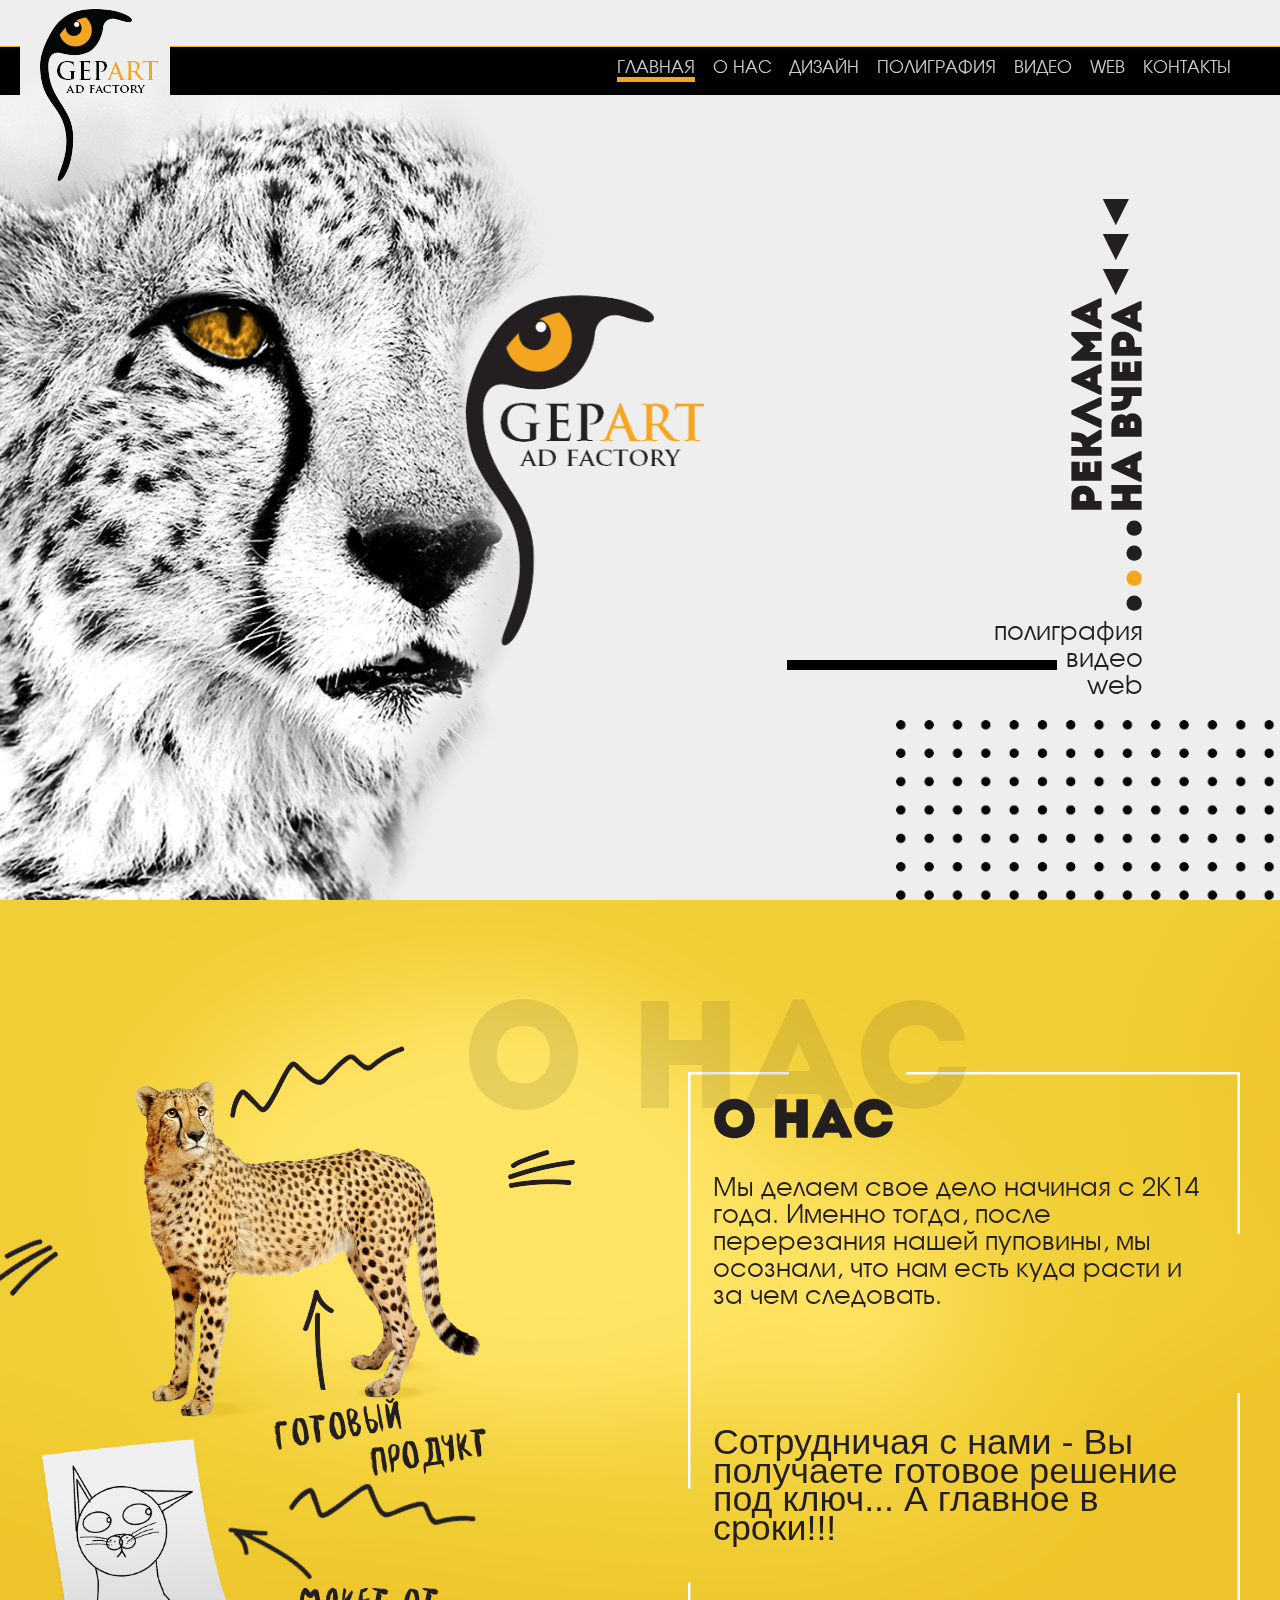
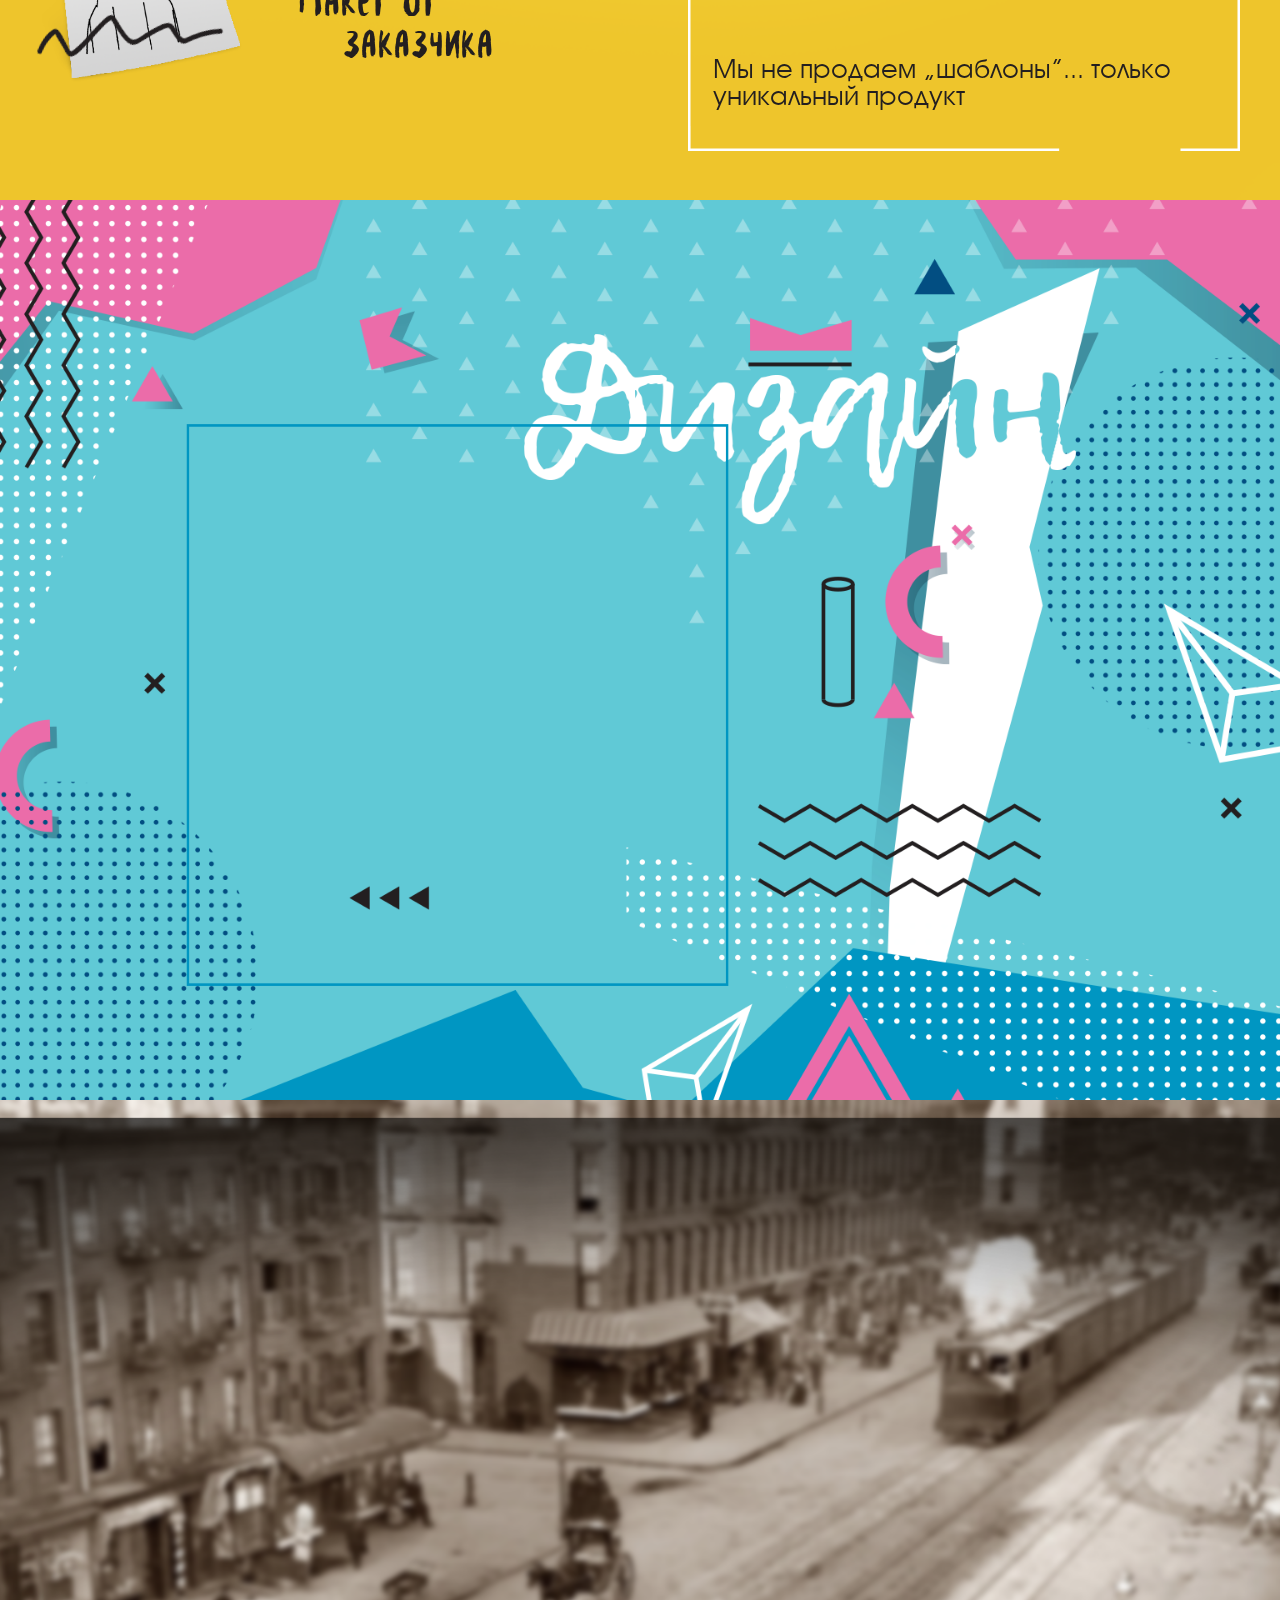
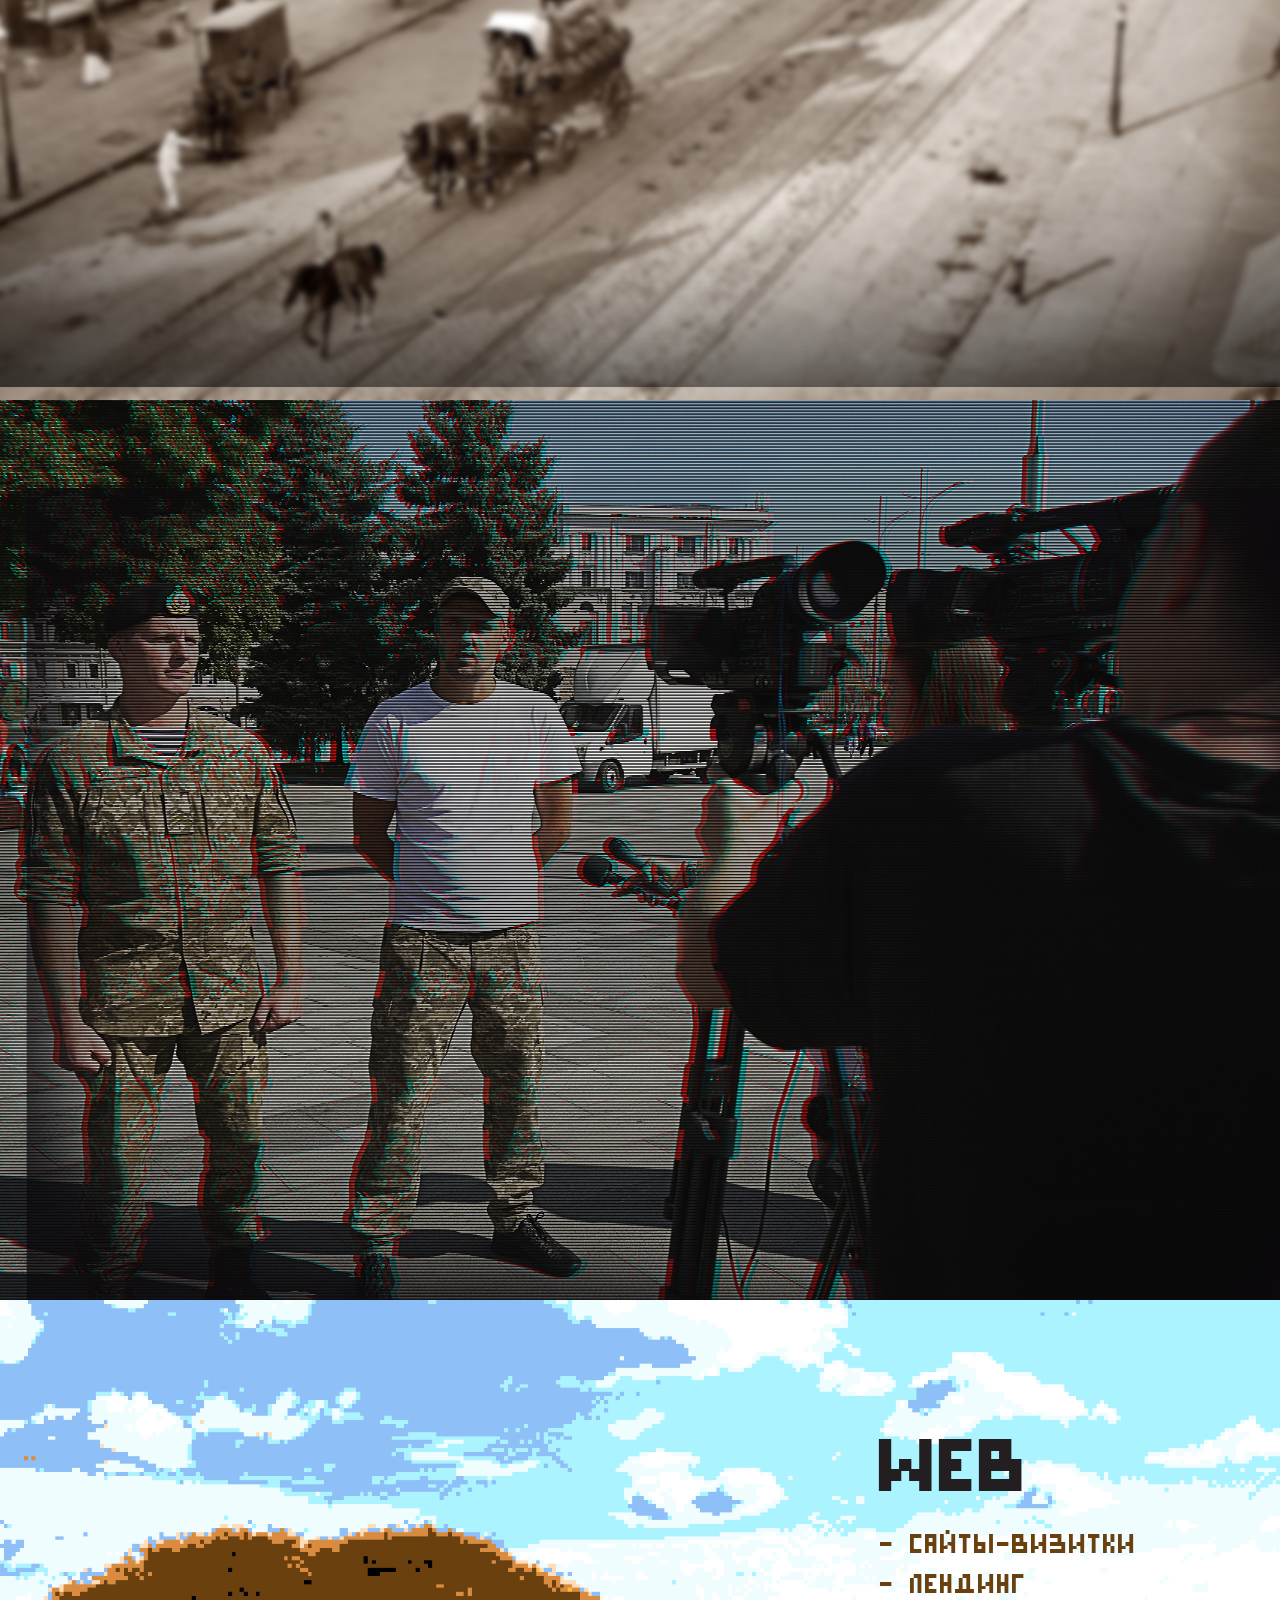
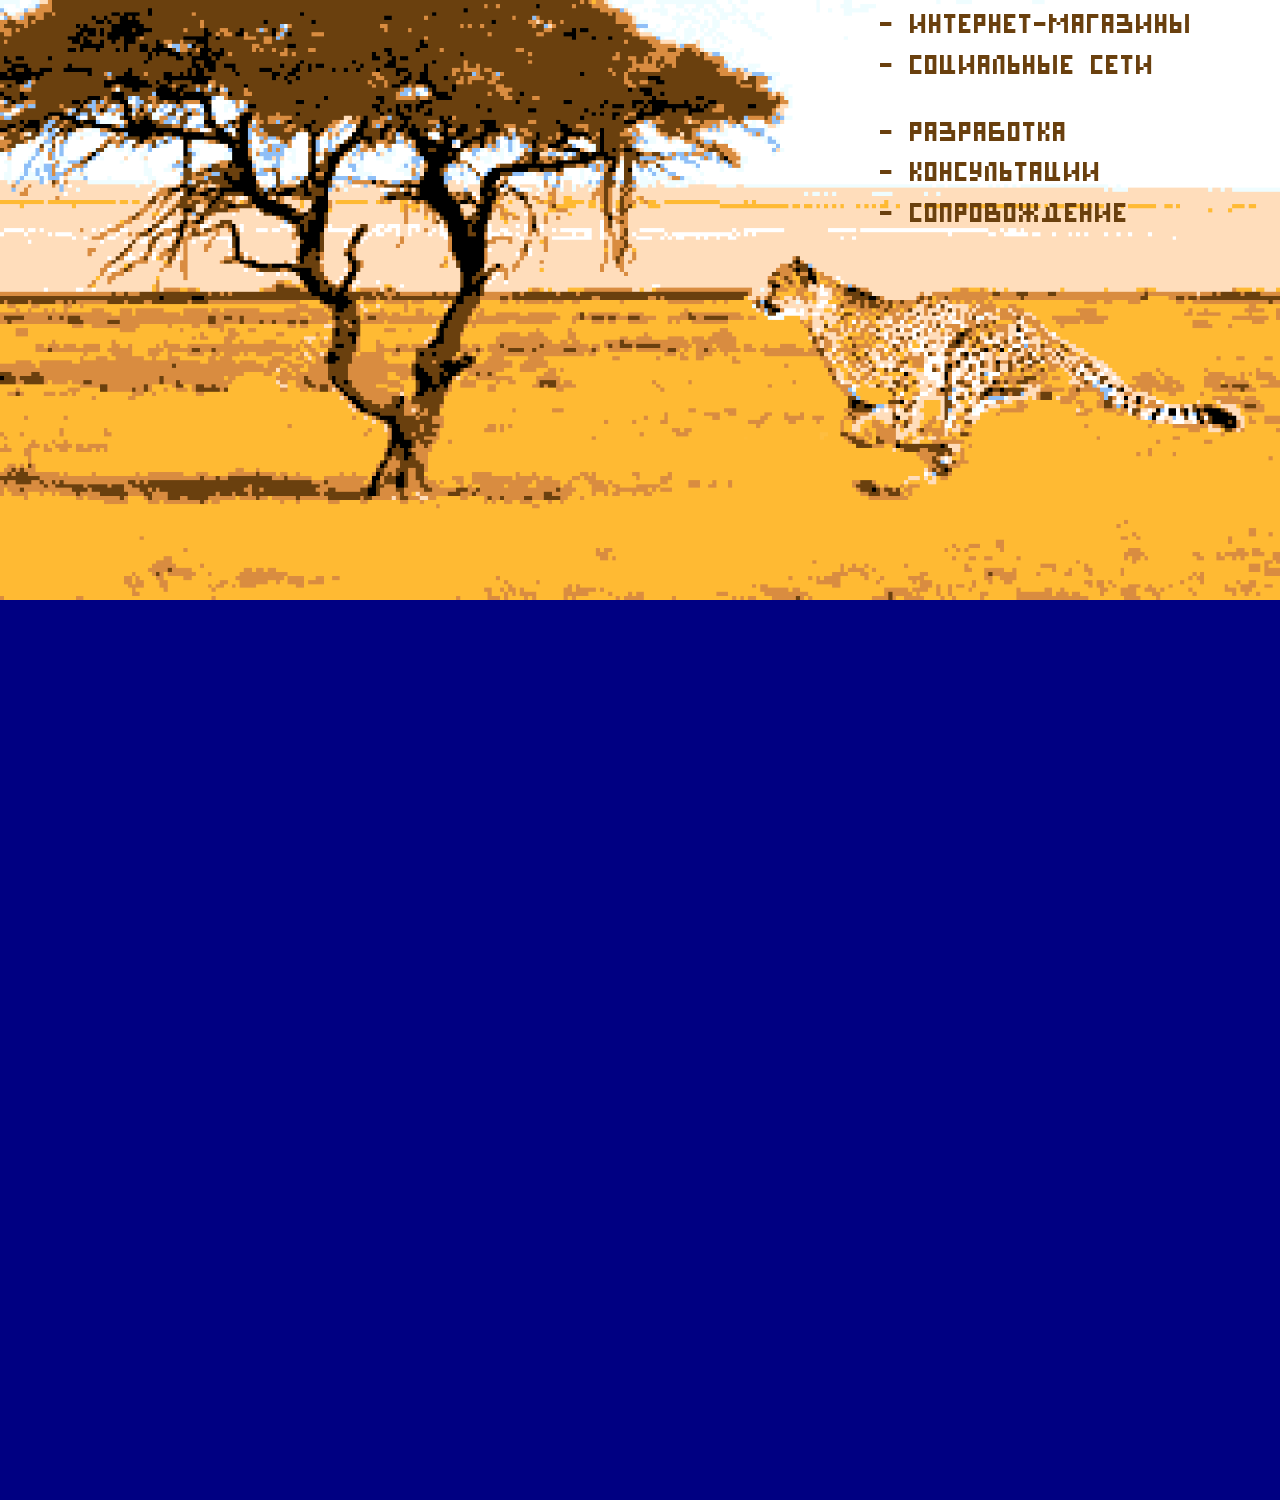
==== index.html @ f4d393a8 "Add animations and finish web section" ====
<!DOCTYPE html>
<html lang="en">
<head>
    <meta charset="UTF-8">
    <meta name="viewport" content="width=device-width, initial-scale=1.0">
    <meta http-equiv="X-UA-Compatible" content="ie=edge">
    <title>Gepart</title>
    <link rel="stylesheet" href="/css/fonts.css">
    <link rel="stylesheet" href="/css/style.css">
</head>
<body>
    <header class="main-header">
        <nav class="navigation">
            <div class="navigation-wrap">
                <a href="/" class="main-logo">
                <img src="/img/logo.png" alt=""></a>
                <ul class="navigation-list">
                    <li class="navigation-item"><a href="#main" class="navigation-link active">Главная</a></li>
                    <li class="navigation-item"><a href="#about" class="navigation-link">О нас</a></li>
                    <li class="navigation-item"><a href="#design" class="navigation-link">Дизайн</a></li>
                    <li class="navigation-item"><a href="#polygraphy" class="navigation-link">Полиграфия</a></li>
                    <li class="navigation-item"><a href="#video" class="navigation-link">Видео</a></li>
                    <li class="navigation-item"><a href="#web" class="navigation-link">Web</a></li>
                    <li class="navigation-item"><a href="#contacts" class="navigation-link">Контакты</a></li>
                </ul>
            </div>
        </nav>
    </header>
    <main class="main">
        <section class="home" id="main">
            <div class="home-main-wrap">

                <h2 class='home-main-title'>Реклама<br> на вчера 
                    <span class="home-main-dots">&#x25CF;<span class="home-main-dots--orange">&#x25CF;</span>&#x25CF;&#x25CF;</span>
                </h2>
                <p class='home-main-text'>
                    <span class="home-main-items">Полиграфия</span><br>
                    <span class="home-main-items">Видео</span><br>
                    <span class="home-main-items">Web</span><br>
                </p>
            </div>

        </section>
        <section class="about" id="about">
            <div class="about-wrap">
                <div class="about-img-wrap">
                    <div class="about-img--gepard">
                        <img src="/img/gepard.png" alt="">

                    </div>
                    <div class="about-img--cat">
                        <img src="/img/cat.png" alt="">

                    </div>
                    <div class="about-img-text">
                        <p class="about-img--ready">Готовый<br> <span> продукт</span></p>
                        <p class="about-img--mockup">Макет от<br> <span> заказчика</span> </p>
                    </div>
                </div>
                <div class="about-text-wrap">

                    <h2 class='about-title'>О нас</h2>
                    <div class="about-typography">

                        <p class='about-text'>
                            Мы делаем свое дело начиная с
                            2К14 года. Именно тогда, после
                            перерезания нашей пуповины,
                            мы осознали, что нам есть куда
                            расти и за чем следовать.
                        </p>
                        <p class='about-text--marked'>
                                Сотрудничая с нами -
                                Вы получаете готовое
                                решение под ключ...
                                А главное в сроки!!!
                                
                        </p>
                        <p class='about-text'>
                                Мы не продаем “шаблоны”...
                                только уникальный продукт
                        </p>
                    </div>
                </div>

            </div>

        </section>
        <section class="design" id="design">
            <!-- <h2 class='home-main-title'>Реклама<br> на вчера 
                <span class="home-main-dots">&#x25CF;<span class="home-main-dots--orange">&#x25CF;</span>&#x25CF;&#x25CF;</span>
            </h2>
            <p class='home-main-text'>
                <span class="home-main-items">Полиграфия</span><br>
                <span class="home-main-items">Видео</span><br>
                <span class="home-main-items">Web</span><br>
            </p> -->

        </section>
        <section class="polygraphy" id="polygraphy">
            <!-- <h2 class='home-main-title'>Реклама<br> на вчера 
                <span class="home-main-dots">&#x25CF;<span class="home-main-dots--orange">&#x25CF;</span>&#x25CF;&#x25CF;</span>
            </h2>
            <p class='home-main-text'>
                <span class="home-main-items">Полиграфия</span><br>
                <span class="home-main-items">Видео</span><br>
                <span class="home-main-items">Web</span><br>
            </p> -->

        </section>
        <section class="video" id="video">
            <!-- <h2 class='home-main-title'>Реклама<br> на вчера 
                <span class="home-main-dots">&#x25CF;<span class="home-main-dots--orange">&#x25CF;</span>&#x25CF;&#x25CF;</span>
            </h2>
            <p class='home-main-text'>
                <span class="home-main-items">Полиграфия</span><br>
                <span class="home-main-items">Видео</span><br>
                <span class="home-main-items">Web</span><br>
            </p> -->

        </section>
        <section class="web" id="web">
            <div class="web-wrap">
                <div class="web-right">

                    <h2 class='web-title'>Web
                    </h2>
                    <ul class="web-list">
                        <li class="web-item">- сайты-визитки</li>
                        <li class="web-item">- лендинг</li>
                        <li class="web-item">- интернет-магазины</li>
                        <li class="web-item">- социальные сети</li>
                    </ul>
                    <ul class="web-list">
                        <li class="web-item">- разработка</li>
                        <li class="web-item">- консультации</li>
                        <li class="web-item">- сопровождение</li>
                    </ul>
                </div>

            </div>

        </section>
        <section class="contacts" id="contacts">
            <!-- <h2 class='home-main-title'>Реклама<br> на вчера 
                <span class="home-main-dots">&#x25CF;<span class="home-main-dots--orange">&#x25CF;</span>&#x25CF;&#x25CF;</span>
            </h2>
            <p class='home-main-text'>
                <span class="home-main-items">Полиграфия</span><br>
                <span class="home-main-items">Видео</span><br>
                <span class="home-main-items">Web</span><br>
            </p> -->

        </section>
    </main>
    <script src="/js/script.js"></script>
</body>
</html>
---- css/fonts.css ----
@font-face {
	font-family: 'B52';
	src: url('../fonts/B52.eot');
	src: url('../fonts/B52.eot?#iefix') format('embedded-opentype'), url('../fonts/B52.woff2') format('woff2'),
		url('../fonts/B52.woff') format('woff'), url('../fonts/B52.ttf') format('truetype'),
		url('../fonts/B52.svg#B52') format('svg');
	font-weight: normal;
	font-style: normal;
}

@font-face {
	font-family: 'Perfect DOS VGA 437 Win';
	src: url('../fonts/PerfectDOSVGA437Win.eot');
	src: url('../fonts/PerfectDOSVGA437Win.eot?#iefix') format('embedded-opentype'),
		url('../fonts/PerfectDOSVGA437Win.woff2') format('woff2'),
		url('../fonts/PerfectDOSVGA437Win.woff') format('woff'),
		url('../fonts/PerfectDOSVGA437Win.ttf') format('truetype'),
		url('../fonts/PerfectDOSVGA437Win.svg#PerfectDOSVGA437Win') format('svg');
	font-weight: normal;
	font-style: normal;
}

@font-face {
	font-family: 'Besom 2';
	src: url('../fonts/Besom.eot');
	src: url('../fonts/Besom.eot?#iefix') format('embedded-opentype'), url('../fonts/Besom.woff2') format('woff2'),
		url('../fonts/Besom.woff') format('woff'), url('../fonts/Besom.ttf') format('truetype'),
		url('../fonts/Besom.svg#Besom') format('svg');
	font-weight: normal;
	font-style: normal;
}

@font-face {
	font-family: 'Avanti';
	src: url('../fonts/Avanti.eot');
	src: url('../fonts/Avanti.eot?#iefix') format('embedded-opentype'), url('../fonts/Avanti.woff2') format('woff2'),
		url('../fonts/Avanti.woff') format('woff'), url('../fonts/Avanti.ttf') format('truetype'),
		url('../fonts/Avanti.svg#Avanti') format('svg');
	font-weight: normal;
	font-style: normal;
}

@font-face {
	font-family: 'Pixel Cyr';
	src: url('../fonts/PixelCyr-Normal.eot');
	src: url('../fonts/PixelCyr-Normal.eot?#iefix') format('embedded-opentype'),
		url('../fonts/PixelCyr-Normal.woff2') format('woff2'), url('../fonts/PixelCyr-Normal.woff') format('woff'),
		url('../fonts/PixelCyr-Normal.ttf') format('truetype'),
		url('../fonts/PixelCyr-Normal.svg#PixelCyr-Normal') format('svg');
	font-weight: normal;
	font-style: normal;
}

@font-face {
	font-family: 'Intro';
	src: url('../fonts/Intro.eot');
	src: url('../fonts/Intro.eot?#iefix') format('embedded-opentype'), url('../fonts/Intro.woff2') format('woff2'),
		url('../fonts/Intro.woff') format('woff'), url('../fonts/Intro.ttf') format('truetype'),
		url('../fonts/Intro.svg#Intro') format('svg');
	font-weight: normal;
	font-style: normal;
}
---- css/style.css ----
@charset "UTF-8";
@keyframes moveInLeft {
  0% {
    transform: translateX(-100%); }
  80% {
    transform: translateX(10px); }
  100% {
    transform: translateX(0); } }

@keyframes moveInRight {
  0% {
    transform: translateX(100%); }
  80% {
    transform: translateX(-10px); }
  100% {
    transform: translateX(0); } }

@keyframes moveInBottom {
  0% {
    opacity: 0;
    transform: translateY(50px); }
  100% {
    opacity: 1;
    transform: translateY(0); } }

*,
*::before,
*::after {
  margin: 0;
  padding: 0;
  box-sizing: inherit; }

html {
  font-size: 56%; }
  @media (max-width: 56.25em) {
    html {
      font-size: 56%; } }
  @media (min-width: 112.5em) {
    html {
      font-size: 62.5%; } }

body {
  position: relative;
  box-sizing: border-box;
  height: 100vh;
  transform: translate3d(0px, 0px, 0px);
  transition: all 700ms ease;
  overflow-y: hidden;
  scroll-behavior: smooth; }

body {
  font-family: "Lato", sans-serif;
  font-weight: 400;
  line-height: 1.7;
  color: #231f20; }

.main-slogan {
  color: #fff;
  text-transform: uppercase;
  backface-visibility: hidden; }
  .main-slogan__primary {
    display: block;
    font-size: 6rem;
    letter-spacing: 3.5rem;
    font-weight: 400;
    animation-name: moveInLeft;
    animation-duration: 1s;
    animation-timing-function: ease-out; }
    @media (max-width: 37.5em) {
      .main-slogan__primary {
        letter-spacing: 1rem;
        font-size: 5rem; } }
  .main-slogan__sub {
    display: block;
    font-size: 2rem;
    letter-spacing: 1.74rem;
    margin-bottom: 6rem;
    animation: moveInRight 1s ease-out; }
    @media (max-width: 37.5em) {
      .main-slogan__sub {
        letter-spacing: .5rem; } }

.heading-secondary {
  display: inline-block;
  font-size: 3.5rem;
  font-weight: 700;
  text-transform: uppercase;
  letter-spacing: 3px;
  background-image: linear-gradient(to right, #7ed56f, #28b485);
  -webkit-background-clip: text;
  color: transparent;
  transition: .2s; }
  @media (max-width: 56.25em) {
    .heading-secondary {
      font-size: 3rem; } }
  @media (max-width: 37.5em) {
    .heading-secondary {
      font-size: 2.5rem; } }
  .heading-secondary:hover {
    transform: skewX(10deg) skewY(0.2deg) scale(1.02);
    text-shadow: 0.5rem 1rem 1rem rgba(0, 0, 0, 0.3); }

.heading-tertiary {
  font-size: 1.6rem;
  font-weight: 700;
  text-transform: uppercase; }

.paragraph {
  font-size: 1.6rem; }
  .paragraph:not(:last-child) {
    margin-bottom: 3rem; }

.u-center-text {
  text-align: center; }

.u-margin-bottom-big {
  margin-bottom: 8rem; }
  @media (max-width: 56.25em) {
    .u-margin-bottom-big {
      margin-bottom: 5rem; } }

.u-margin-bottom-medium {
  margin-bottom: 4rem !important; }
  @media (max-width: 56.25em) {
    .u-margin-bottom-medium {
      margin-bottom: 3rem !important; } }

.u-margin-bottom-small {
  margin-bottom: 1.5rem; }

.u-margin-top-big {
  margin-top: 8rem; }

.u-margin-top-huge {
  margin-top: 10rem; }

.footer {
  color: #f7f7f7;
  background-color: #333;
  padding: 10rem 0;
  font-size: 1.4rem; }
  @media (max-width: 56.25em) {
    .footer {
      padding: 8rem 0; } }
  .footer__logo-box {
    text-align: center;
    margin-bottom: 8rem; }
    @media (max-width: 56.25em) {
      .footer__logo-box {
        margin-bottom: 4rem; } }
  .footer__logo {
    width: 15rem;
    height: auto; }
  .footer__navigation {
    display: inline-block;
    border-top: 1px solid #231f20;
    padding-top: 2rem; }
    @media (max-width: 56.25em) {
      .footer__navigation {
        width: 100%;
        text-align: center; } }
  .footer__list {
    list-style: none; }
  .footer__item {
    display: inline-block; }
    .footer__item:not(:last-child) {
      margin-right: 1.5rem; }
  .footer__link:link, .footer__link:visited {
    display: inline-block;
    background-color: #333;
    color: #f7f7f7;
    text-transform: uppercase;
    text-decoration: none;
    transition: .3s; }
  .footer__link:hover, .footer__link:active {
    color: #55c57a;
    box-shadow: 0 1rem 4rem rgba(0, 0, 0, 0.4);
    transform: rotate(5deg) scale(1.3); }
  .footer__copyright {
    border-top: 1px solid #231f20;
    padding-top: 2rem;
    width: 80%;
    float: right; }
    @media (max-width: 56.25em) {
      .footer__copyright {
        float: none;
        width: 100%;
        text-align: center; } }

.main-header {
  position: absolute;
  top: 0;
  width: 100%;
  z-index: 2;
  overflow: auto;
  transition: all 700ms ease; }

.navigation {
  position: relative;
  padding-top: 1rem; }
  .navigation::before, .navigation::after {
    content: '';
    position: absolute;
    top: calc(55px - 1rem);
    height: 5.5rem;
    width: calc((100% - 1200px) / 2 - 20px);
    border-top: 1px solid #f5a621;
    background-color: #000;
    z-index: 1; }
  .navigation::after {
    right: 0;
    width: calc((100% - 1200px) / 2 + 1200px - 130px); }
  .navigation-wrap {
    min-width: 1024px;
    max-width: 1200px;
    margin: 0 auto;
    display: flex;
    justify-content: space-between; }
  .navigation-list {
    display: flex;
    height: max-content;
    padding-top: 45px;
    list-style: none;
    z-index: 2; }
  .navigation-item {
    margin: 0 1rem; }
  .navigation-link {
    position: relative;
    font-family: 'Avanti';
    font-size: 2rem;
    text-decoration: none;
    text-transform: uppercase;
    color: rgba(255, 255, 255, 0.8);
    transition: .3s; }
    .navigation-link:hover {
      color: white; }
    .navigation-link.active::after {
      content: '';
      position: absolute;
      left: 0;
      bottom: -5px;
      width: 100%;
      height: 5px;
      background-color: #f5a621; }

.main {
  transform: translate3d(0px, 0px, 0px);
  transition: all 700ms ease;
  overflow-y: hidden;
  scroll-behavior: smooth; }

.home {
  display: flex;
  flex-direction: column;
  height: 100vh;
  background: #eee;
  position: relative; }
  .home::before, .home::after {
    content: '';
    position: absolute; }
  .home::before {
    width: 55%;
    height: 100%;
    background-image: url("../img/main--gepart.png");
    background-position: 99%;
    background-size: cover; }
  .home::after {
    bottom: 0;
    right: 0;
    width: 30%;
    height: 20%;
    background-image: url("../img/main--dots.png");
    background-size: cover; }
  .home-main-wrap {
    min-width: 1024px;
    max-width: 1200px;
    margin: 0 auto;
    display: flex;
    flex-direction: column;
    justify-content: flex-end;
    align-items: flex-end;
    height: 65vh;
    margin-top: 13vh;
    animation-name: moveInRight;
    animation-duration: 1s;
    animation-timing-function: ease-out;
    backface-visibility: hidden; }
    @media (min-width: 112.5em) {
      .home-main-wrap {
        margin-top: 10vh; } }
  .home-main-title {
    position: relative;
    padding: 12rem 0;
    font-family: 'Intro';
    font-size: 4.5rem;
    line-height: 1;
    text-transform: uppercase;
    color: #231f20;
    writing-mode: vertical-rl;
    transform: rotate(180deg); }
    @media (min-width: 112.5em) {
      .home-main-title {
        padding: 13rem 0;
        font-size: 5.5rem; } }
    .home-main-title::before {
      content: '\25B2\25B2\25B2';
      position: absolute;
      bottom: 1.5rem;
      right: 3rem;
      font-size: 5rem;
      letter-spacing: -15px; }
      @media (min-width: 112.5em) {
        .home-main-title::before {
          bottom: -1.5rem; } }
  .home-main-dots {
    position: absolute;
    left: -0.5rem;
    top: -0.5rem;
    letter-spacing: -15px;
    font-size: 4rem; }
    .home-main-dots--orange {
      color: #f5a621; }
  .home-main-text {
    position: relative;
    text-align: right;
    text-transform: lowercase;
    padding-right: 1rem;
    font-family: 'Avanti';
    font-size: 3rem;
    line-height: 1; }
    .home-main-text::before {
      content: '';
      position: absolute;
      top: 4.3rem;
      left: calc(7rem - 270px);
      width: 270px;
      height: 10px;
      background-color: #000; }

.about {
  background-image: url("../img/about--bg.png");
  background-position: 0 0;
  background-size: cover;
  width: 100vw;
  height: 100vh; }
  .about-wrap {
    min-width: 1024px;
    max-width: 1200px;
    margin: 0 auto;
    display: flex;
    justify-content: space-between;
    height: 100%;
    padding-top: calc(100px + 5rem); }
    .about-wrap.animate {
      animation-name: moveInLeft;
      animation-duration: 1s;
      animation-timing-function: ease-out;
      backface-visibility: hidden; }
  .about-img-wrap {
    position: relative;
    width: 54%;
    height: 95%;
    padding-top: 4rem; }
    .about-img-wrap::before {
      content: '';
      position: absolute;
      top: 0;
      right: 40%;
      width: 200px;
      height: 100px;
      background: url("../img/waves--1.png") no-repeat;
      z-index: 2; }
  .about-img--gepard {
    position: relative;
    display: block;
    width: 80%;
    text-align: center; }
    .about-img--gepard img {
      width: 70%;
      text-align: center; }
      @media (min-width: 112.5em) {
        .about-img--gepard img {
          width: 100%; } }
    .about-img--gepard::before, .about-img--gepard::after {
      content: '';
      position: absolute;
      width: 100px;
      height: 50px;
      background: url("../img/strokes.png") no-repeat; }
    .about-img--gepard::before {
      right: -50px;
      top: 20%; }
    .about-img--gepard::after {
      left: -75px;
      top: 50%;
      transform: matrix(-1, 0, 0, 1, 0, 0) rotate(45deg); }
  .about-img--cat {
    position: absolute;
    top: 55%; }
    @media (min-width: 112.5em) {
      .about-img--cat {
        top: 50%; } }
    .about-img--cat img {
      width: 70%; }
      @media (min-width: 112.5em) {
        .about-img--cat img {
          width: 100%; } }
  .about-img-text {
    position: relative;
    display: flex;
    flex-direction: column;
    align-items: flex-end;
    font-family: 'Besom 2';
    font-size: 4.7rem;
    line-height: 1; }
    .about-img-text::after {
      content: '';
      position: absolute;
      width: 200px;
      height: 85px;
      bottom: -95px;
      left: 0;
      background: url(../img/waves--1.png) no-repeat;
      transform: rotate(15deg); }
      @media (min-width: 112.5em) {
        .about-img-text::after {
          bottom: -15rem;
          left: 6rem; } }
  .about-img--ready {
    position: relative;
    padding-right: 30%;
    transform: rotate(-10deg) translate(0, -5rem); }
    @media (min-width: 112.5em) {
      .about-img--ready {
        padding-right: 23%;
        transform: rotate(-10deg) translate(0, -4rem); } }
    .about-img--ready span {
      padding-left: 10rem; }
    .about-img--ready::before, .about-img--ready::after {
      content: '';
      position: absolute; }
    .about-img--ready::before {
      top: -120px;
      left: 5rem;
      width: 35px;
      height: 100px;
      background: url("../img/arrow--1.png") no-repeat;
      transform: rotate(10deg); }
    .about-img--ready::after {
      width: 200px;
      height: 85px;
      left: 0;
      bottom: -9rem;
      background: url(../img/waves--1.png) no-repeat;
      transform: rotate(35deg); }
  .about-img--mockup {
    position: relative;
    padding-right: 30%;
    transform: translate(0, 8rem); }
    @media (min-width: 112.5em) {
      .about-img--mockup {
        padding-right: 10%;
        transform: translate(0, 13rem); } }
    .about-img--mockup span {
      padding-left: 5rem; }
    .about-img--mockup::before, .about-img--mockup::after {
      content: '';
      position: absolute; }
    .about-img--mockup::before {
      top: -40px;
      left: -80px;
      width: 250px;
      height: 100px;
      background: url("../img/arrow--2.png") no-repeat;
      transform: rotate(10deg); }
  .about-text-wrap {
    position: relative;
    width: 46%;
    height: 90%;
    margin-top: 3rem;
    border: 25px solid #fff;
    border-image: url("../img/about-border.png") 30 round round; }
    .about-text-wrap::before {
      content: 'О нас';
      position: absolute;
      left: -50%;
      top: -3rem;
      width: 150%;
      font-family: 'Intro';
      font-size: 17rem;
      text-transform: uppercase;
      line-height: 0;
      opacity: 0.1; }
  .about-title {
    font-family: 'Intro';
    font-size: 6rem;
    margin-top: 0;
    margin-bottom: 3rem;
    line-height: 1; }
  .about-text {
    font-family: 'Avanti';
    font-size: 3rem;
    line-height: 1; }
    .about-text--marked {
      font-size: 4rem;
      line-height: .8; }
  .about-typography {
    display: flex;
    flex-direction: column;
    justify-content: space-between;
    height: 85%; }

.design {
  background-image: url("../img/design--bg.png");
  background-position: 50%;
  background-size: cover;
  width: 100vw;
  height: 100vh; }

.polygraphy {
  background-image: url("../img/polygraphy--bg.png");
  background-position: 50%;
  background-size: cover;
  width: 100vw;
  height: 100vh; }

.video {
  background-image: url("../img/video--bg.png");
  background-position: 50%;
  background-size: cover;
  width: 100vw;
  height: 100vh; }

.web {
  background-image: url("../img/web--bg.png");
  background-position: 50%;
  background-size: cover;
  width: 100vw;
  height: 100vh; }
  .web-wrap {
    min-width: 1024px;
    max-width: 1200px;
    margin: 0 auto;
    padding-top: 100px; }
    .web-wrap.animate {
      animation-name: moveInRight;
      animation-duration: 1s;
      animation-timing-function: ease-out;
      backface-visibility: hidden; }
  .web-right {
    display: flex;
    flex-direction: column;
    width: 30%;
    margin-left: auto; }
  .web-title {
    font-family: 'Pixel Cyr';
    font-size: 8rem; }
  .web-list {
    list-style: none;
    color: #6a400e;
    margin-bottom: 3rem; }
  .web-item {
    font-family: 'Pixel Cyr';
    font-size: 3rem;
    line-height: 1.5; }

.contacts {
  background: #000082;
  width: 100vw;
  height: 100vh; }

.about {
  background-image: url("../img/about--bg.png");
  background-position: 0 0;
  background-size: cover;
  width: 100vw;
  height: 100vh; }
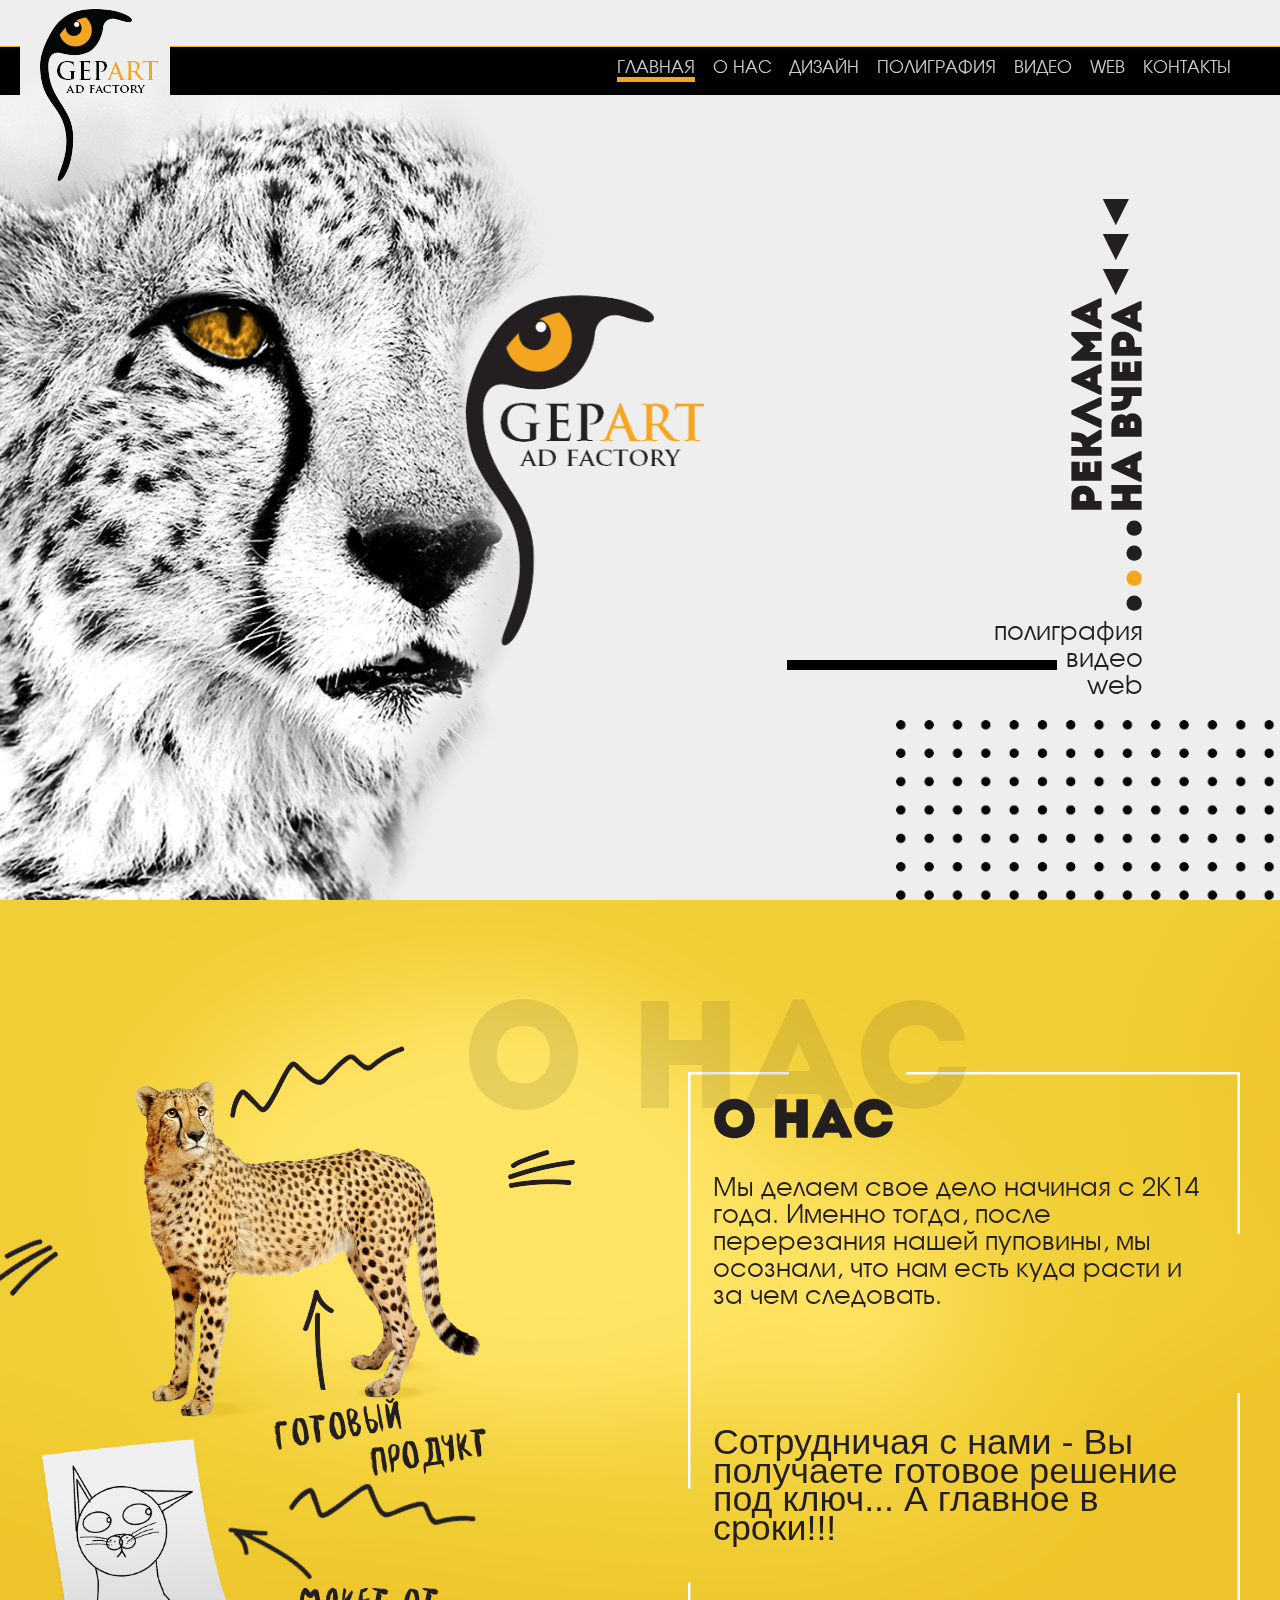
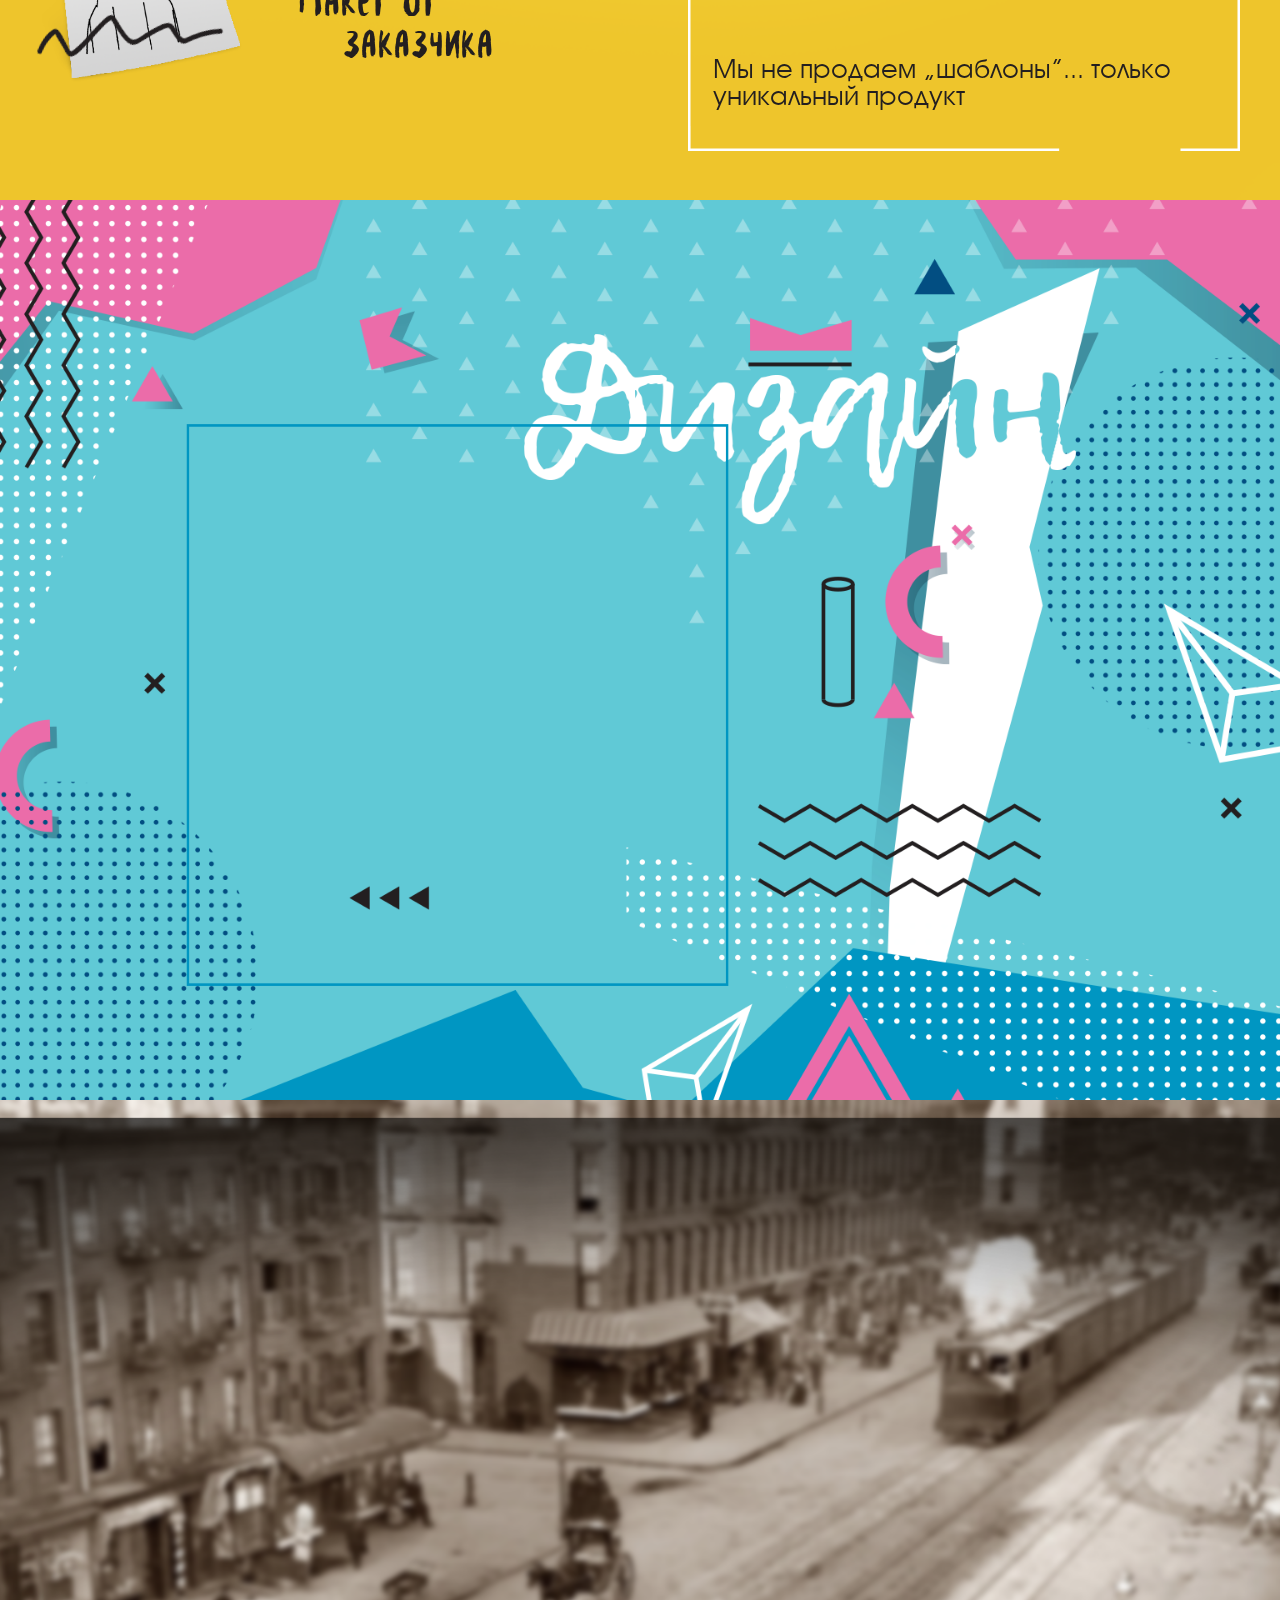
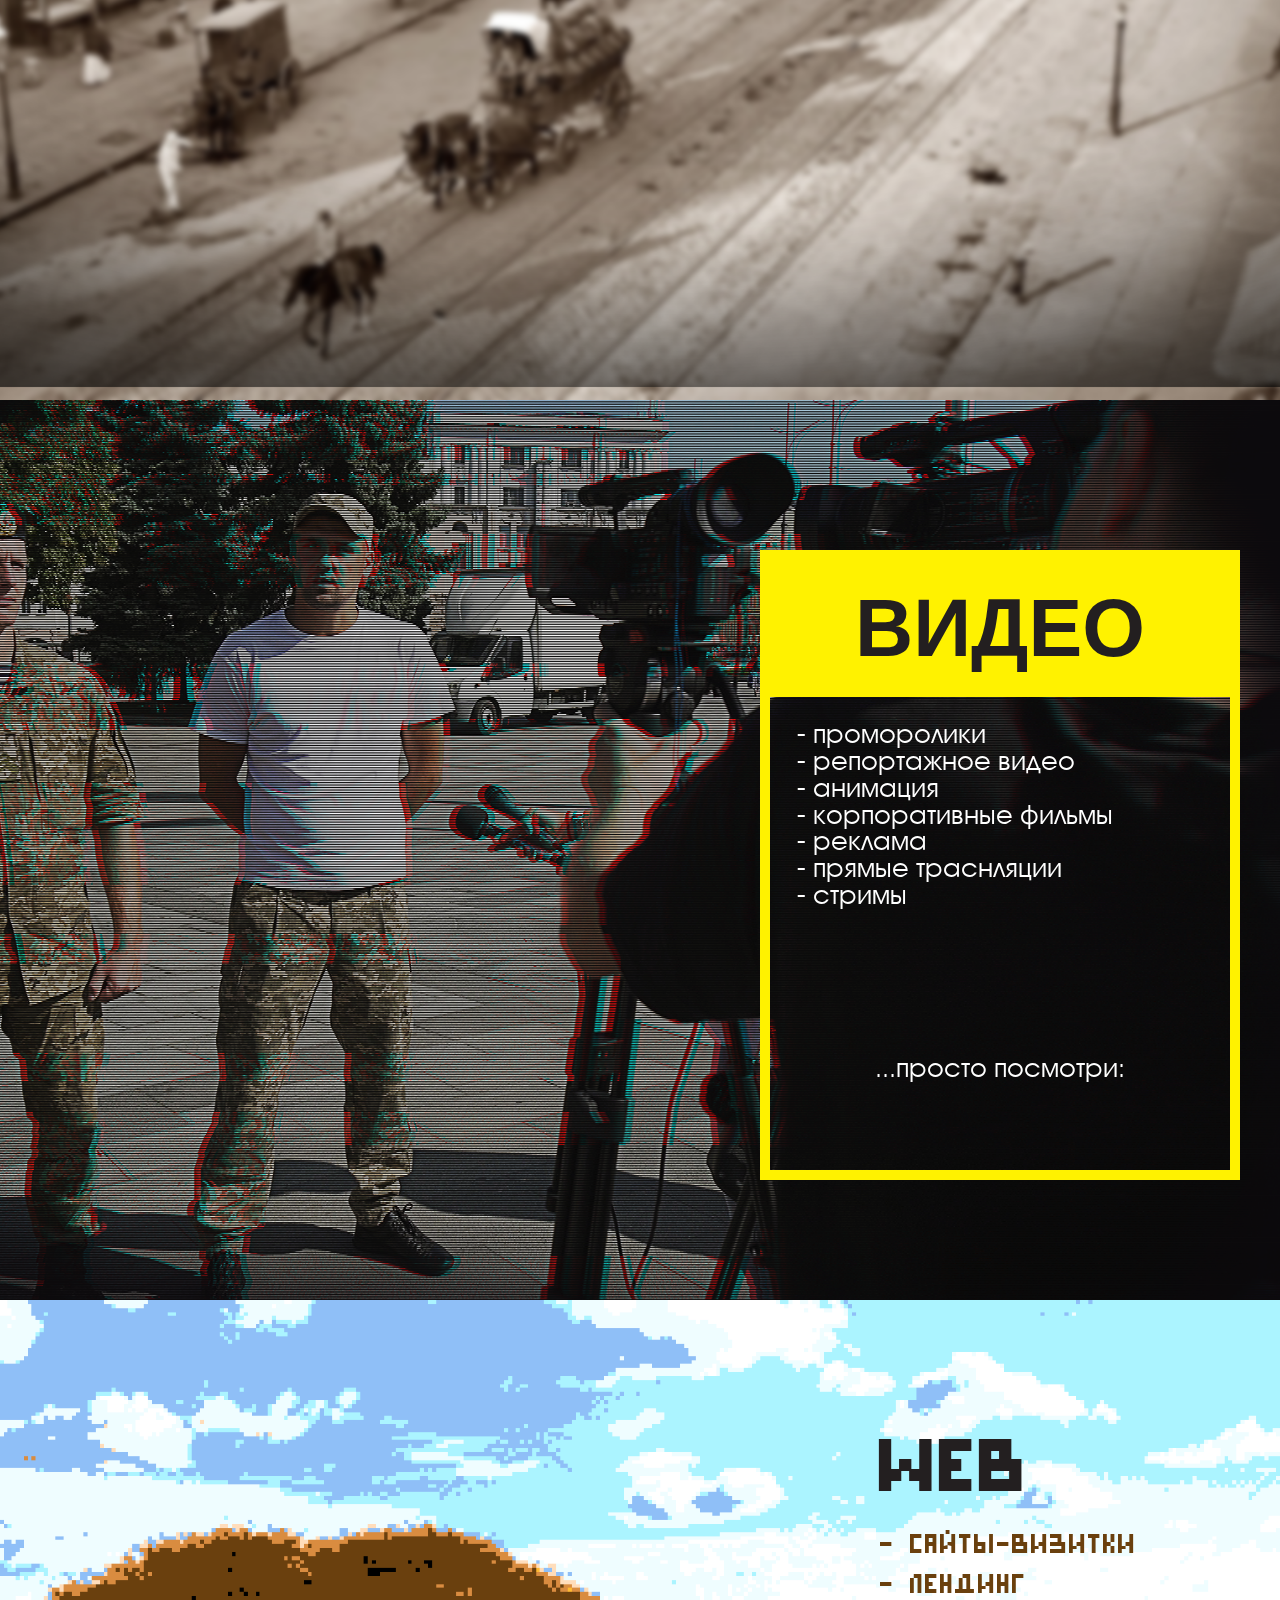
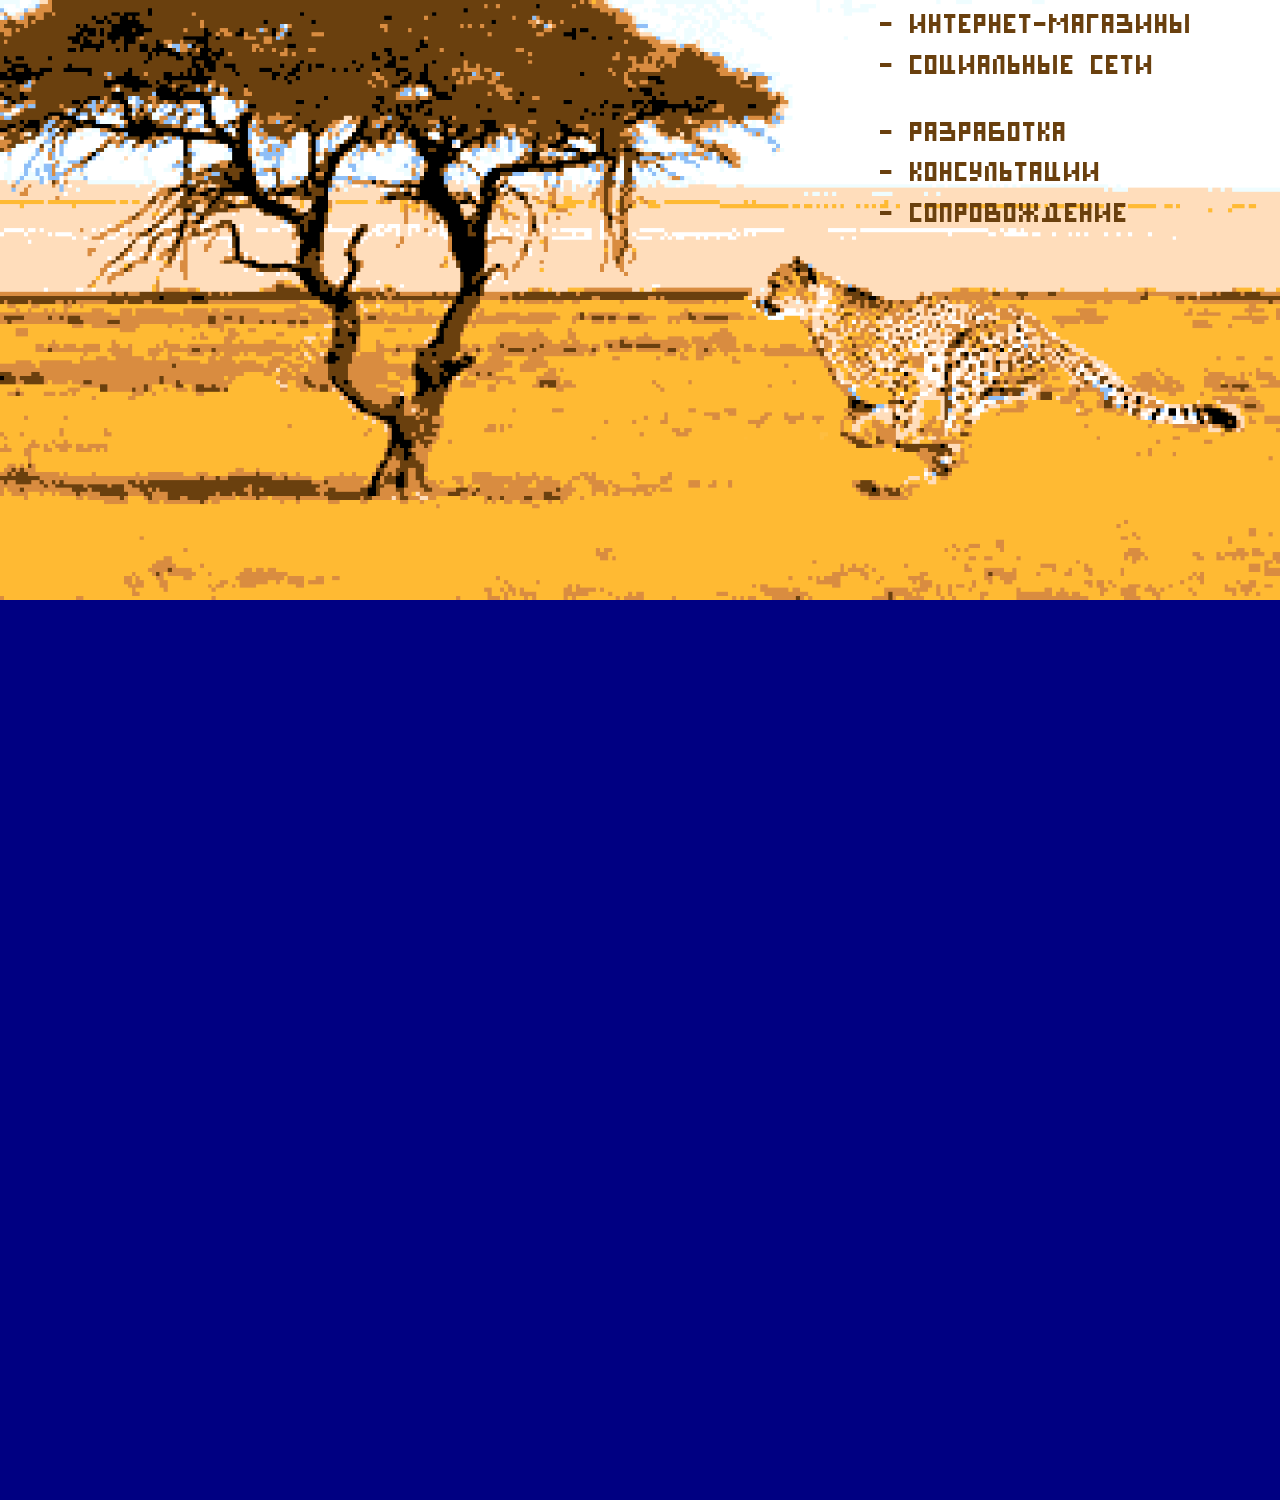
==== commit 32c4ebfb: "Finish video block" ====
--- a/index.html
+++ b/index.html
@@ -109,14 +109,26 @@
 
         </section>
         <section class="video" id="video">
-            <!-- <h2 class='home-main-title'>Реклама<br> на вчера 
-                <span class="home-main-dots">&#x25CF;<span class="home-main-dots--orange">&#x25CF;</span>&#x25CF;&#x25CF;</span>
-            </h2>
-            <p class='home-main-text'>
-                <span class="home-main-items">Полиграфия</span><br>
-                <span class="home-main-items">Видео</span><br>
-                <span class="home-main-items">Web</span><br>
-            </p> -->
+           <div class="video-wrap">
+               <div class="video-right">
+                    <h2 class='video-title'><span>Видео</span></h2>
+                    <div class="video-content">
+                        <ul class="video-list">
+                                <li class="video-item">- проморолики</li>
+                                <li class="video-item">- репортажное видео</li>
+                                <li class="video-item">- анимация</li>
+                                <li class="video-item">- корпоративные фильмы</li>
+                                <li class="video-item">- реклама</li>
+                                <li class="video-item">- прямые траснляции</li>
+                                <li class="video-item">- стримы</li>
+                            </ul>
+                            <div class="video-link-wrap">
+                                <a href="" class="video-link"><img src="/img/yuotube.png" alt=""></a>
+                                <p>...просто посмотри:</p>
+                            </div>
+                    </div>
+               </div>
+           </div>
 
         </section>
         <section class="web" id="web">
--- a/css/style.css
+++ b/css/style.css
@@ -530,6 +530,48 @@
   background-size: cover;
   width: 100vw;
   height: 100vh; }
+  .video-wrap {
+    min-width: 1024px;
+    max-width: 1200px;
+    margin: 0 auto;
+    padding-top: 150px; }
+    .video-wrap.animate.animate {
+      animation-name: moveInRight;
+      animation-duration: 1s;
+      animation-timing-function: ease-out;
+      backface-visibility: hidden; }
+  .video-right {
+    width: 40%;
+    height: 70vh;
+    margin-left: auto;
+    border: 10px solid #fff200; }
+  .video-title {
+    background-color: #fff200;
+    color: transparent;
+    text-align: center;
+    text-transform: uppercase; }
+    .video-title span {
+      font-font-family: 'Intro';
+      font-size: 9rem;
+      color: #231f20; }
+  .video-content {
+    display: flex;
+    flex-direction: column;
+    justify-content: space-between;
+    height: 65%; }
+  .video-list {
+    padding: 3rem;
+    list-style: none;
+    color: #fff; }
+  .video-item {
+    font-family: 'Avanti';
+    font-size: 3rem;
+    line-height: 1; }
+  .video-link-wrap {
+    text-align: center;
+    font-family: 'Avanti';
+    font-size: 3rem;
+    color: #fff; }
 
 .web {
   background-image: url("../img/web--bg.png");
@@ -543,7 +585,7 @@
     margin: 0 auto;
     padding-top: 100px; }
     .web-wrap.animate {
-      animation-name: moveInRight;
+      animation-name: moveInLeft;
       animation-duration: 1s;
       animation-timing-function: ease-out;
       backface-visibility: hidden; }
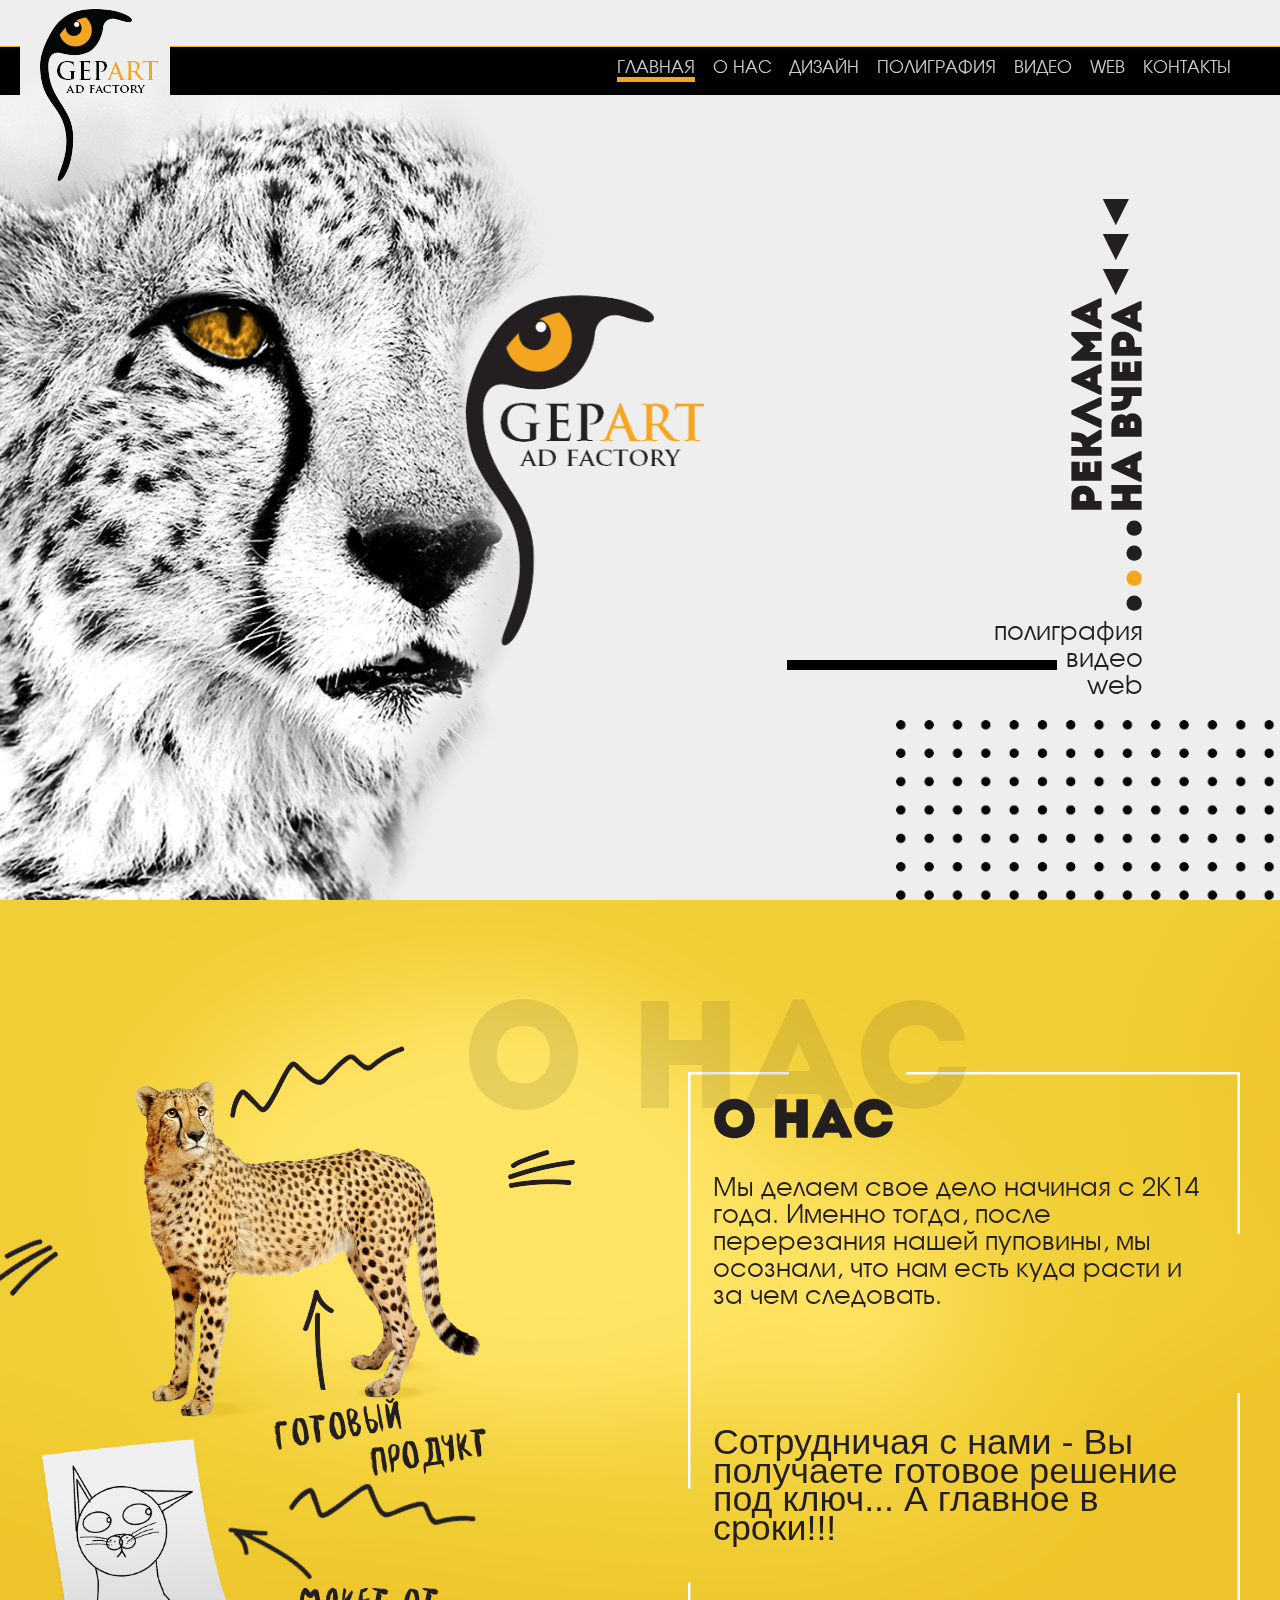
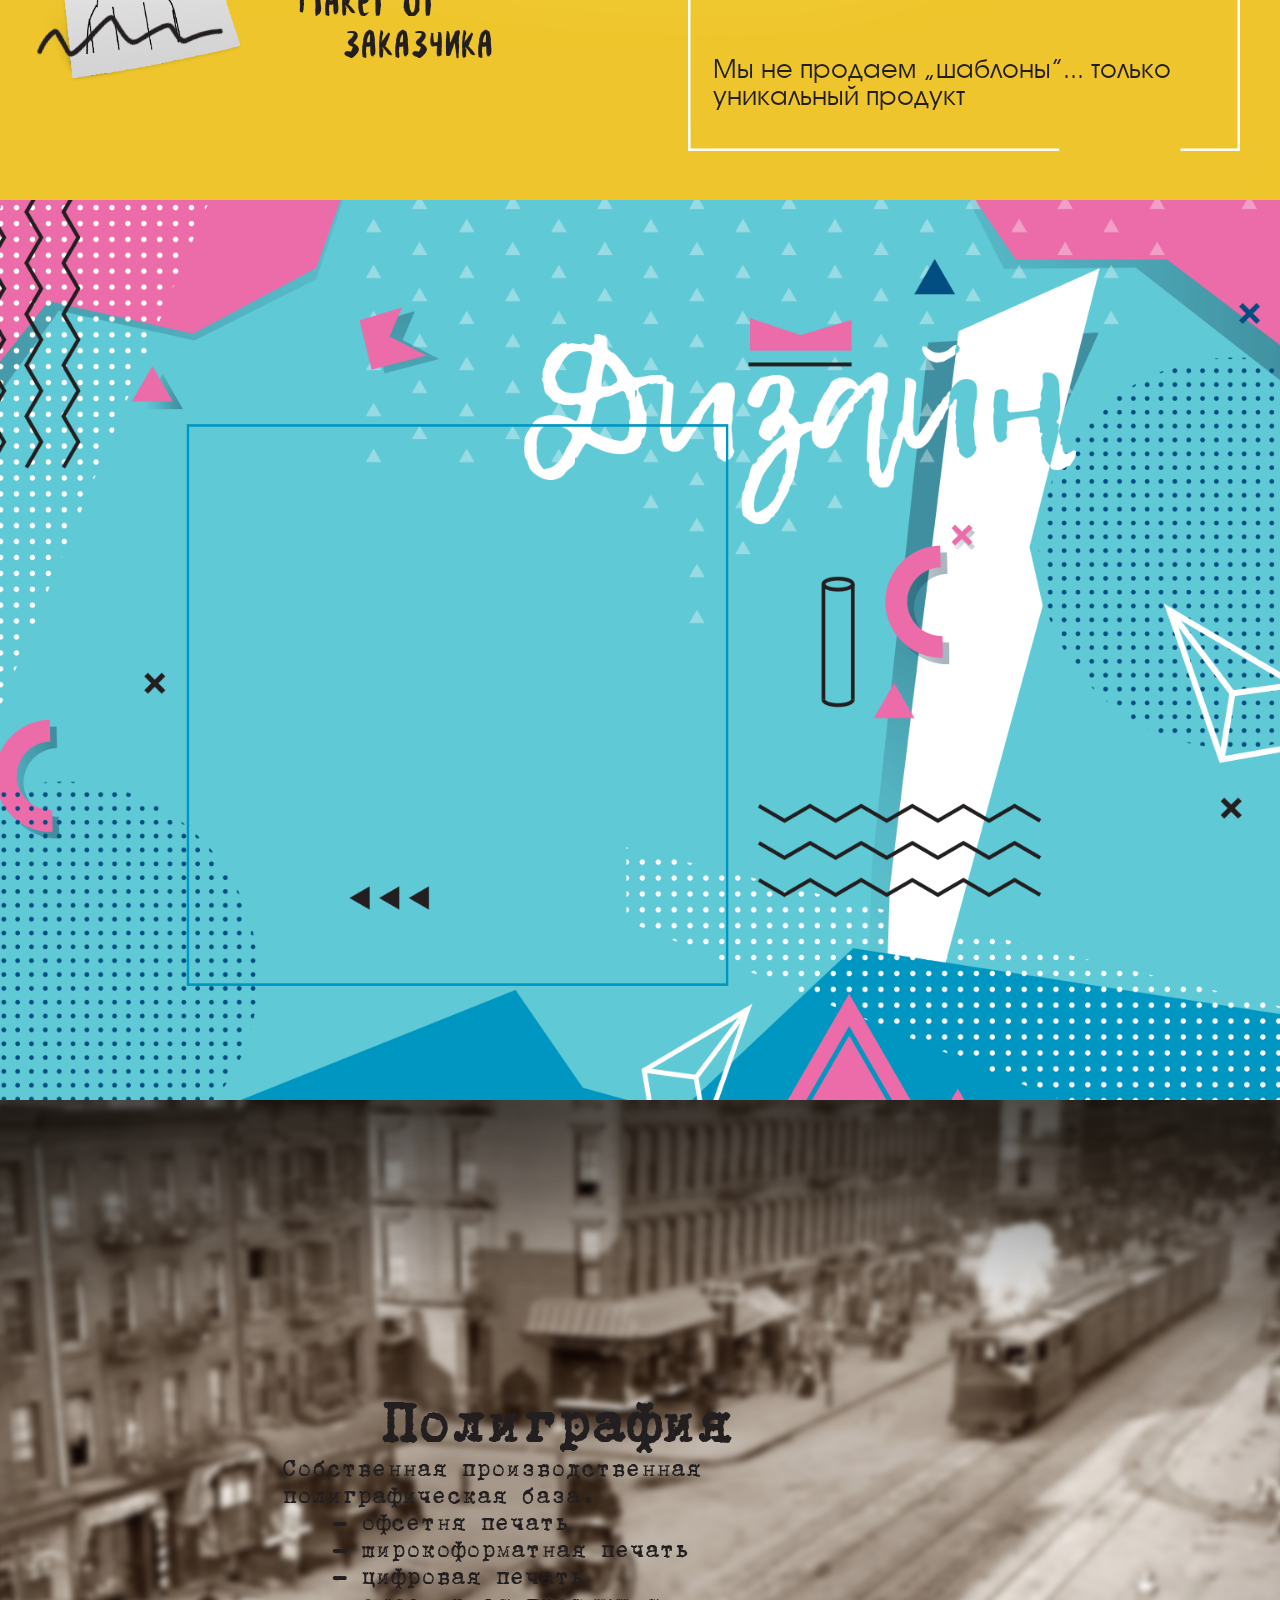
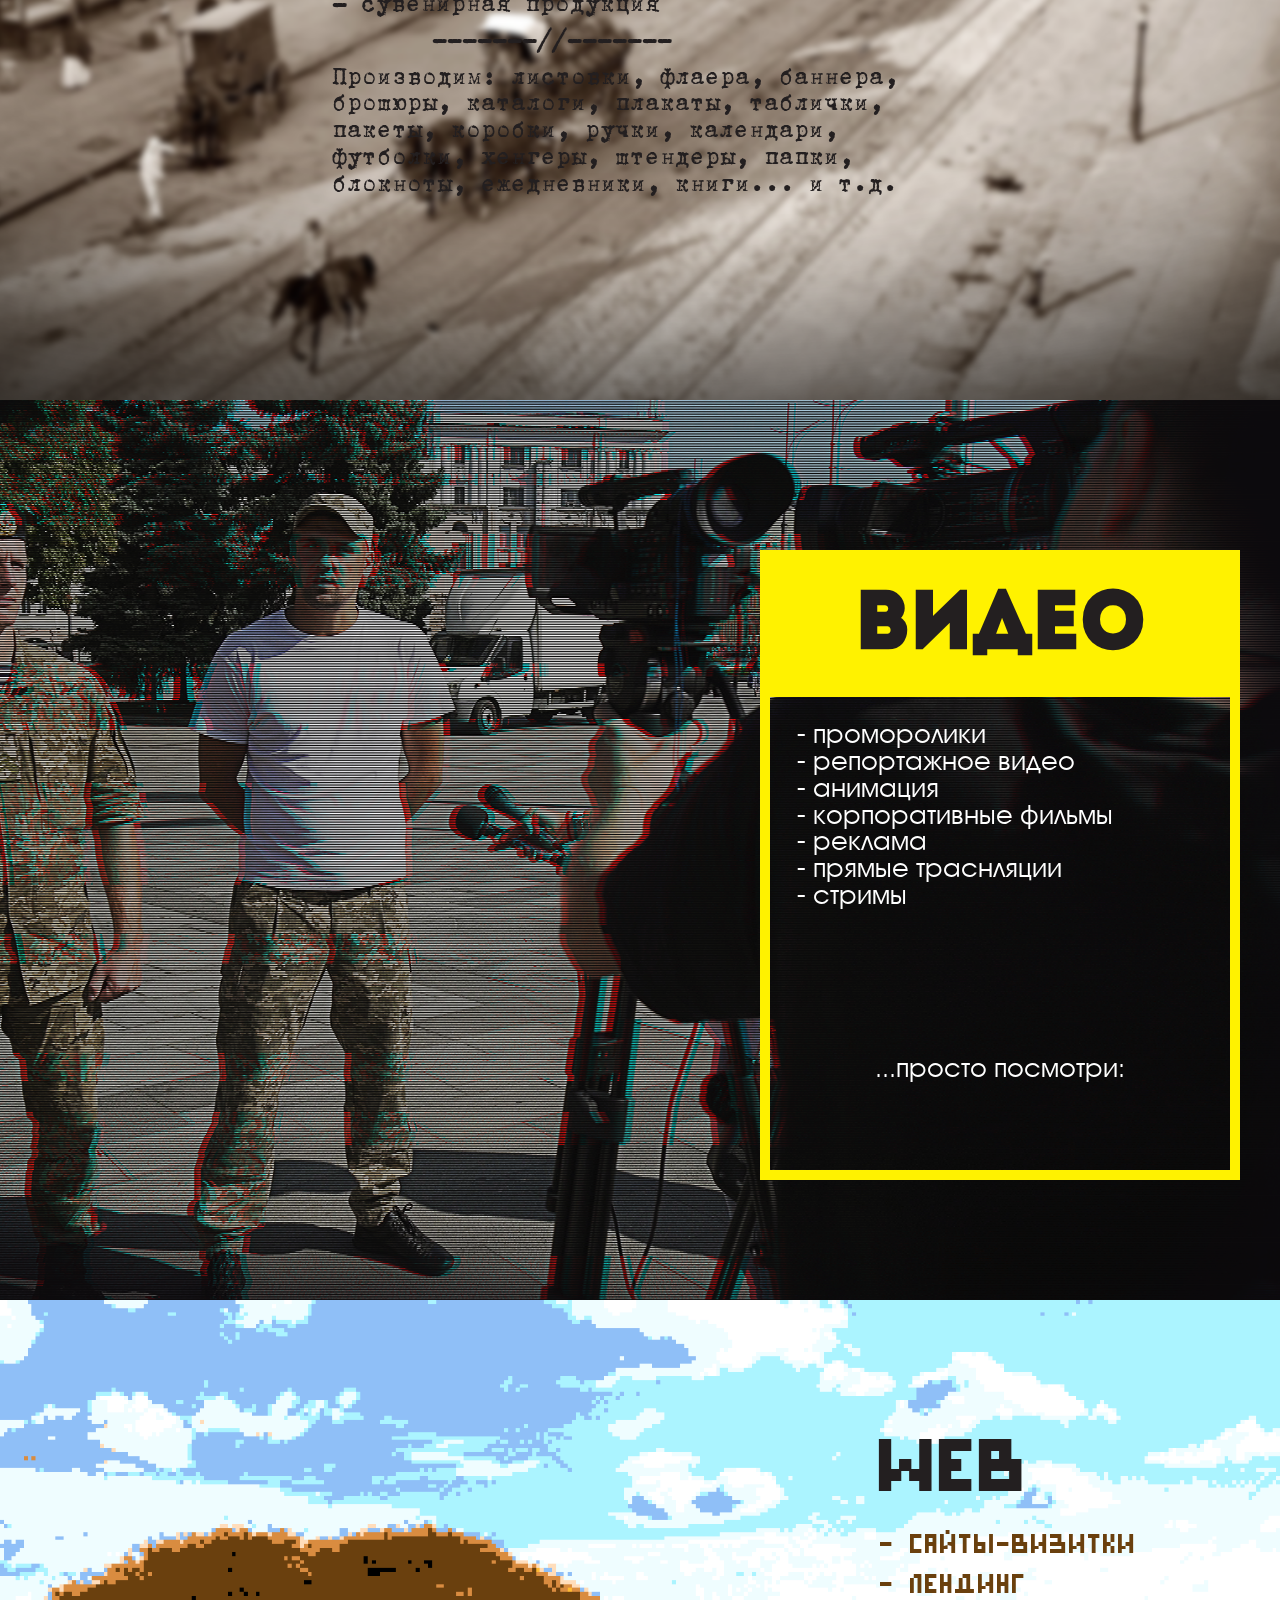
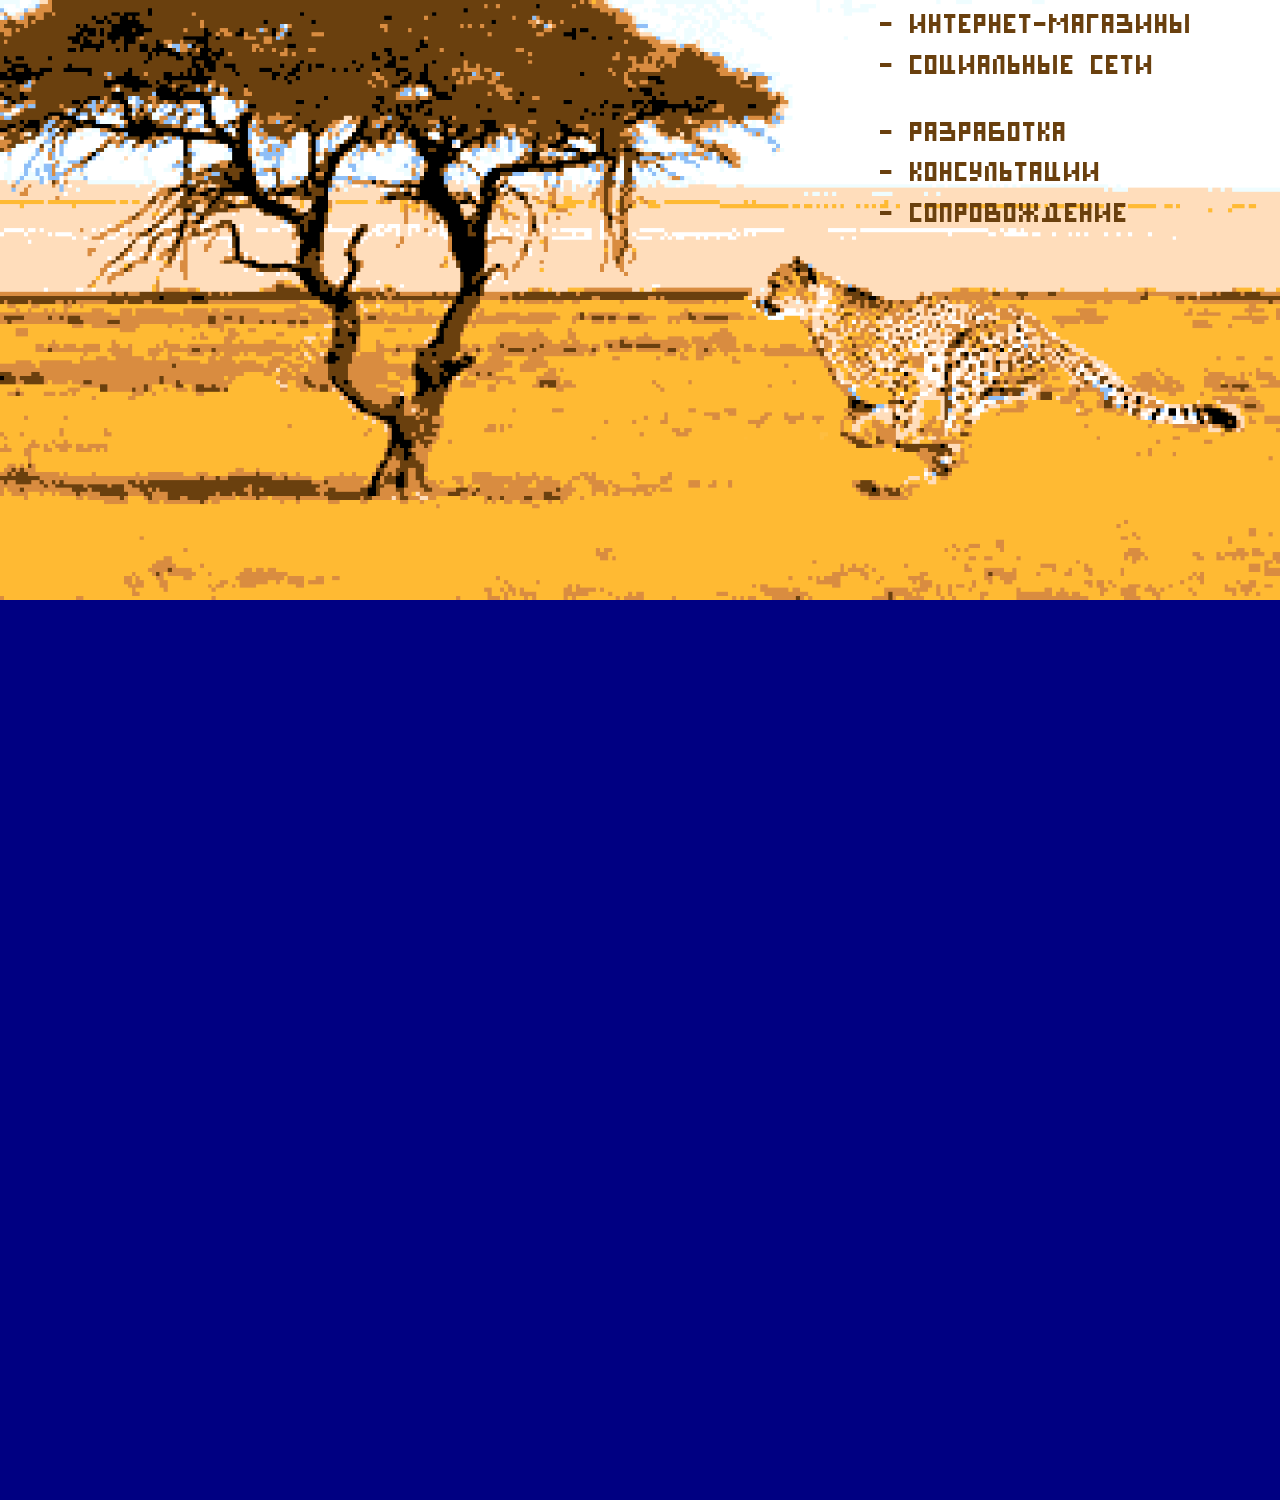
==== commit db2d1dd9: "Finish polygraphy section" ====
--- a/index.html
+++ b/index.html
@@ -98,14 +98,28 @@
 
         </section>
         <section class="polygraphy" id="polygraphy">
-            <!-- <h2 class='home-main-title'>Реклама<br> на вчера 
-                <span class="home-main-dots">&#x25CF;<span class="home-main-dots--orange">&#x25CF;</span>&#x25CF;&#x25CF;</span>
-            </h2>
-            <p class='home-main-text'>
-                <span class="home-main-items">Полиграфия</span><br>
-                <span class="home-main-items">Видео</span><br>
-                <span class="home-main-items">Web</span><br>
-            </p> -->
+            <div class="polygraphy-wrap">
+                <div class="polygraphy-content">
+                    <h2 class="polygraphy-title">Полиграфия</h2>
+                    <p>Собственная производственная<br>
+                            полиграфическая база.</p>
+                            <div class="polygraphy-column">
+
+                                <ul class="polygraphy-list">
+                                        <li class="polygraphy-item">- офсетня печать</li>
+                                        <li class="polygraphy-item">- широкоформатная печать</li>
+                                        <li class="polygraphy-item">- цифровая печать</li>
+                                        <li class="polygraphy-item">- сувенирная продукция</li>
+                                    </ul>
+                                    <p class="polygraphy-separator">-------//-------</p>
+                                    <p>Производим: листовки, флаера, баннера,<br>
+                                            брошюры, каталоги, плакаты, таблички,<br>
+                                            пакеты, коробки, ручки, календари,<br>
+                                            футболки, хенгеры, штендеры, папки,<br>
+                                            блокноты, ежедневники, книги... и т.д.</p>
+                            </div>
+                </div>
+            </div>
 
         </section>
         <section class="video" id="video">
--- a/css/style.css
+++ b/css/style.css
@@ -523,6 +523,57 @@
   background-size: cover;
   width: 100vw;
   height: 100vh; }
+  .polygraphy-wrap {
+    display: flex;
+    padding-top: 75px;
+    background-image: url("../img/paper--bg.png");
+    background-position: 50% 100%;
+    background-size: 70%;
+    background-repeat: no-repeat;
+    height: 100vh; }
+    @media (max-width: 75em) {
+      .polygraphy-wrap {
+        background-size: 95%; } }
+    @media (min-width: 112.5em) {
+      .polygraphy-wrap {
+        padding-top: 150px; } }
+    @media (width: 1280px) {
+      .polygraphy-wrap {
+        background-size: 100%; } }
+    .polygraphy-wrap.animate {
+      animation-name: moveInLeft;
+      animation-duration: 1s;
+      animation-timing-function: ease-out;
+      backface-visibility: hidden; }
+  .polygraphy-content {
+    min-width: 1024px;
+    max-width: 1200px;
+    margin: 0 auto;
+    align-self: center;
+    padding: 0 12%;
+    height: 30vw;
+    font-family: 'B52';
+    font-size: 3rem;
+    line-height: 1; }
+    @media (max-width: 75em) {
+      .polygraphy-content {
+        padding: 0 16%; } }
+    @media (min-width: 112.5em) {
+      .polygraphy-content {
+        padding: 0 5%; } }
+  .polygraphy-title {
+    padding-left: 100px;
+    font-size: 7rem; }
+  .polygraphy-column {
+    padding-left: 50px;
+    display: flex;
+    flex-direction: column;
+    justify-content: space-between;
+    height: 75%; }
+  .polygraphy-list {
+    list-style: none; }
+  .polygraphy-separator {
+    padding-left: 100px; }
 
 .video {
   background-image: url("../img/video--bg.png");
@@ -535,7 +586,7 @@
     max-width: 1200px;
     margin: 0 auto;
     padding-top: 150px; }
-    .video-wrap.animate.animate {
+    .video-wrap.animate {
       animation-name: moveInRight;
       animation-duration: 1s;
       animation-timing-function: ease-out;
@@ -551,7 +602,7 @@
     text-align: center;
     text-transform: uppercase; }
     .video-title span {
-      font-font-family: 'Intro';
+      font-family: 'Intro';
       font-size: 9rem;
       color: #231f20; }
   .video-content {
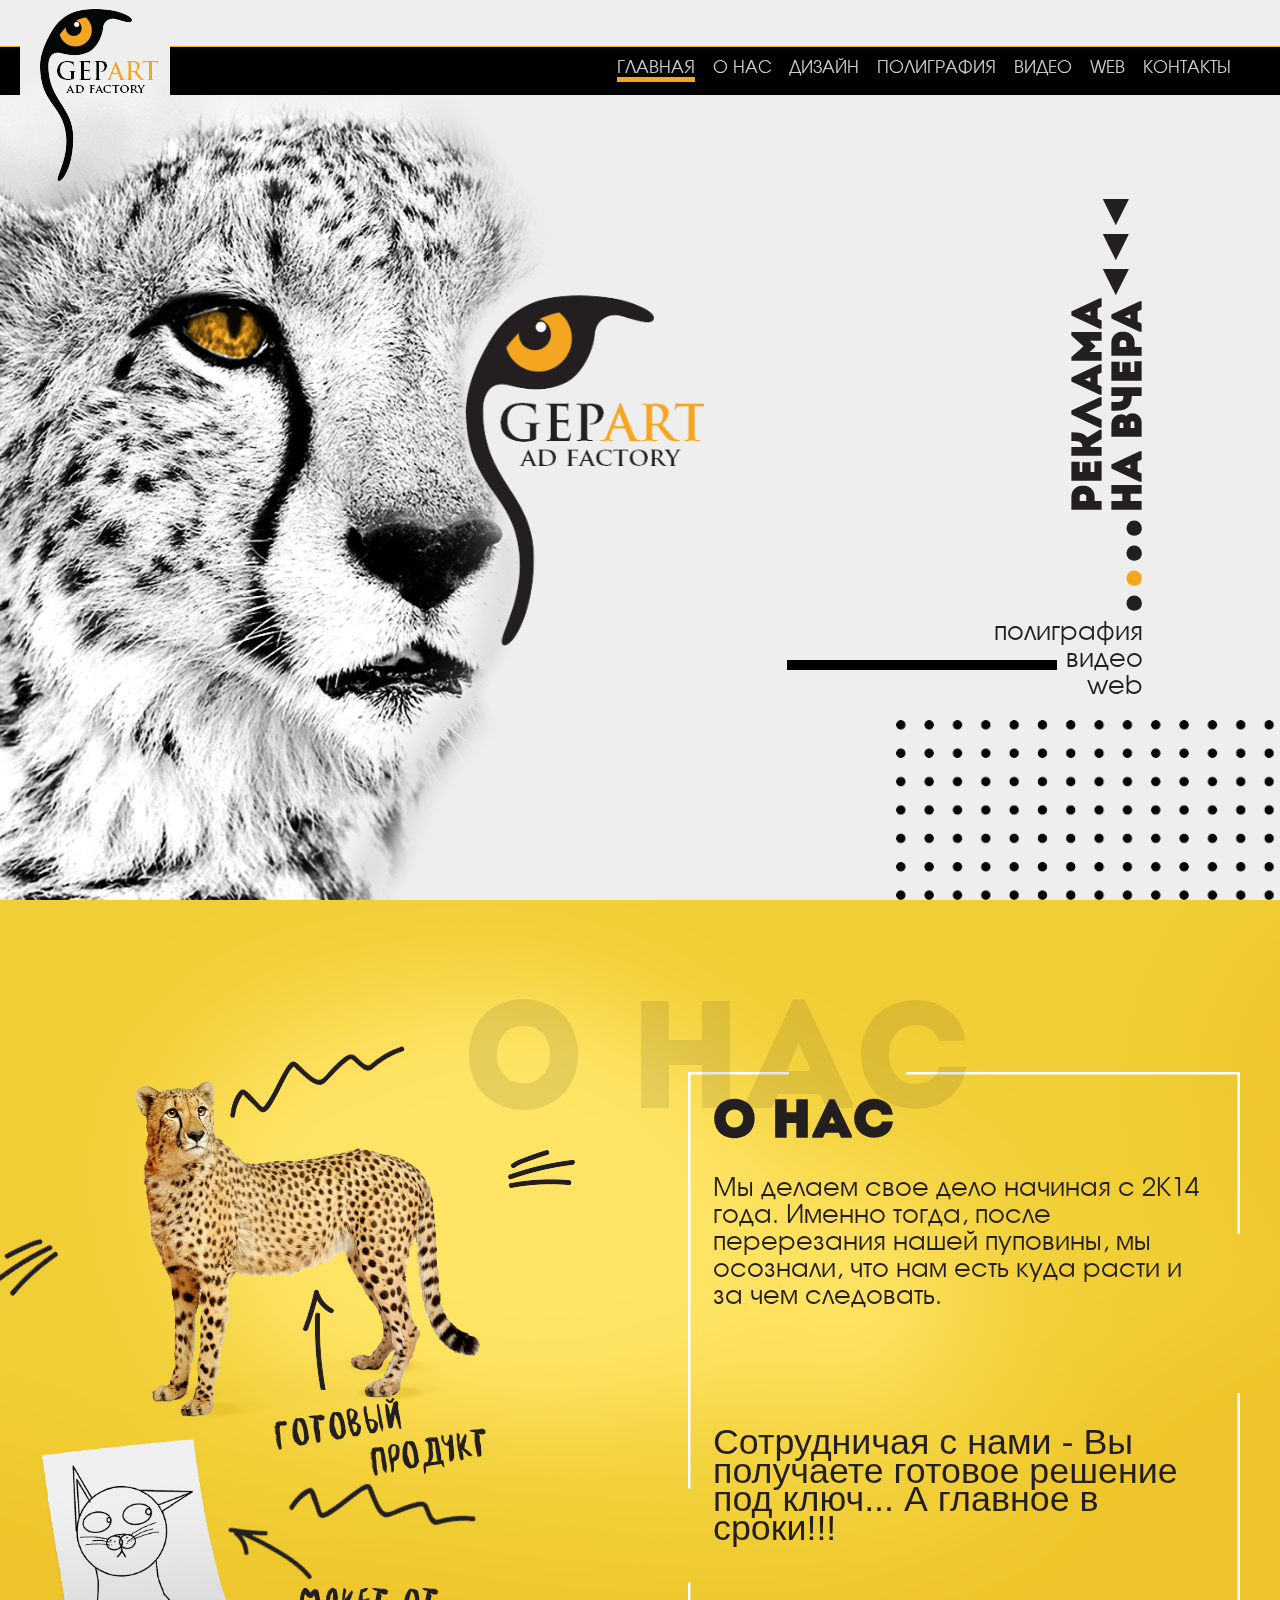
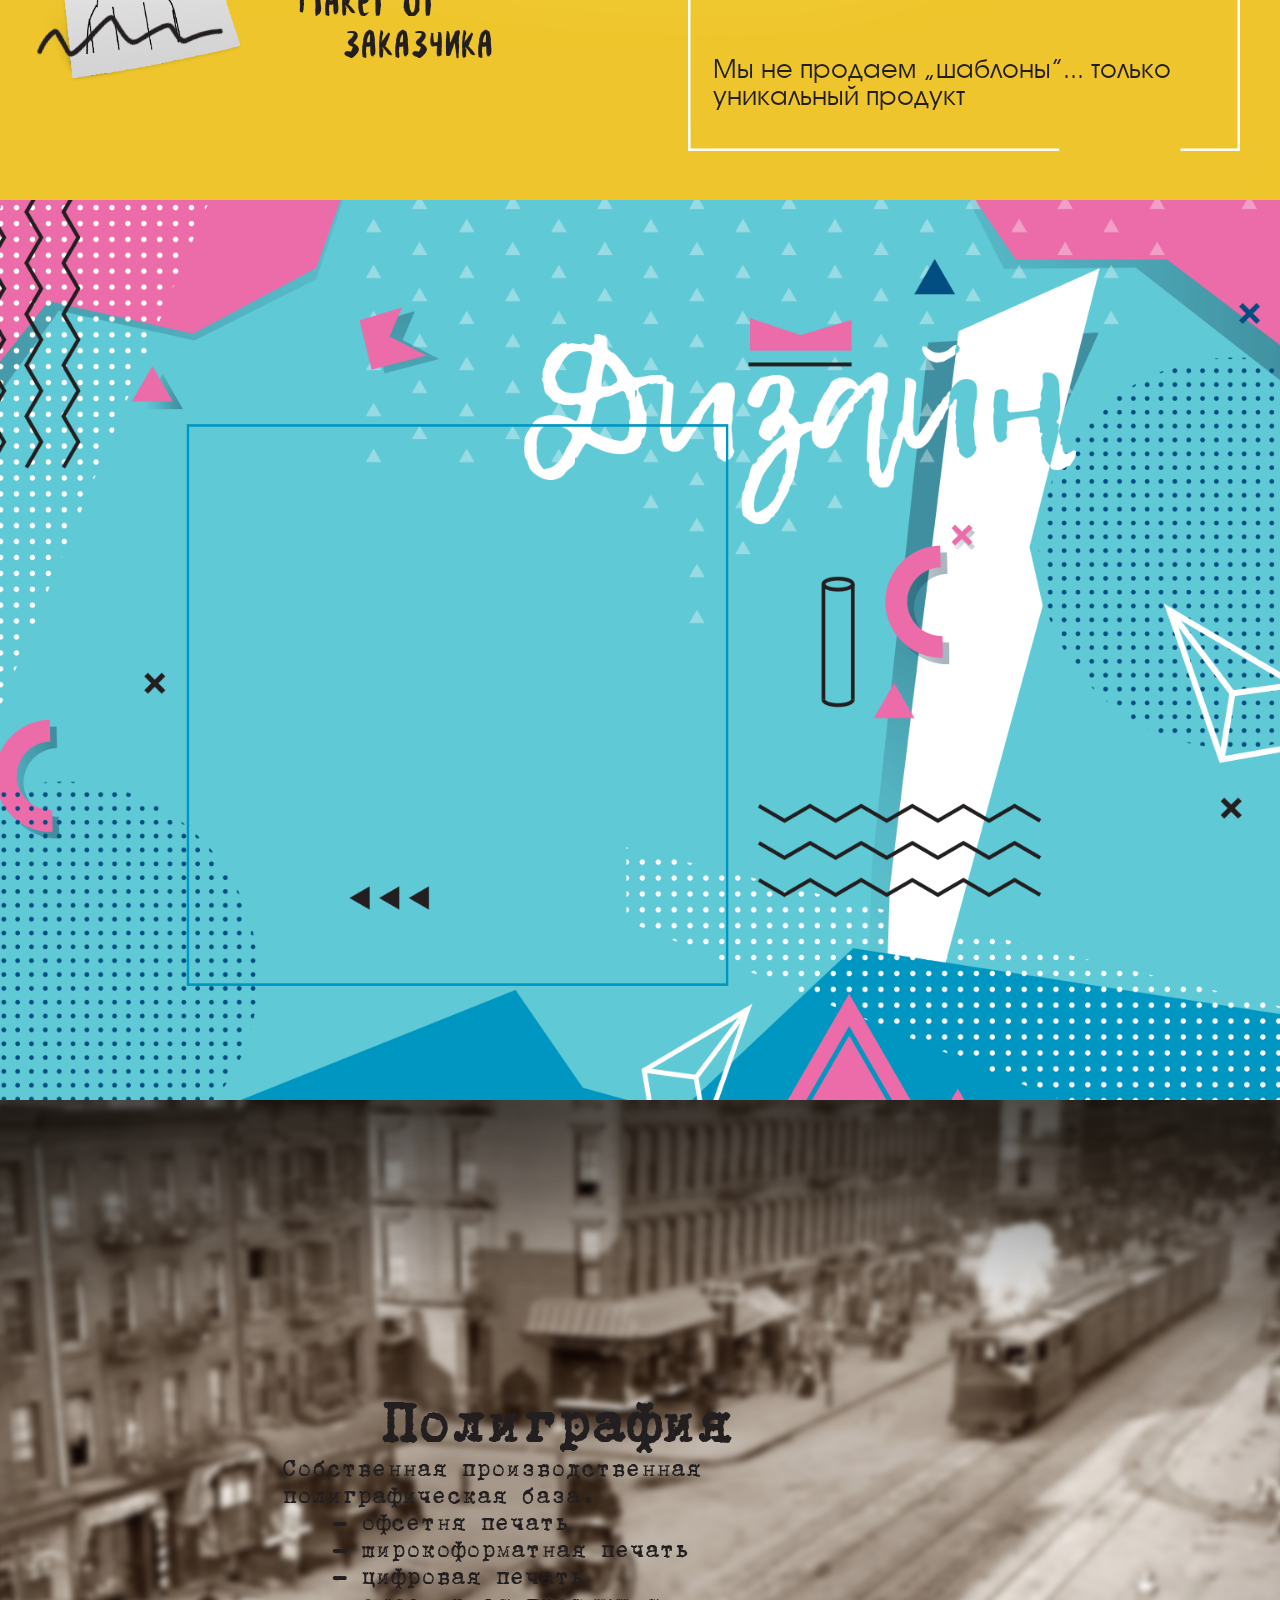
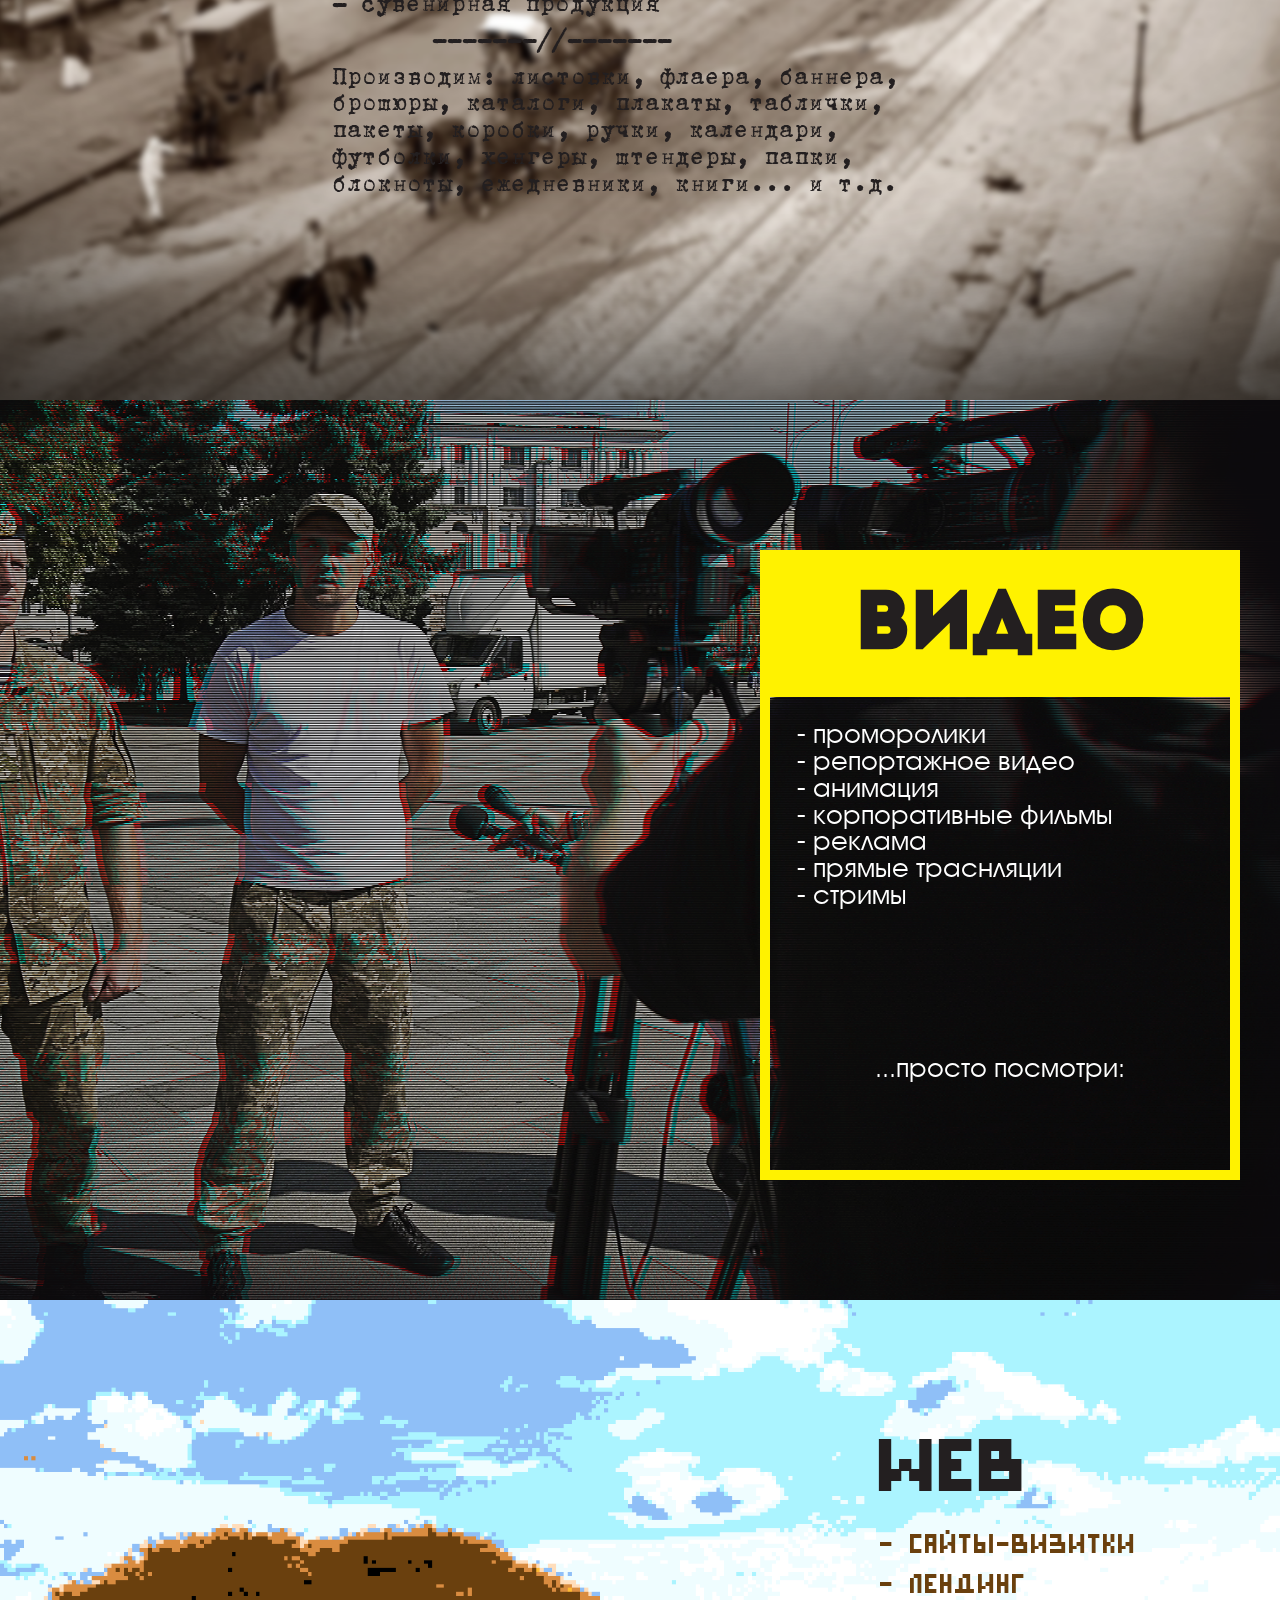
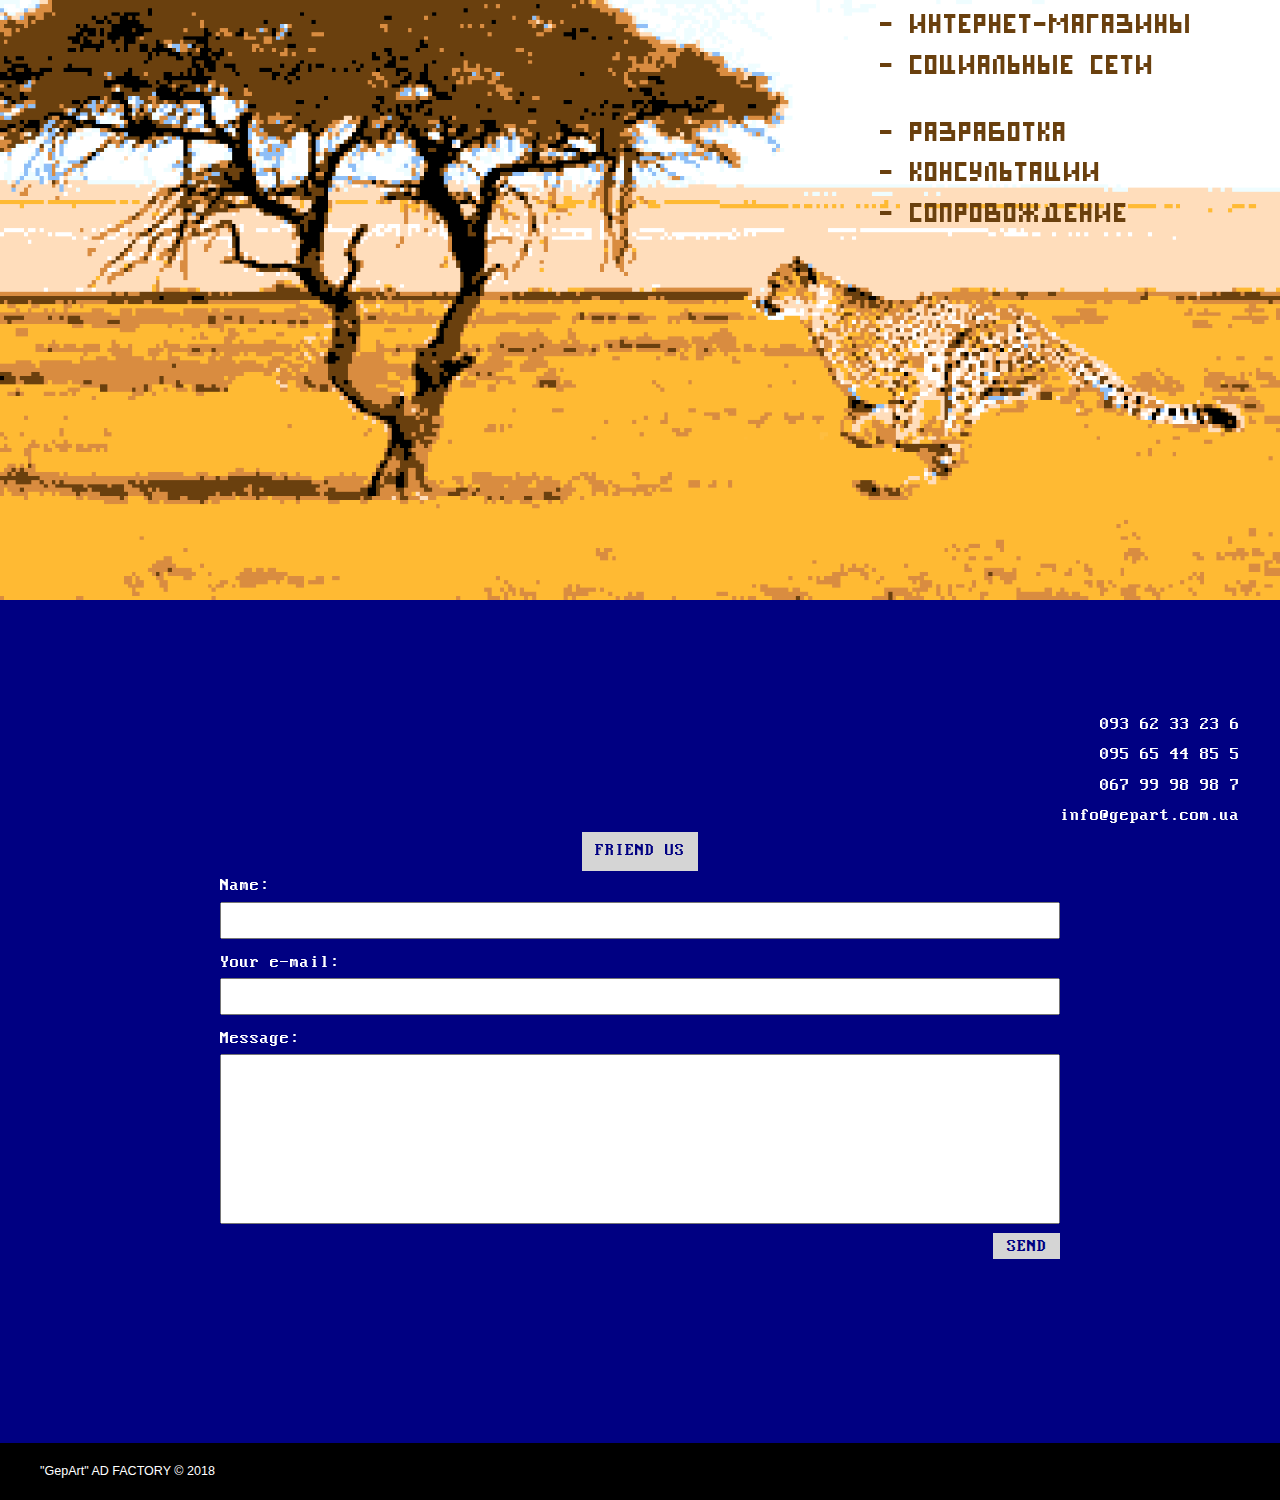
==== commit 80c4b24a: "Finish contact section" ====
--- a/index.html
+++ b/index.html
@@ -168,15 +168,40 @@
 
         </section>
         <section class="contacts" id="contacts">
-            <!-- <h2 class='home-main-title'>Реклама<br> на вчера 
-                <span class="home-main-dots">&#x25CF;<span class="home-main-dots--orange">&#x25CF;</span>&#x25CF;&#x25CF;</span>
-            </h2>
-            <p class='home-main-text'>
-                <span class="home-main-items">Полиграфия</span><br>
-                <span class="home-main-items">Видео</span><br>
-                <span class="home-main-items">Web</span><br>
-            </p> -->
-
+            <div class="contacts-wrap">
+                <div class="contacts-content">
+                    <ul class="contacts-list">
+                        <li class="contacts-item">
+                            <a href="tel:+380936233236">093 62 33 23 6</a>
+                        </li>
+                        <li class="contacts-item">
+                            <a href="tel:+380956544855">095 65 44 85 5</a>
+                        </li>
+                        <li class="contacts-item">
+                            <a href="tel:+380679998987">067 99 98 98 7</a>
+                        </li>
+                        <li class="contacts-item">
+                           <a href="mailto:info@gepart.com.ua">info@gepart.com.ua</a>
+                        </li>
+                    </ul>
+                    <a href="#" class="btn">Friend us</a>
+                    <form class="contacts-form">
+                        <label for="name">Name:</label>
+                        <input type="text" name="name" id="name">
+                        <label for="email">Your e-mail:</label>
+                        <input type="email" name="email" id="email">
+                        <label for="message">Message:</label>
+                        <textarea name="message" id="message" rows="10"></textarea>
+                        <button type="submit" class='btn'>Send</button>
+                    </form>
+                </div>
+
+            </div>
+                    <footer class="main-footer">
+                        <div class="main-footer-wrap">
+                            <p>"GepArt" AD FACTORY © 2018</p>
+                        </div>
+                    </footer>
         </section>
     </main>
     <script src="/js/script.js"></script>
--- a/css/style.css
+++ b/css/style.css
@@ -134,64 +134,50 @@
 .u-margin-top-huge {
   margin-top: 10rem; }
 
-.footer {
-  color: #f7f7f7;
-  background-color: #333;
-  padding: 10rem 0;
-  font-size: 1.4rem; }
-  @media (max-width: 56.25em) {
-    .footer {
-      padding: 8rem 0; } }
-  .footer__logo-box {
-    text-align: center;
-    margin-bottom: 8rem; }
-    @media (max-width: 56.25em) {
-      .footer__logo-box {
-        margin-bottom: 4rem; } }
-  .footer__logo {
-    width: 15rem;
-    height: auto; }
-  .footer__navigation {
-    display: inline-block;
-    border-top: 1px solid #231f20;
-    padding-top: 2rem; }
-    @media (max-width: 56.25em) {
-      .footer__navigation {
-        width: 100%;
-        text-align: center; } }
-  .footer__list {
-    list-style: none; }
-  .footer__item {
-    display: inline-block; }
-    .footer__item:not(:last-child) {
-      margin-right: 1.5rem; }
-  .footer__link:link, .footer__link:visited {
-    display: inline-block;
-    background-color: #333;
-    color: #f7f7f7;
-    text-transform: uppercase;
-    text-decoration: none;
-    transition: .3s; }
-  .footer__link:hover, .footer__link:active {
-    color: #55c57a;
-    box-shadow: 0 1rem 4rem rgba(0, 0, 0, 0.4);
-    transform: rotate(5deg) scale(1.3); }
-  .footer__copyright {
-    border-top: 1px solid #231f20;
-    padding-top: 2rem;
-    width: 80%;
-    float: right; }
-    @media (max-width: 56.25em) {
-      .footer__copyright {
-        float: none;
-        width: 100%;
-        text-align: center; } }
+.btn, .btn:link, .btn:visited {
+  display: inline-block;
+  padding: .5rem 1.5rem;
+  text-transform: uppercase;
+  text-decoration: none;
+  text-align: center;
+  transition: .2s;
+  background-color: #d5d5d5;
+  max-width: 150px;
+  font-family: 'Perfect DOS VGA 437 Win';
+  font-size: 2rem;
+  border: none;
+  cursor: pointer;
+  color: #000082; }
+
+.btn:hover {
+  transform: translateY(-3px);
+  box-shadow: 0 1rem 2rem rgba(0, 0, 0, 0.2); }
+  .btn:hover::after {
+    transform: scaleX(1.2) scaleY(1.4);
+    opacity: 0; }
+
+.btn:active, .btn:focus {
+  transform: translateY(-1px);
+  box-shadow: 0 0.5rem 1rem rgba(0, 0, 0, 0.2);
+  outline: none; }
+
+.main-footer {
+  color: #fff;
+  background-color: #000;
+  padding: 2rem 0;
+  font-size: 1.4rem;
+  position: absolute;
+  bottom: 0;
+  width: 100%; }
+  .main-footer-wrap {
+    min-width: 1024px;
+    max-width: 1200px;
+    margin: 0 auto; }
 
 .main-header {
   position: absolute;
   top: 0;
   width: 100%;
-  z-index: 2;
   overflow: auto;
   transition: all 700ms ease; }
 
@@ -216,6 +202,8 @@
     margin: 0 auto;
     display: flex;
     justify-content: space-between; }
+  .navigation .main-logo {
+    z-index: 2; }
   .navigation-list {
     display: flex;
     height: max-content;
@@ -661,6 +649,46 @@
   background: #000082;
   width: 100vw;
   height: 100vh; }
+  .contacts-wrap.animate {
+    animation-name: moveInRight;
+    animation-duration: 1s;
+    animation-timing-function: ease-out;
+    backface-visibility: hidden; }
+  .contacts-content {
+    min-width: 1024px;
+    max-width: 1200px;
+    margin: 0 auto;
+    display: flex;
+    flex-direction: column;
+    padding-top: 110px; }
+    .contacts-content .btn {
+      align-self: center; }
+  .contacts-list {
+    text-align: right;
+    align-self: flex-end;
+    list-style: none;
+    z-index: 3; }
+  .contacts-item a {
+    color: #fff;
+    font-family: 'Perfect DOS VGA 437 Win';
+    font-size: 2rem;
+    text-decoration: none; }
+  .contacts-form {
+    display: flex;
+    flex-direction: column;
+    width: 70%;
+    align-self: center; }
+    .contacts-form label {
+      color: #fff;
+      font-family: 'Perfect DOS VGA 437 Win';
+      font-size: 2rem; }
+    .contacts-form input,
+    .contacts-form textarea {
+      margin-bottom: 1rem;
+      padding: 1rem;
+      resize: none; }
+    .contacts-form .btn {
+      align-self: flex-end; }
 
 .about {
   background-image: url("../img/about--bg.png");
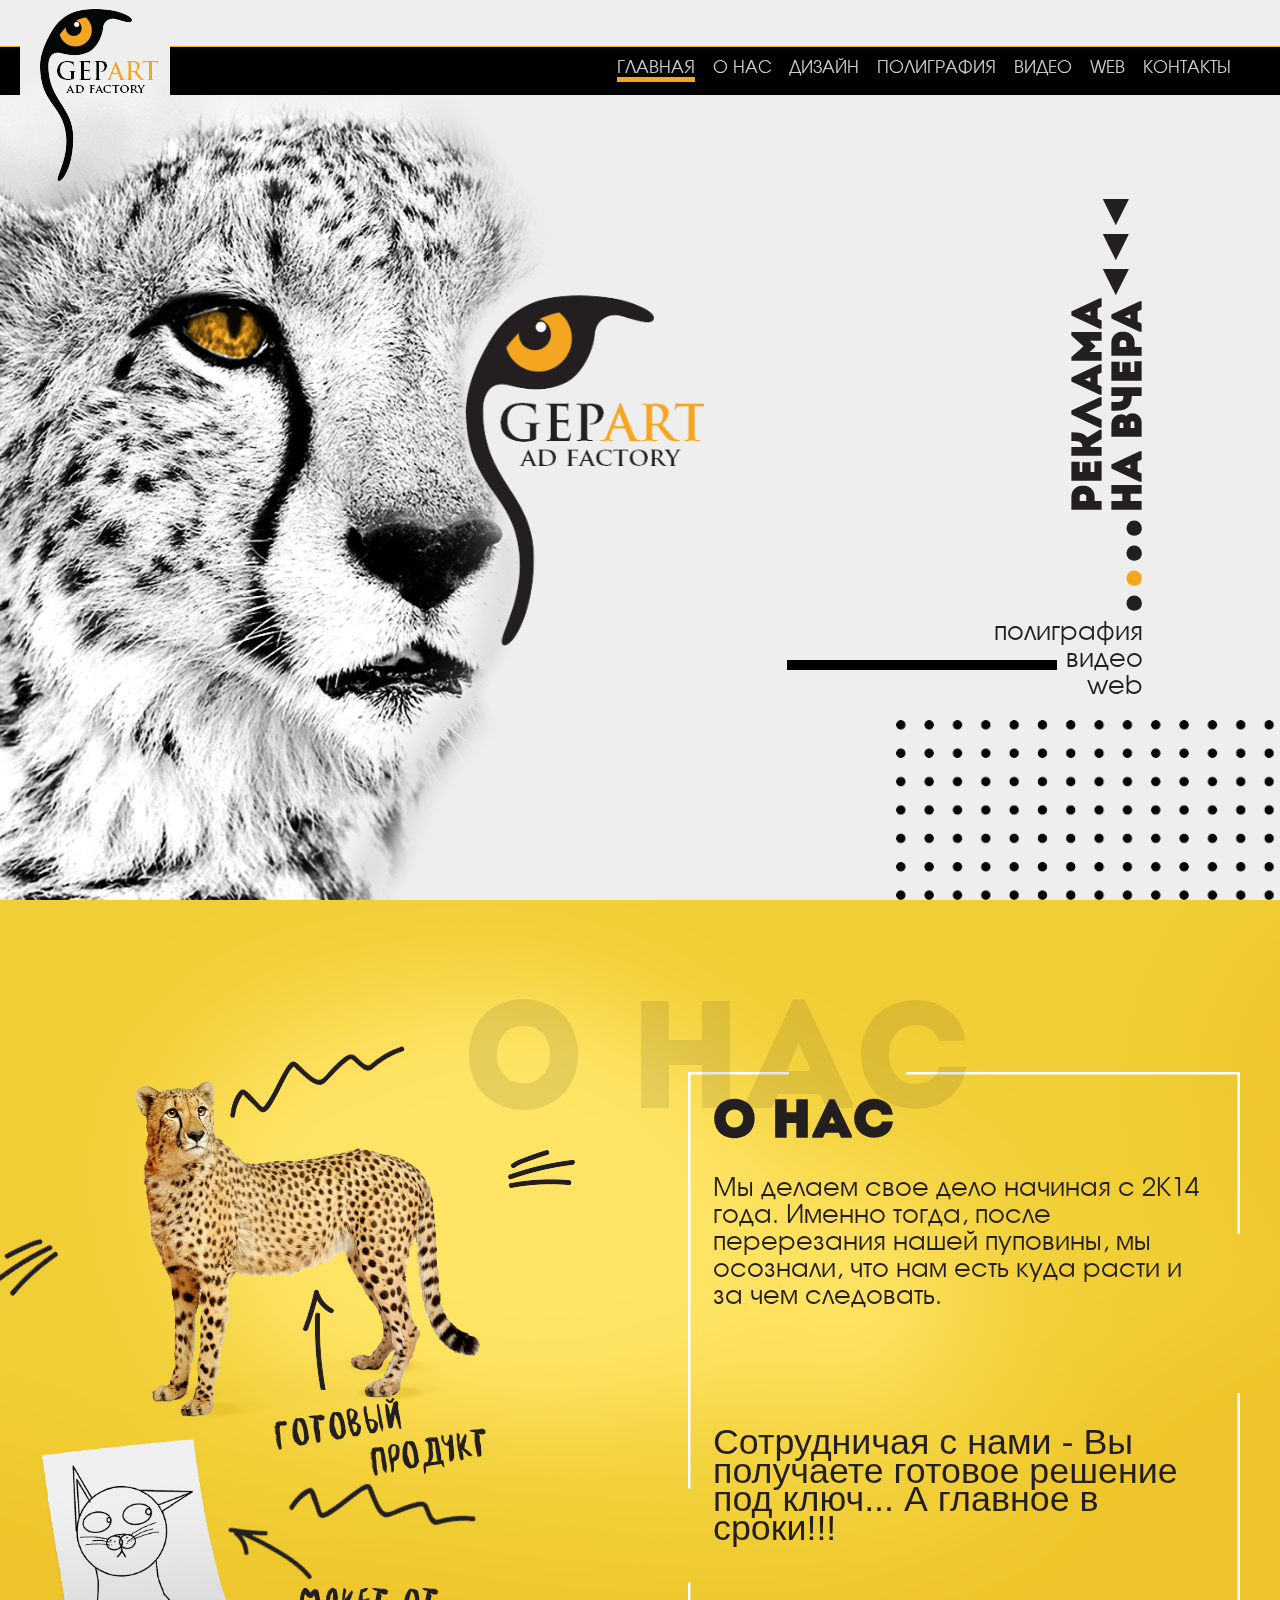
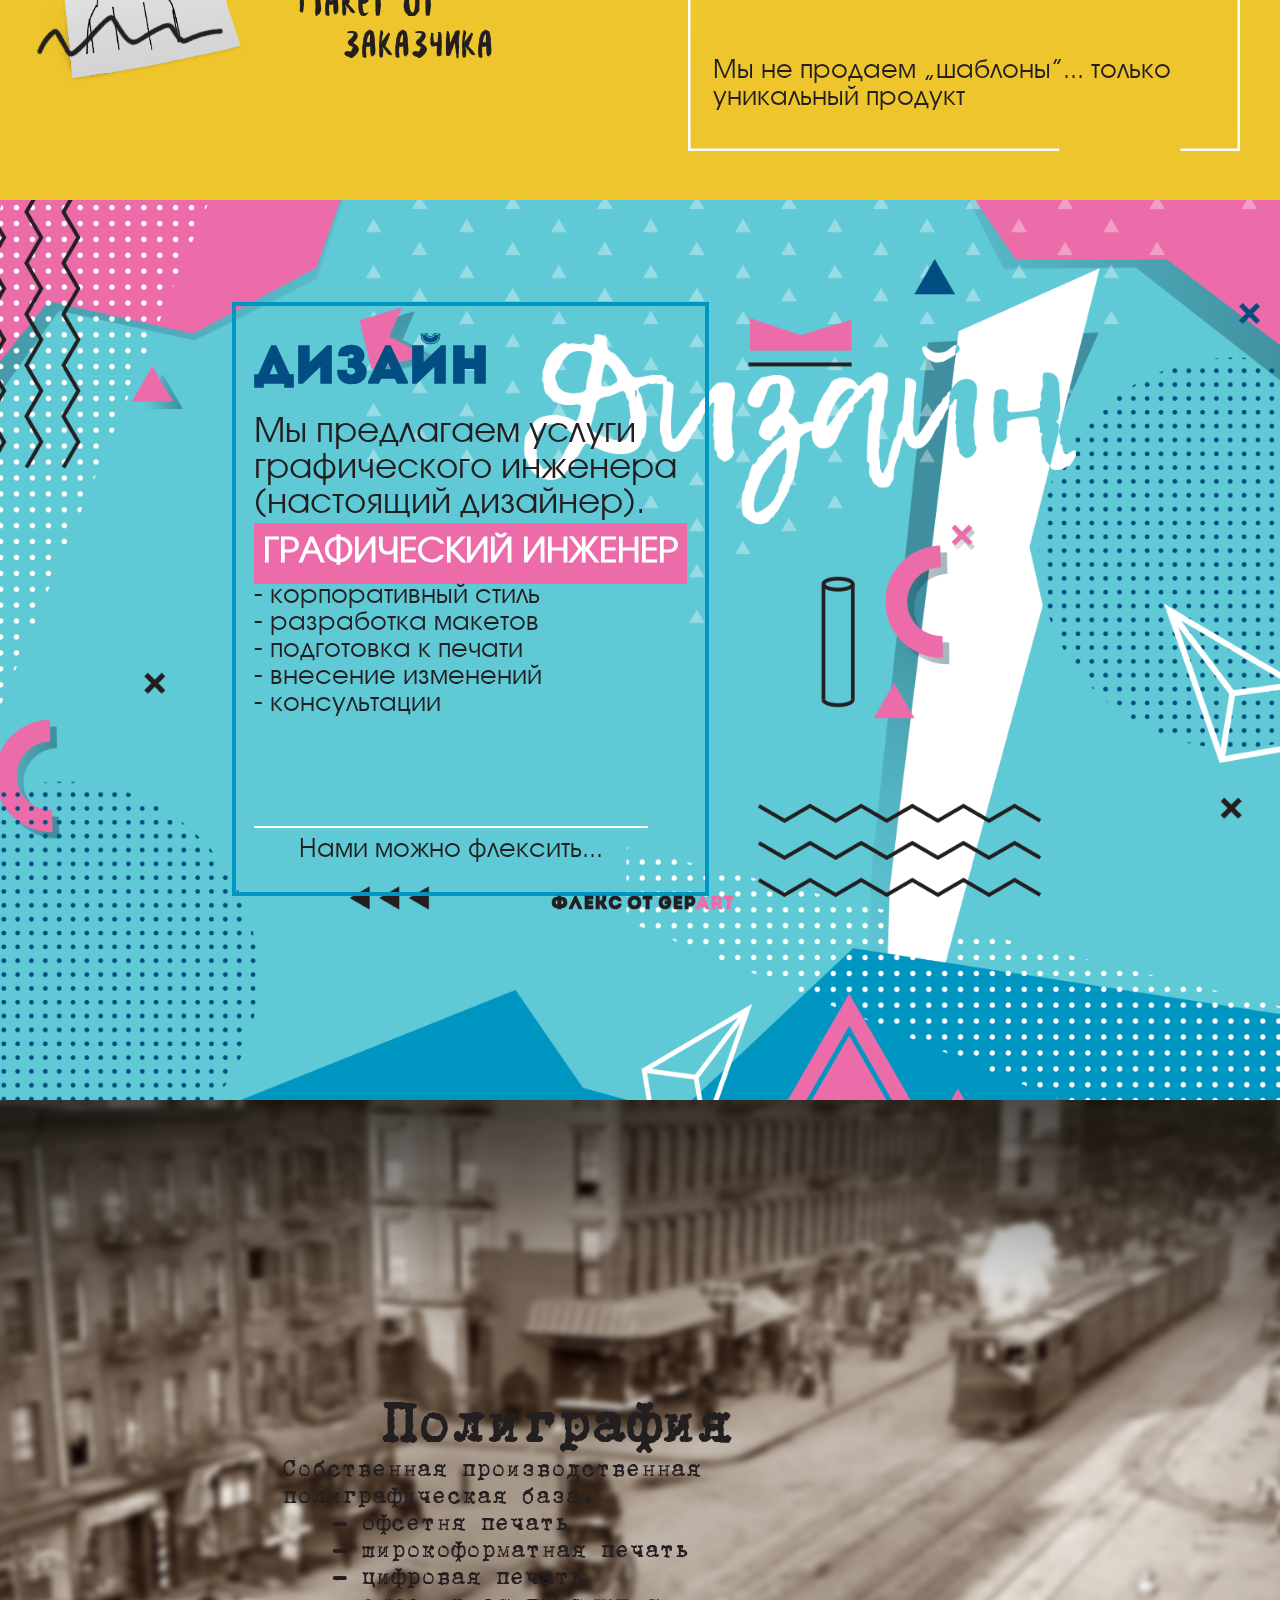
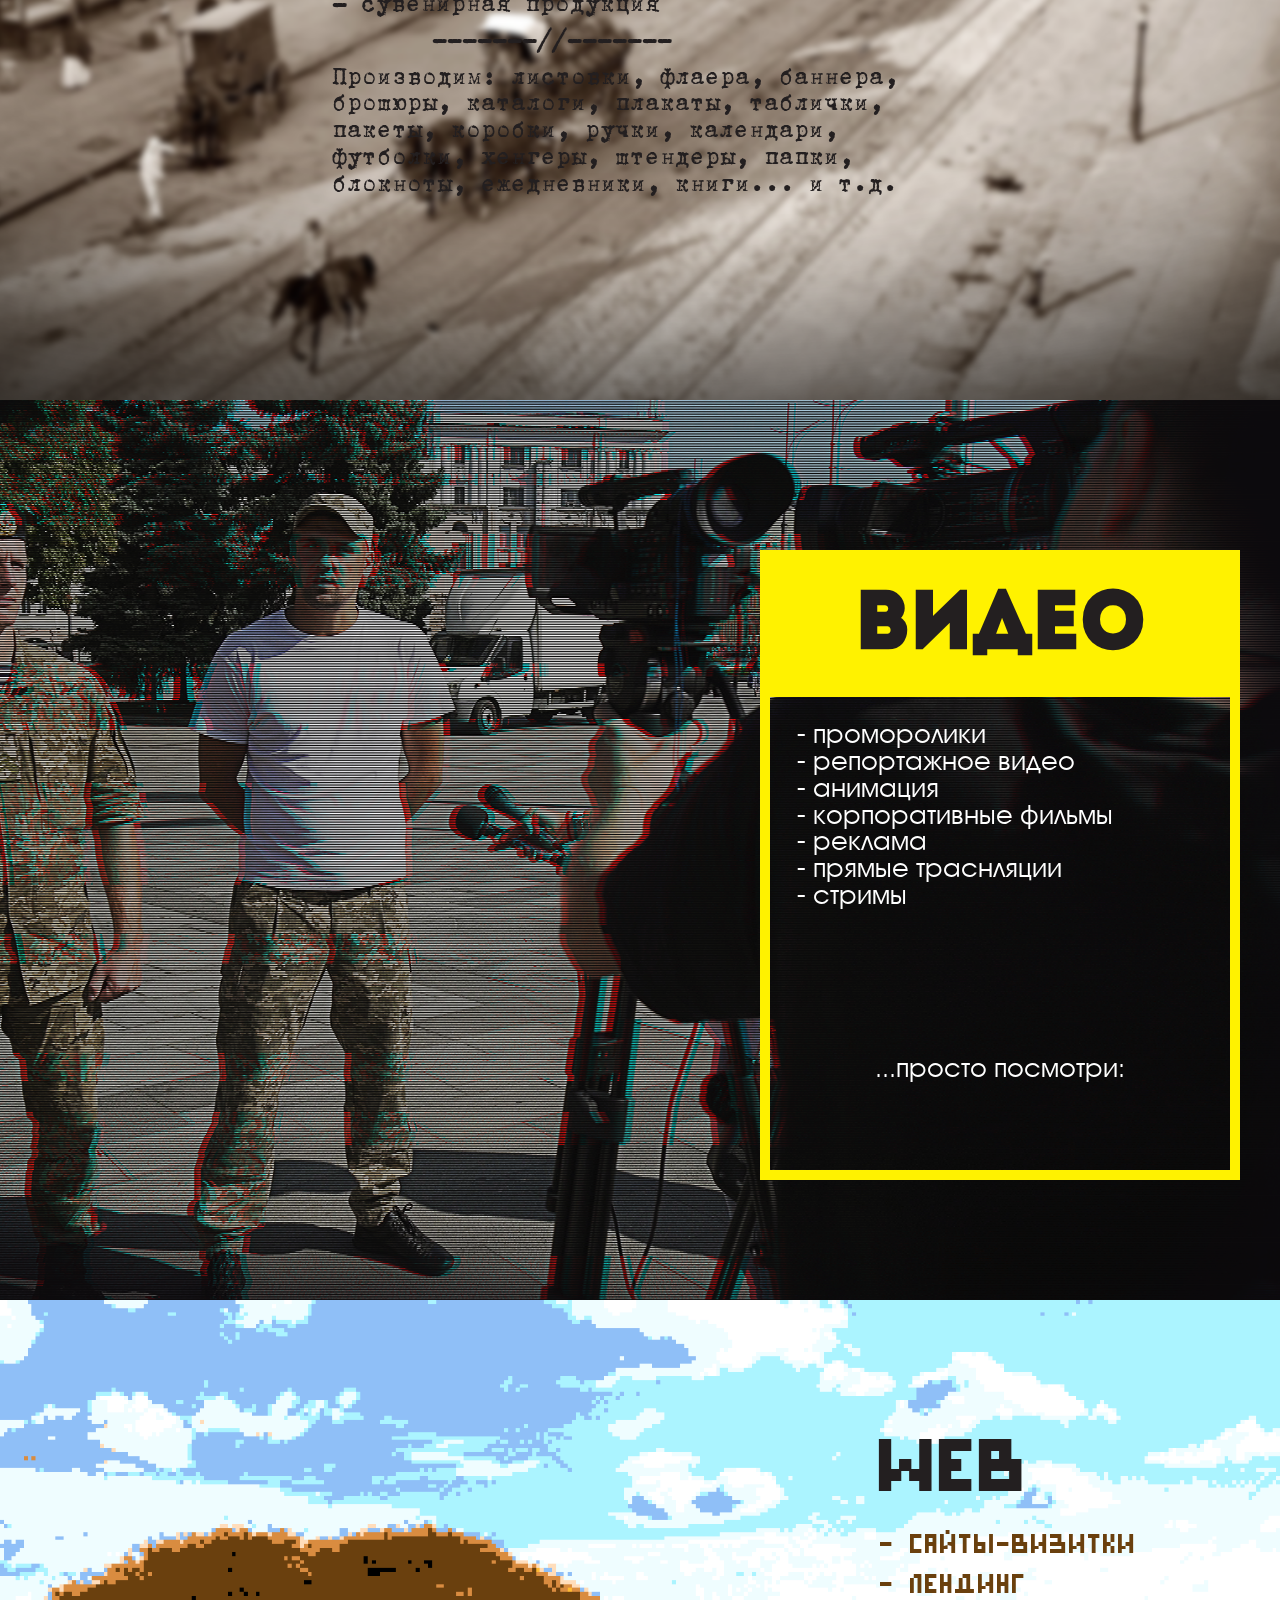
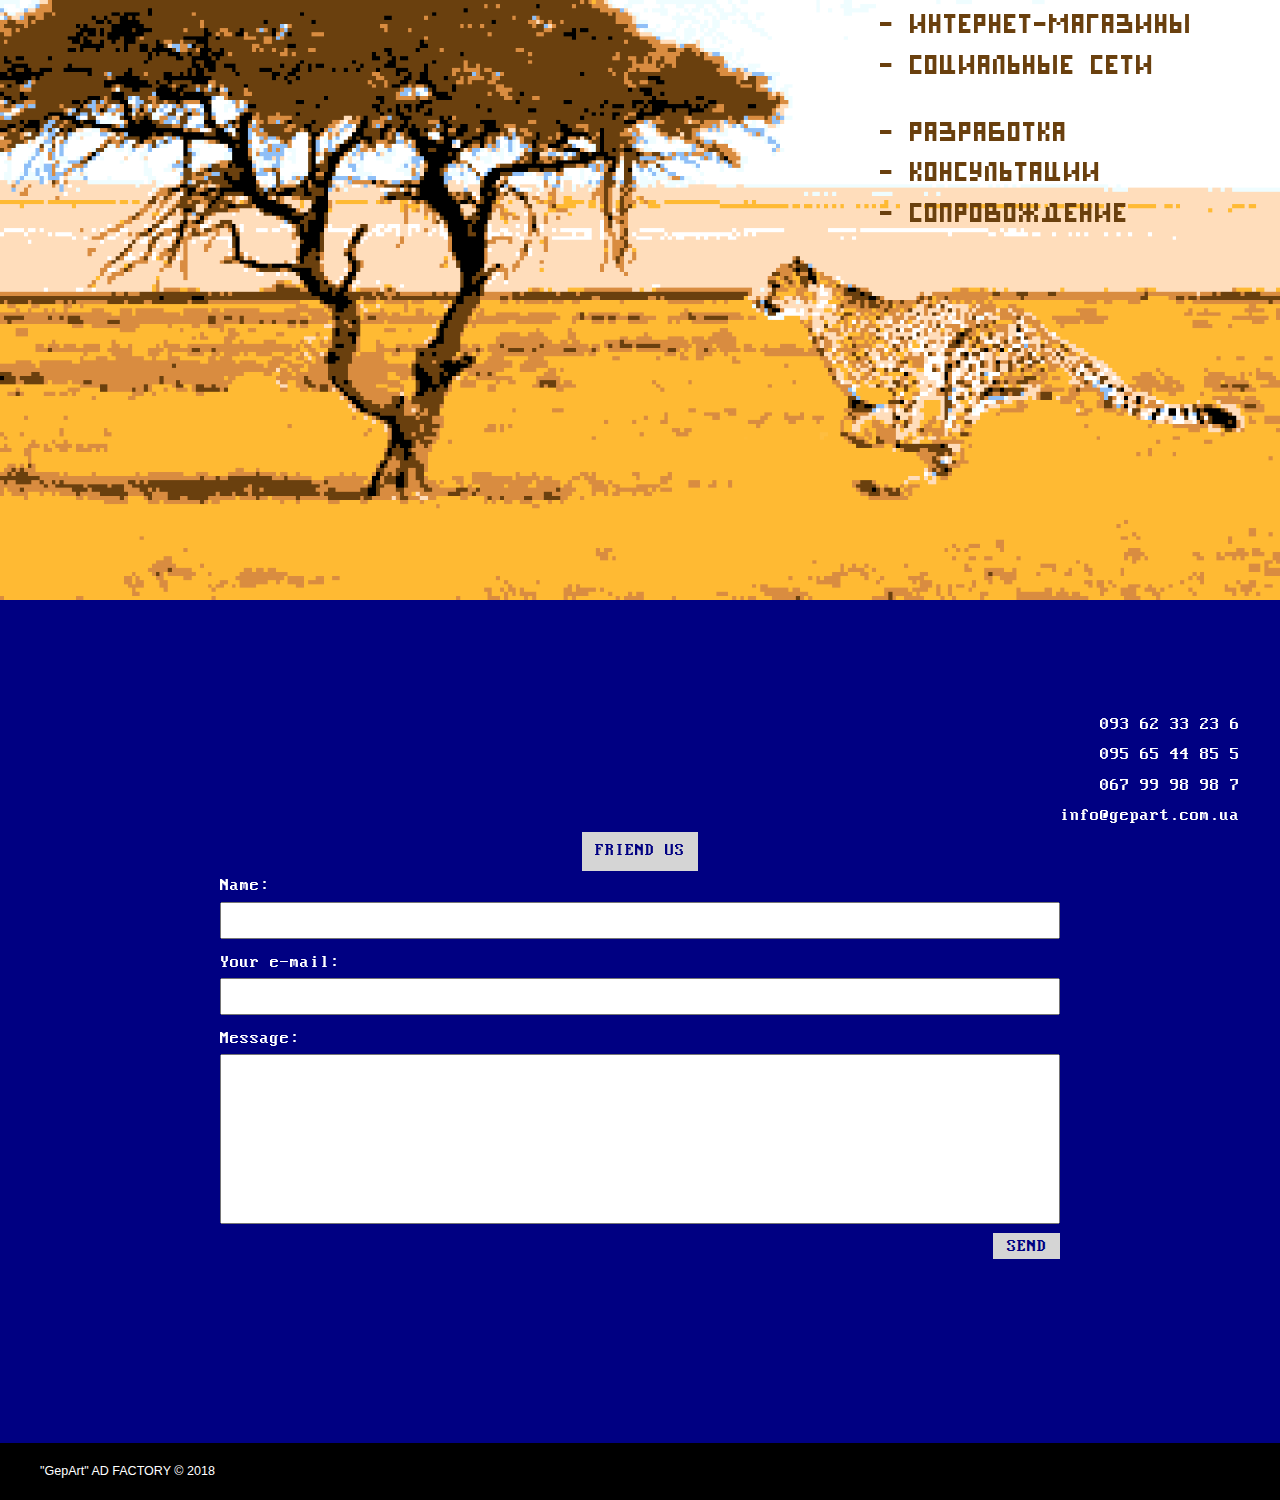
==== commit 43fde362: "Finish design section" ====
--- a/index.html
+++ b/index.html
@@ -87,6 +87,25 @@
 
         </section>
         <section class="design" id="design">
+            <div class="design-wrap">
+                <div class="design-bordered">
+
+                    <h2 class="design-title">Дизайн</h2>
+                    <p>Мы предлагаем услуги<br>
+                            графического инженера<br>
+                            (настоящий дизайнер).</p>
+                            <h3>Графический инженер</h3>
+    <ul class="design-list">
+            <li class="design-item">- корпоративный стиль</li>
+            <li class="design-item">- разработка макетов</li>
+            <li class="design-item">- подготовка к печати</li>
+            <li class="design-item">- внесение изменений</li>
+            <li class="design-item">- консультации</li>
+        </ul>
+        <h4>Нами можно флексить...</h4>
+                </div>
+    <h5><img src="/img/arrow--3.png" alt=""> флекс от Gep<span>art</span></h5>
+            </div>
             <!-- <h2 class='home-main-title'>Реклама<br> на вчера 
                 <span class="home-main-dots">&#x25CF;<span class="home-main-dots--orange">&#x25CF;</span>&#x25CF;&#x25CF;</span>
             </h2>
--- a/css/style.css
+++ b/css/style.css
@@ -504,6 +504,74 @@
   background-size: cover;
   width: 100vw;
   height: 100vh; }
+  .design-wrap {
+    min-width: 1024px;
+    max-width: 1200px;
+    margin: 0 auto;
+    padding: 0 15%;
+    padding-top: 8%; }
+    .design-wrap.animate {
+      animation-name: moveInLeft;
+      animation-duration: 1s;
+      animation-timing-function: ease-out;
+      backface-visibility: hidden; }
+    @media (max-width: 75em) {
+      .design-wrap {
+        padding: 0 13%;
+        padding-top: 20%; } }
+    @media (min-width: 112.5em) {
+      .design-wrap {
+        padding: 0 5%;
+        padding-top: 15%; } }
+    .design-wrap p {
+      font-family: 'Avanti';
+      font-size: 4rem;
+      line-height: 1; }
+    .design-wrap h3 {
+      font-family: 'Avanti';
+      font-size: 4rem;
+      background-color: #eb6ca9;
+      width: max-content;
+      padding: 0 1rem;
+      text-transform: uppercase;
+      color: #fff; }
+    .design-wrap h4 {
+      font-family: 'Avanti';
+      font-size: 3rem;
+      font-weight: normal;
+      margin-top: 12rem;
+      padding: 0 5rem;
+      border-top: 2px solid #fff;
+      width: max-content; }
+      @media (max-width: 75em) {
+        .design-wrap h4 {
+          margin-top: 3rem; } }
+      @media (min-width: 112.5em) {
+        .design-wrap h4 {
+          margin-left: 5rem;
+          margin-top: 15rem; } }
+    .design-wrap h5 {
+      font-size: 2rem;
+      font-family: 'Intro';
+      text-align: center;
+      line-height: 1; }
+      .design-wrap h5img {
+        vertical-align: sub; }
+      .design-wrap h5 span {
+        color: #eb6ca9; }
+  .design-bordered {
+    width: max-content;
+    padding: 2rem;
+    border: 4px solid #0096c2; }
+  .design-title {
+    font-size: 6rem;
+    font-family: 'Intro';
+    color: #024e82; }
+  .design-list {
+    list-style: none;
+    font-family: 'Avanti';
+    font-size: 3rem;
+    line-height: 1; }
 
 .polygraphy {
   background-image: url("../img/polygraphy--bg.png");
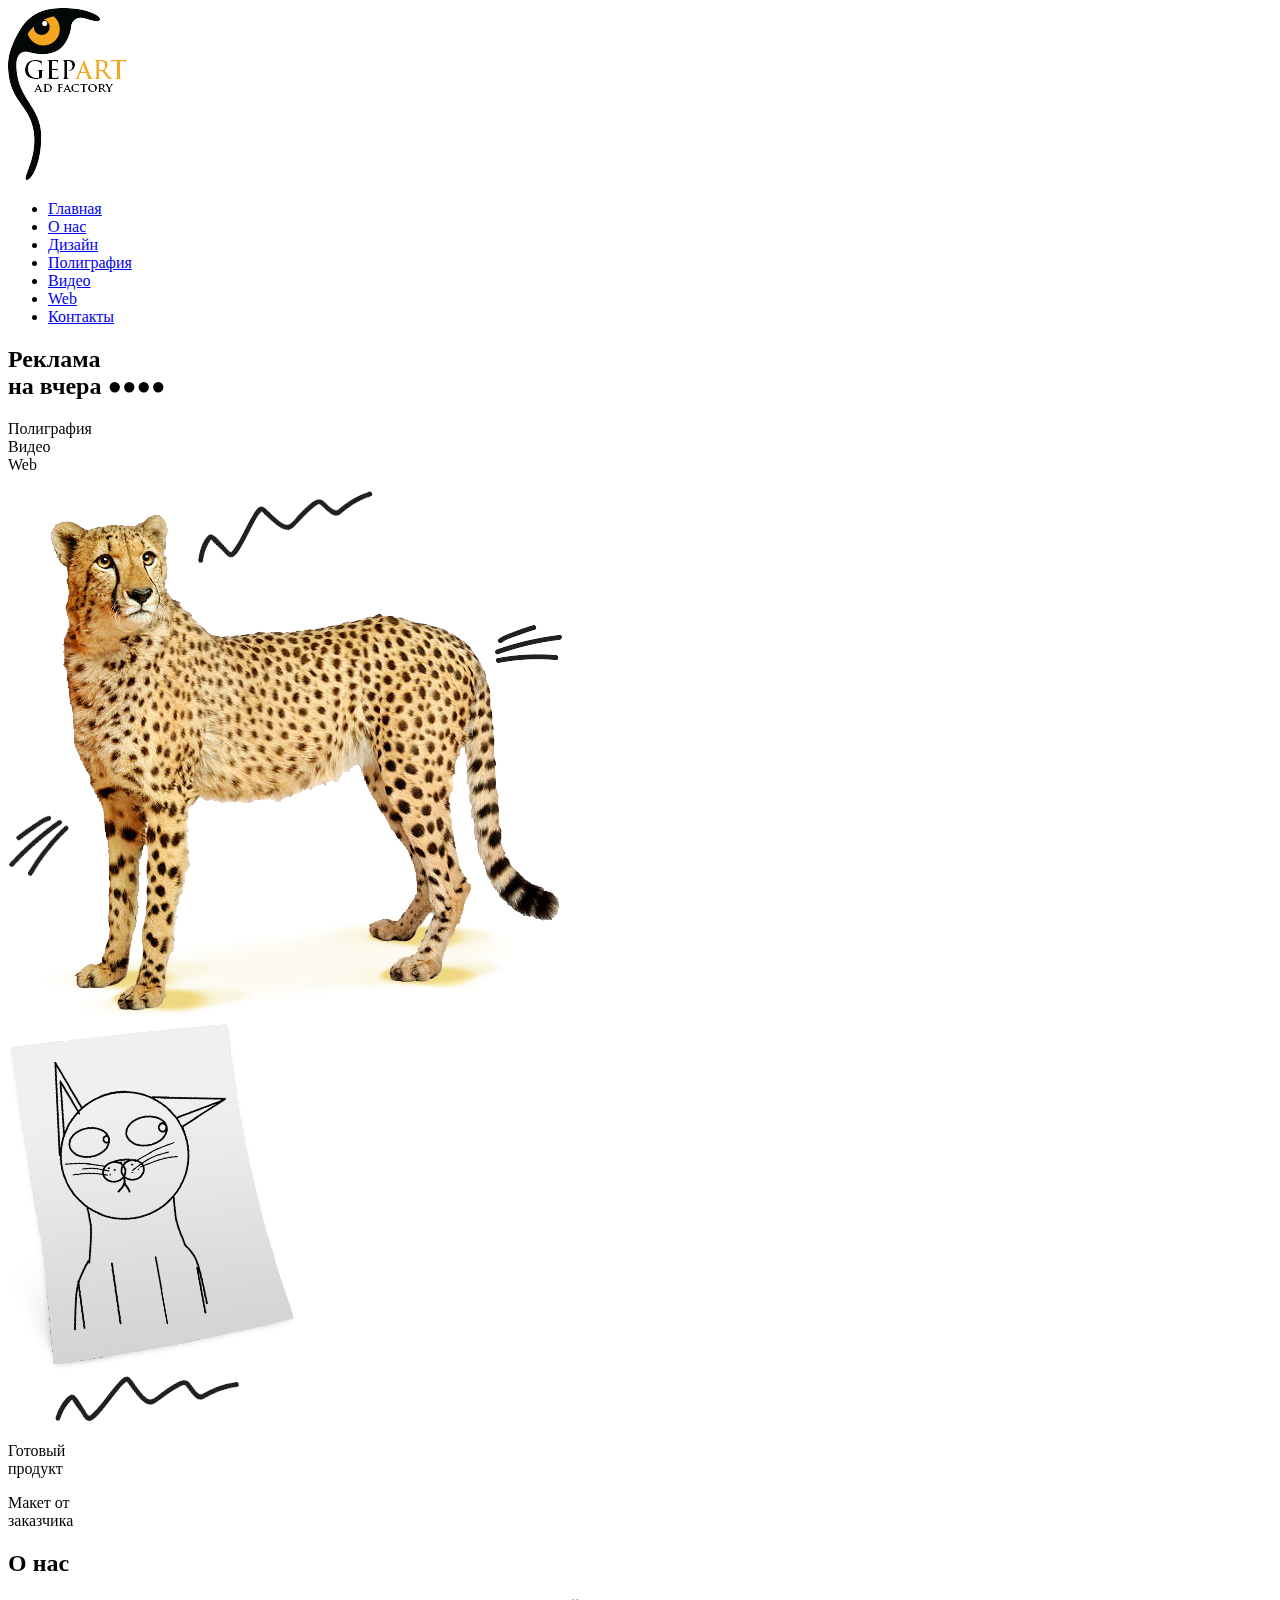
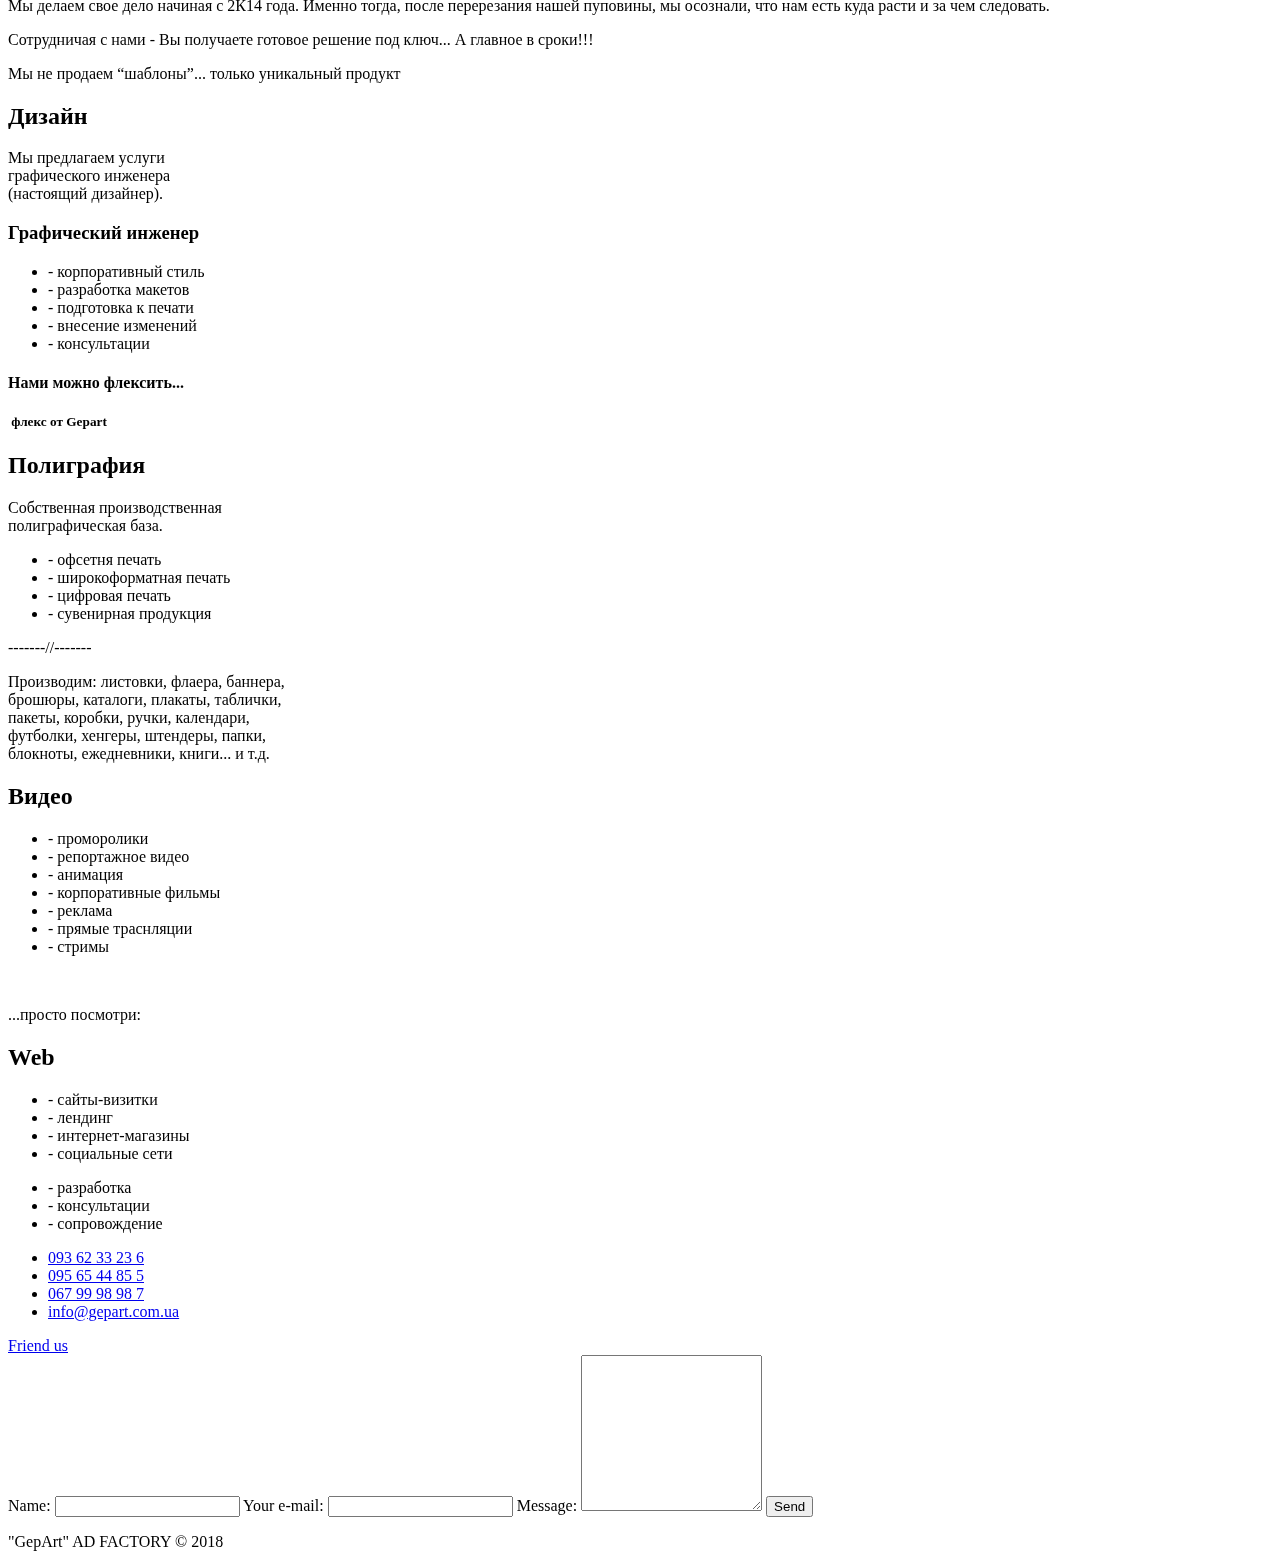
==== commit 7c46646b: "Fix gepard and cat in about section" ====
--- a/index.html
+++ b/index.html
@@ -5,8 +5,8 @@
     <meta name="viewport" content="width=device-width, initial-scale=1.0">
     <meta http-equiv="X-UA-Compatible" content="ie=edge">
     <title>Gepart</title>
-    <link rel="stylesheet" href="/css/fonts.css">
-    <link rel="stylesheet" href="/css/style.css">
+    <link rel="stylesheet" href="/gepart/css/fonts.css">
+    <link rel="stylesheet" href="/gepart/css/style.css">
 </head>
 <body>
     <header class="main-header">
@@ -29,15 +29,17 @@
     <main class="main">
         <section class="home" id="main">
             <div class="home-main-wrap">
-
-                <h2 class='home-main-title'>Реклама<br> на вчера 
-                    <span class="home-main-dots">&#x25CF;<span class="home-main-dots--orange">&#x25CF;</span>&#x25CF;&#x25CF;</span>
-                </h2>
-                <p class='home-main-text'>
-                    <span class="home-main-items">Полиграфия</span><br>
-                    <span class="home-main-items">Видео</span><br>
-                    <span class="home-main-items">Web</span><br>
-                </p>
+                <div class="home-main-container">
+
+                    <h2 class='home-main-title'>Реклама<br> на вчера 
+                        <span class="home-main-dots">&#x25CF;<span class="home-main-dots--orange">&#x25CF;</span>&#x25CF;&#x25CF;</span>
+                    </h2>
+                    <p class='home-main-text'>
+                        <span class="home-main-items">Полиграфия</span><br>
+                        <span class="home-main-items">Видео</span><br>
+                        <span class="home-main-items">Web</span><br>
+                    </p>
+                </div>
             </div>
 
         </section>
@@ -106,14 +108,6 @@
                 </div>
     <h5><img src="/img/arrow--3.png" alt=""> флекс от Gep<span>art</span></h5>
             </div>
-            <!-- <h2 class='home-main-title'>Реклама<br> на вчера 
-                <span class="home-main-dots">&#x25CF;<span class="home-main-dots--orange">&#x25CF;</span>&#x25CF;&#x25CF;</span>
-            </h2>
-            <p class='home-main-text'>
-                <span class="home-main-items">Полиграфия</span><br>
-                <span class="home-main-items">Видео</span><br>
-                <span class="home-main-items">Web</span><br>
-            </p> -->
 
         </section>
         <section class="polygraphy" id="polygraphy">
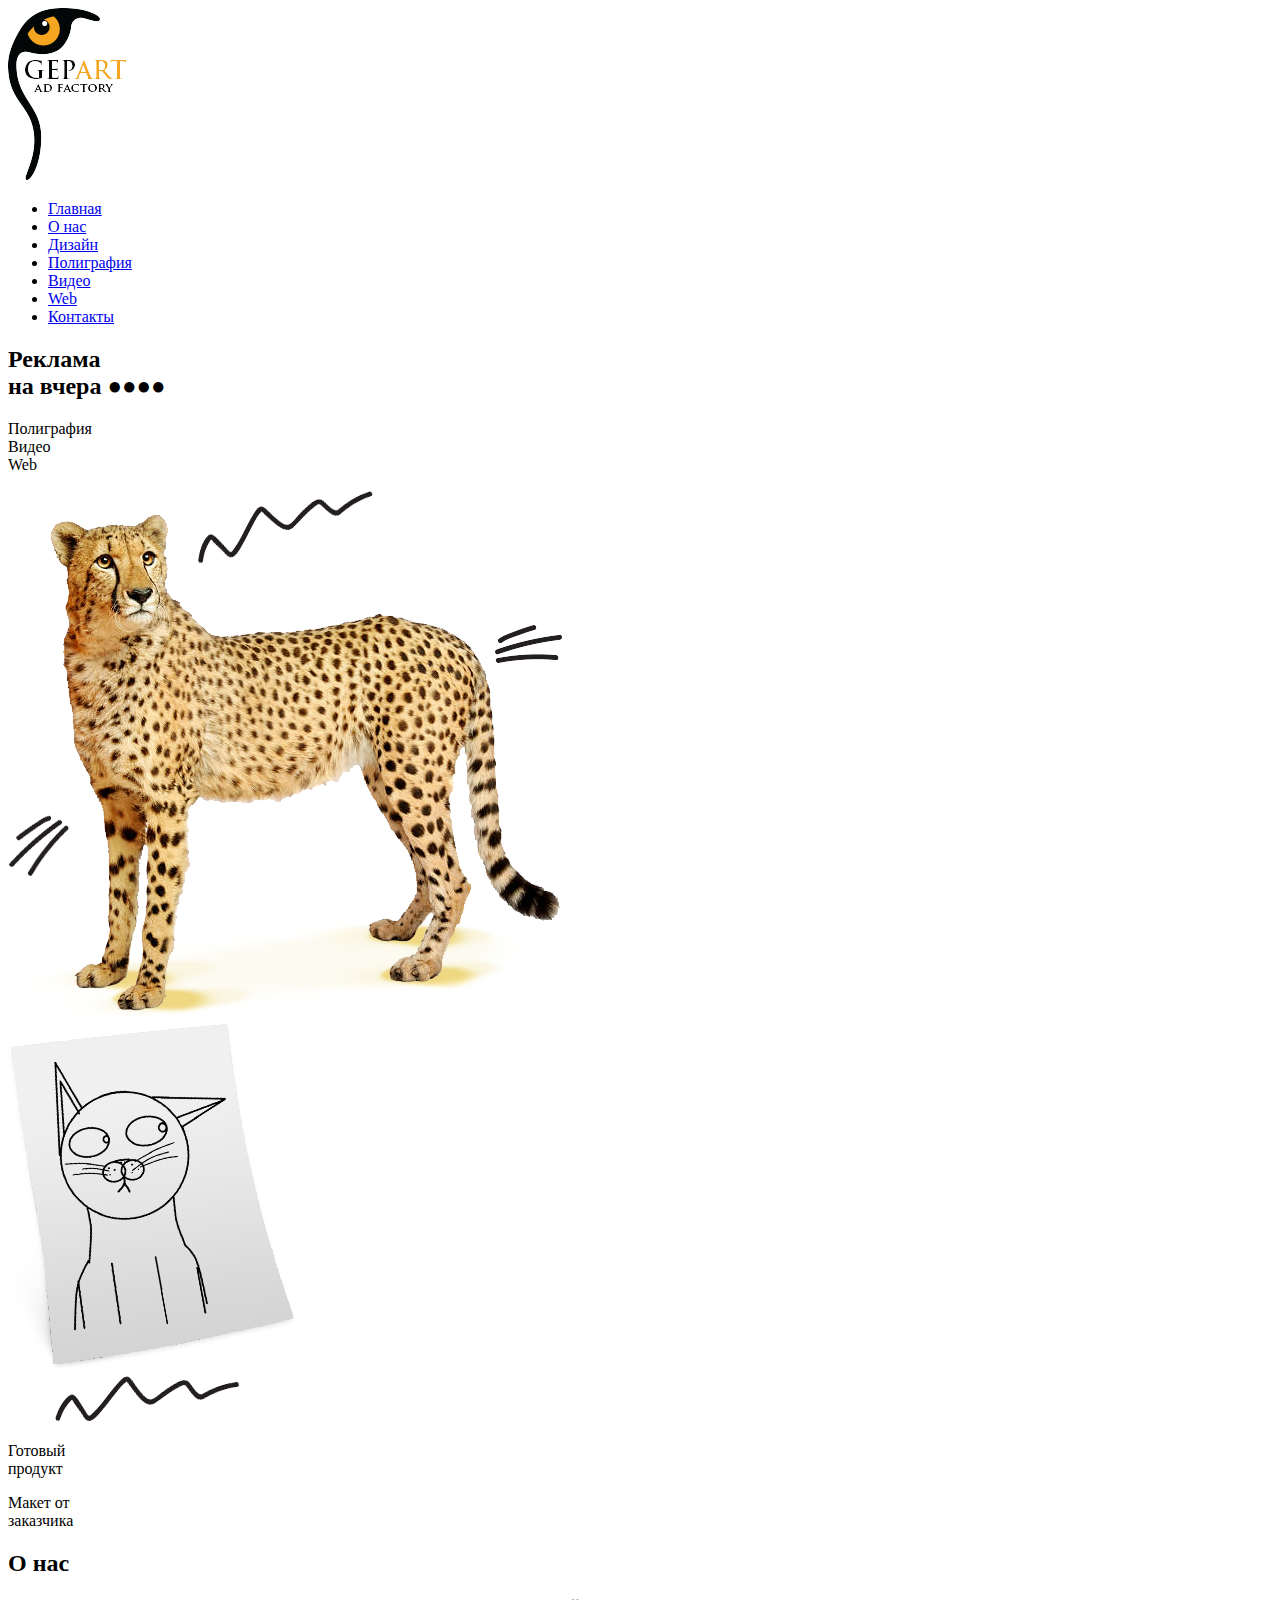
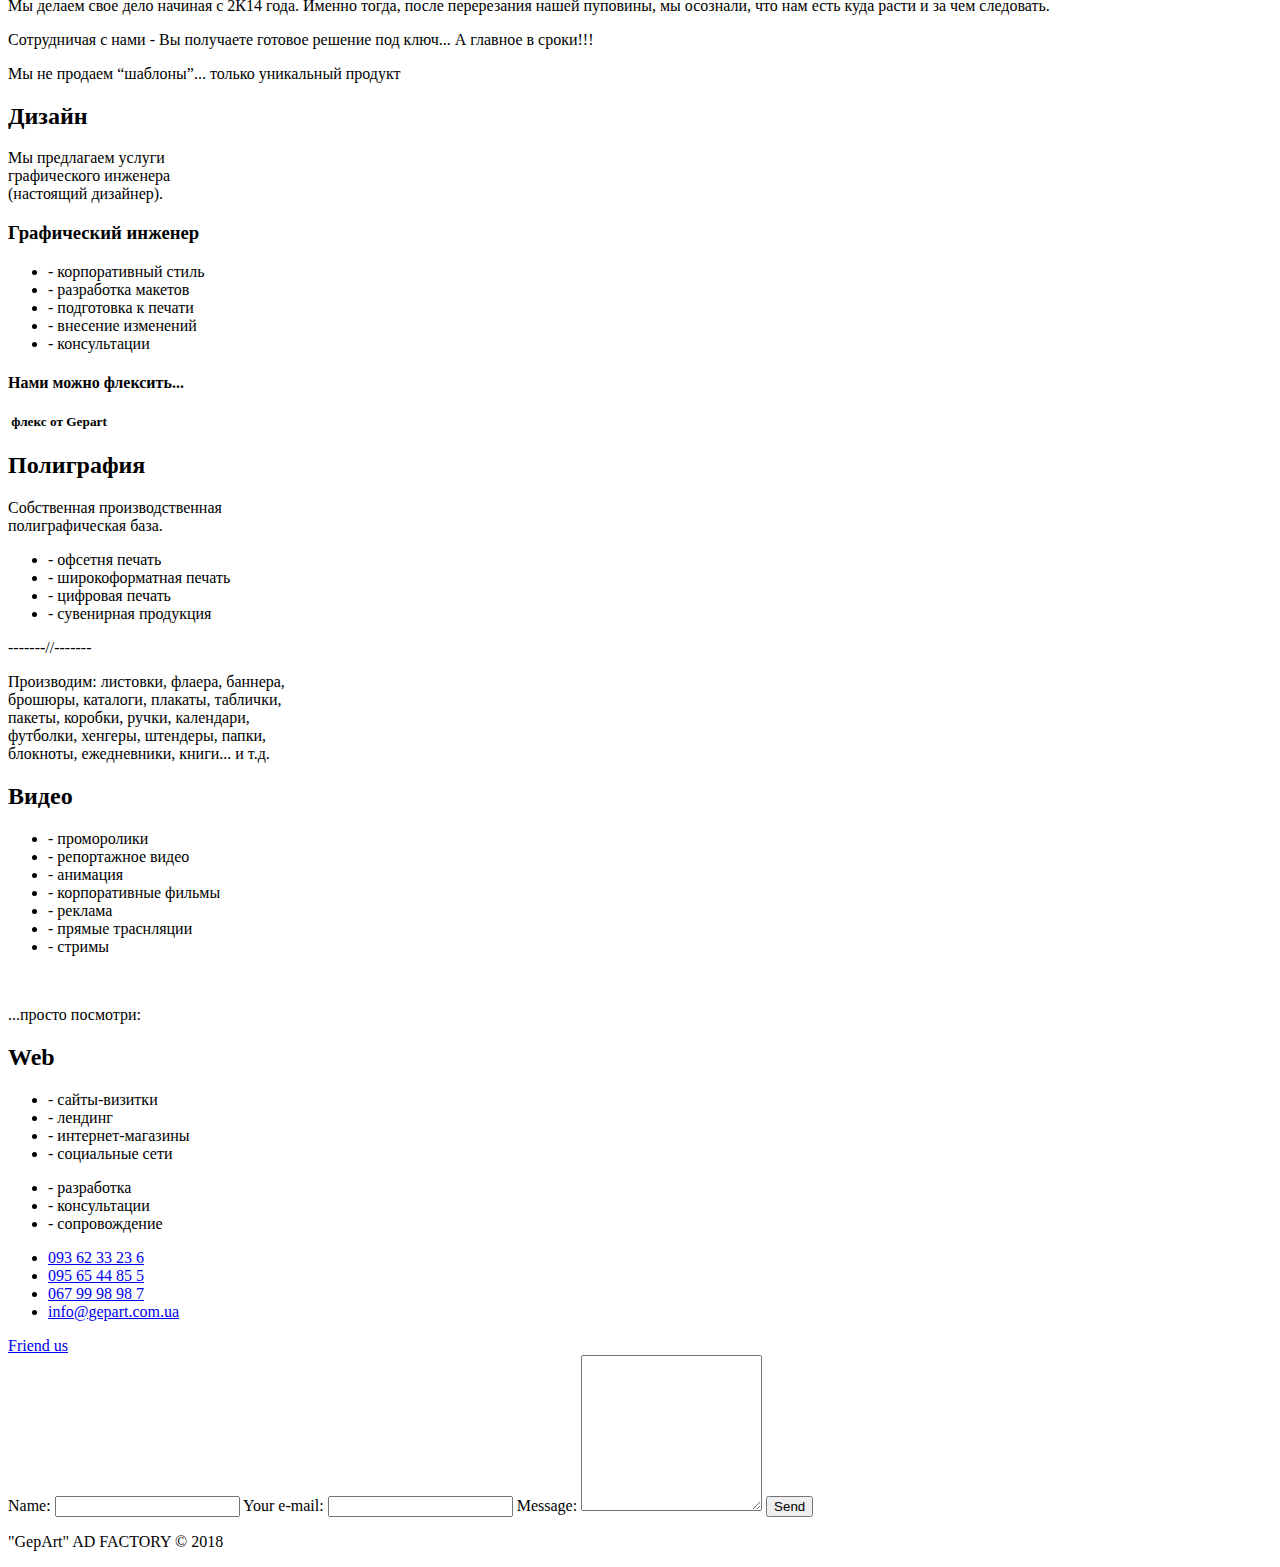
==== commit 9dd4bae2: "Fix links for git pages" ====
--- a/index.html
+++ b/index.html
@@ -217,6 +217,6 @@
                     </footer>
         </section>
     </main>
-    <script src="/js/script.js"></script>
+    <script src="/gepart/js/script.js"></script>
 </body>
 </html>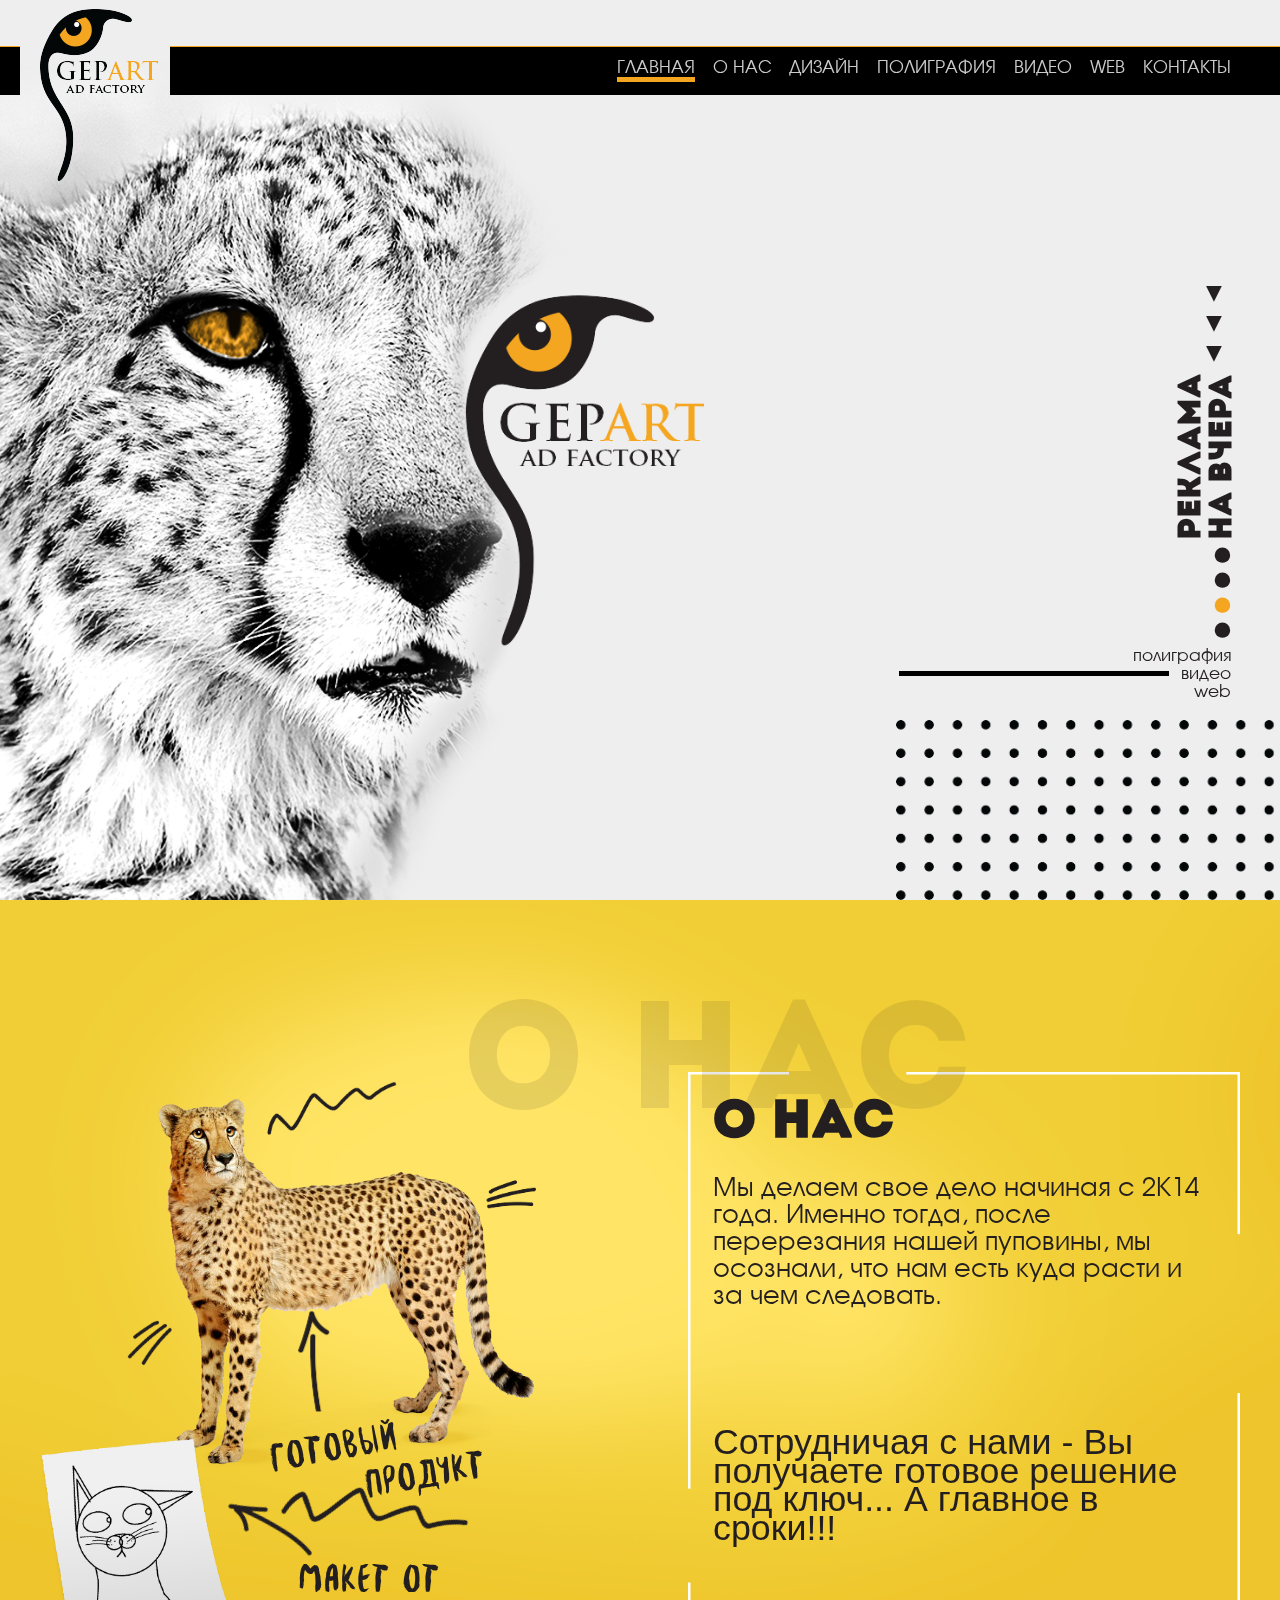
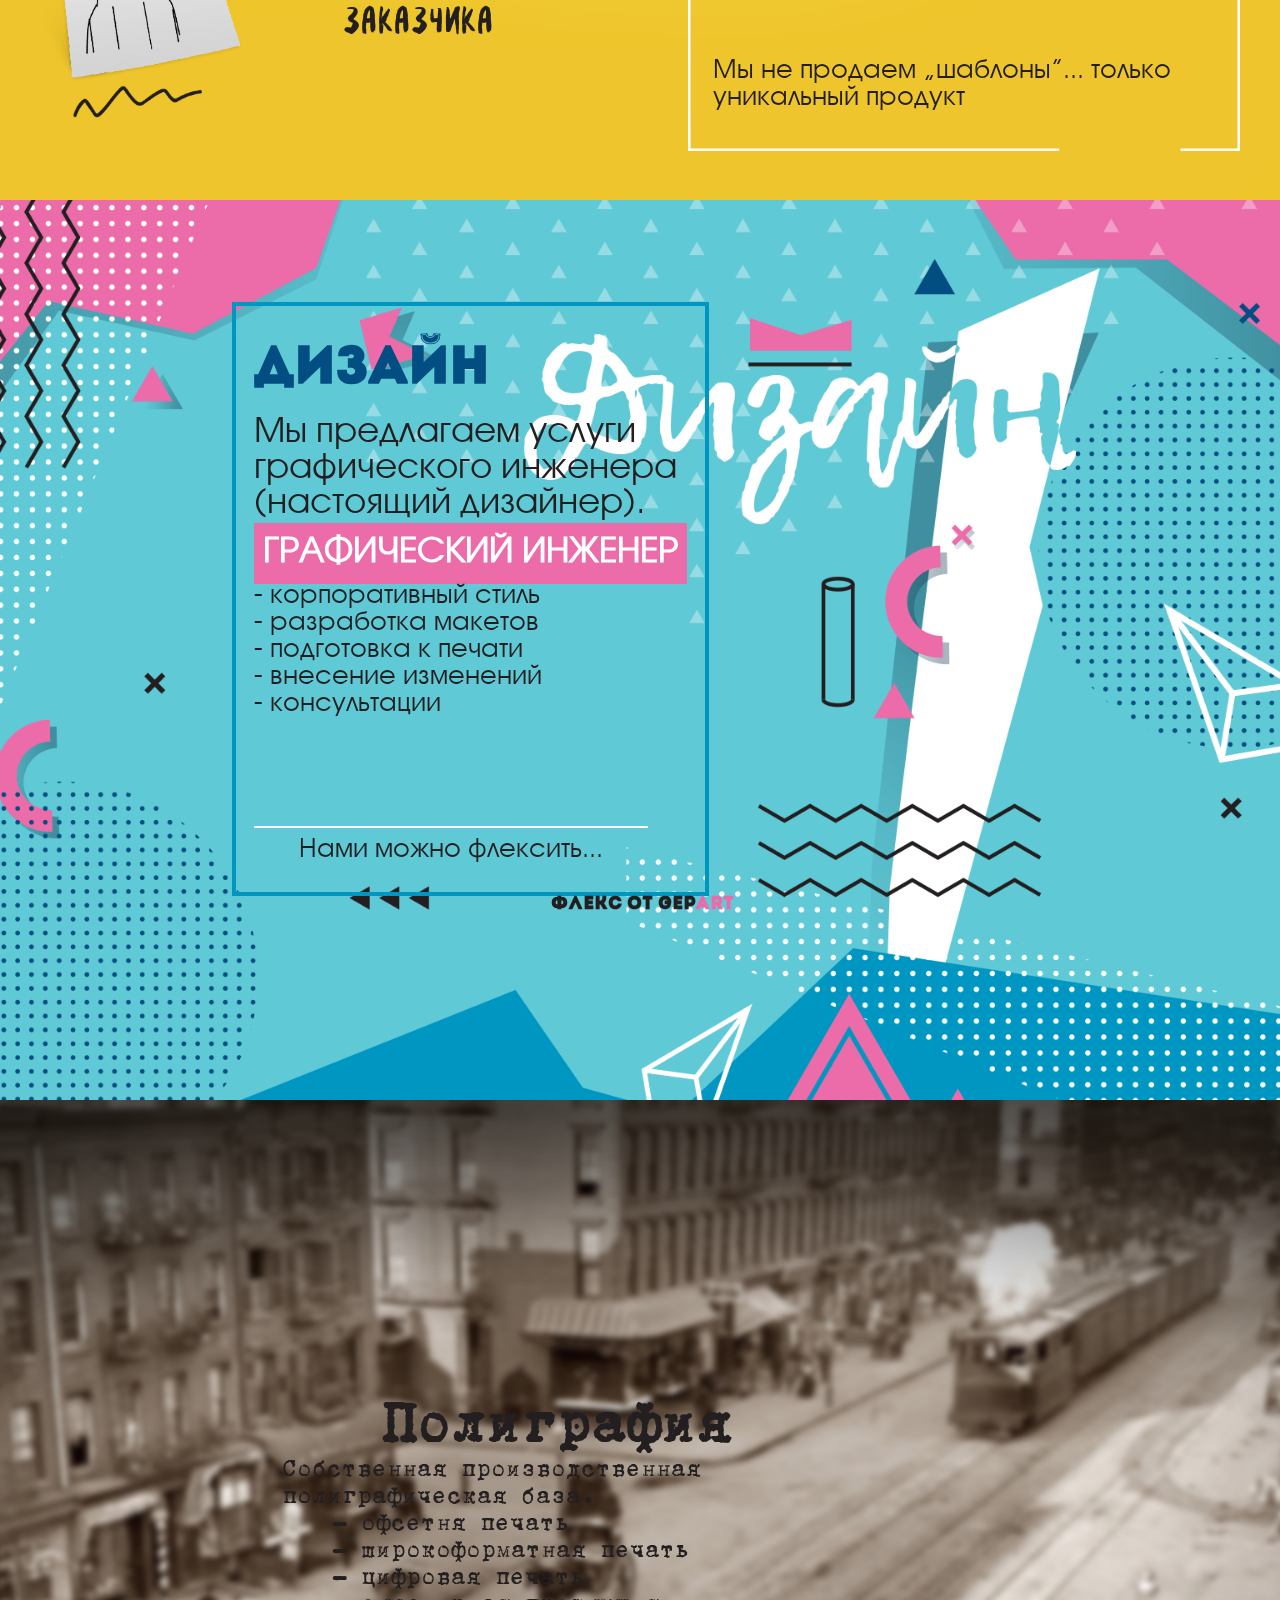
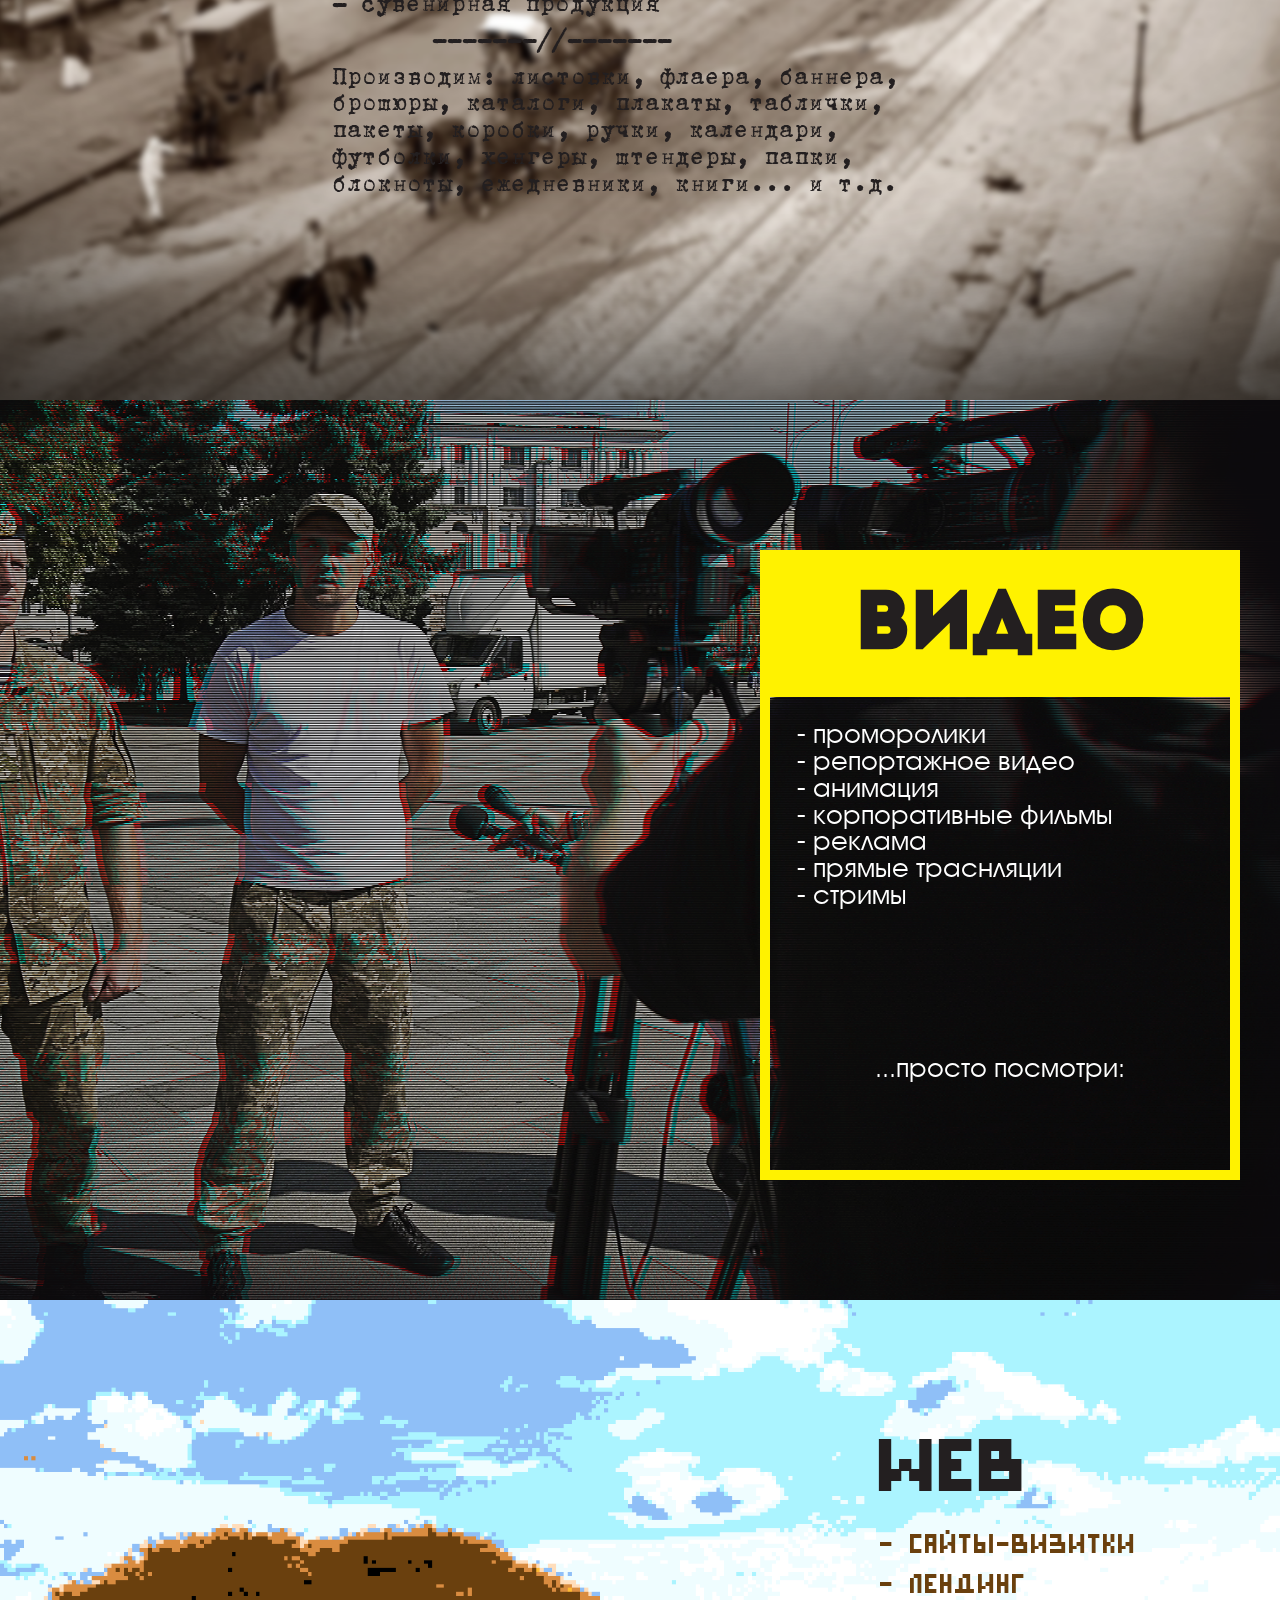
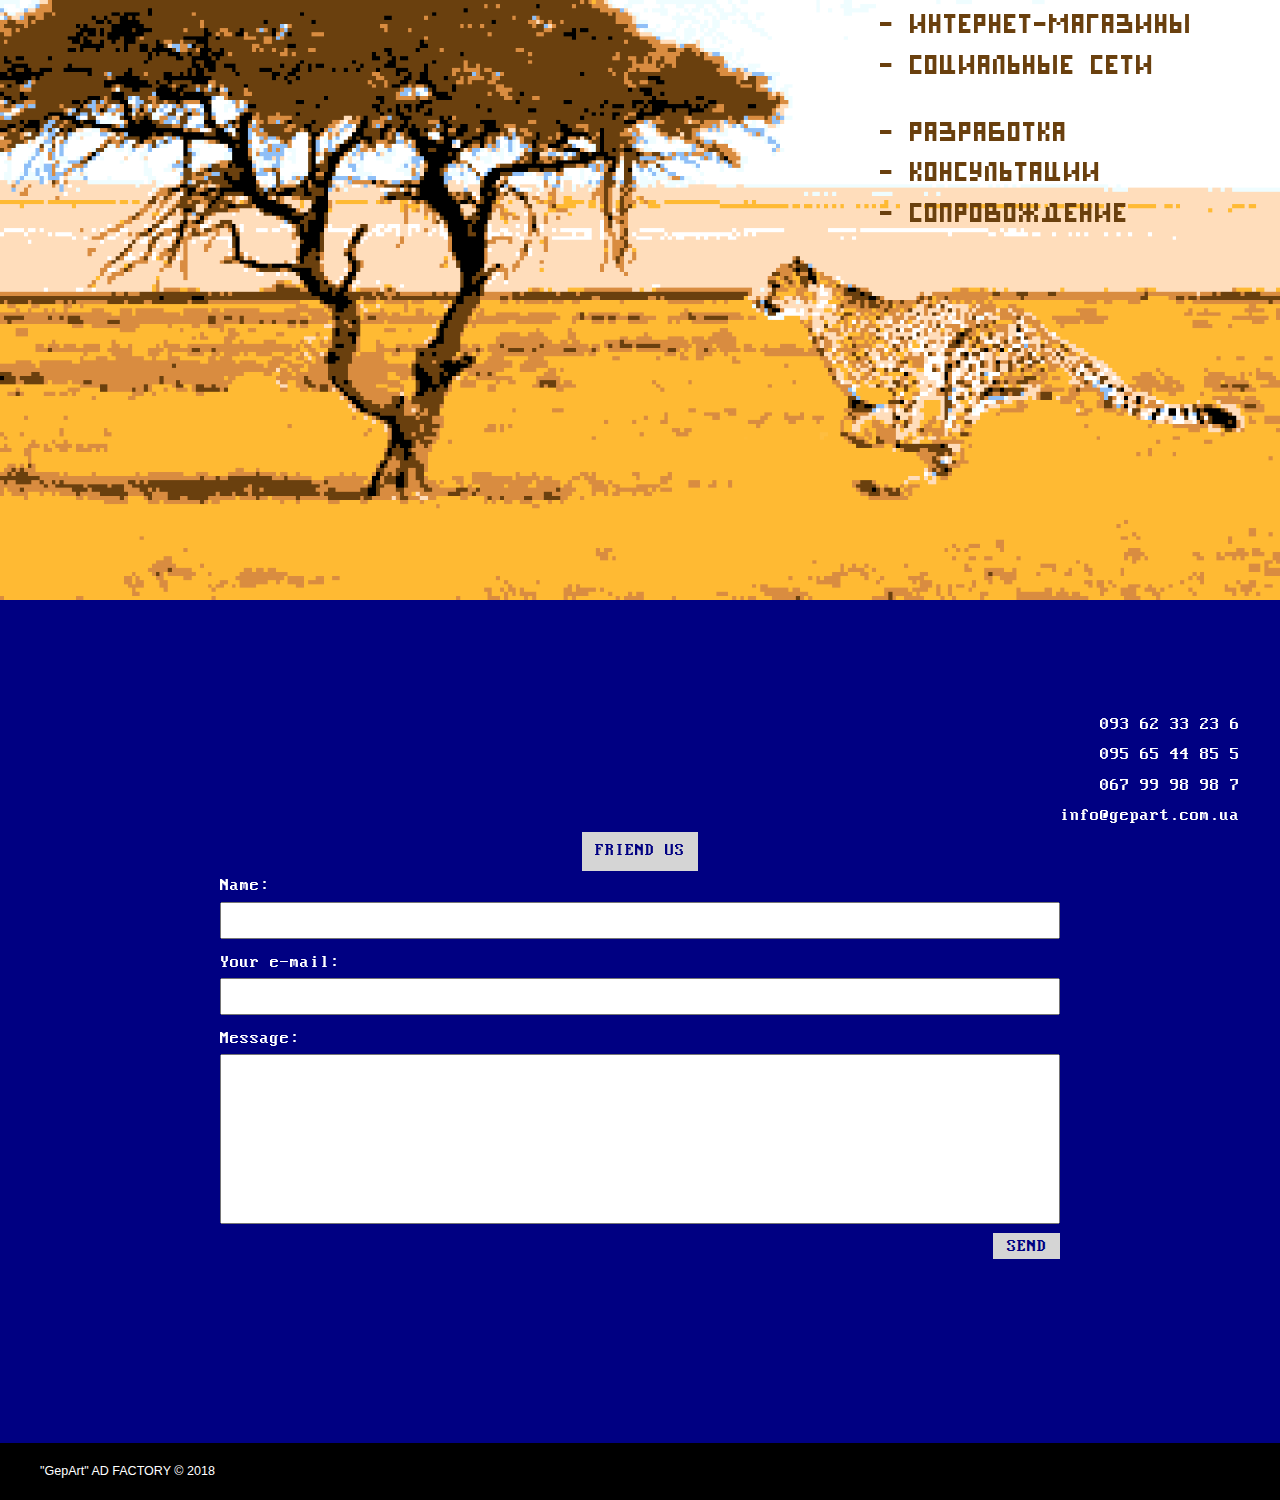
==== commit 39737df2: "Fix styles for main section for smaller screens" ====
--- a/index.html
+++ b/index.html
@@ -1,19 +1,21 @@
 <!DOCTYPE html>
 <html lang="en">
+
 <head>
     <meta charset="UTF-8">
     <meta name="viewport" content="width=device-width, initial-scale=1.0">
     <meta http-equiv="X-UA-Compatible" content="ie=edge">
     <title>Gepart</title>
-    <link rel="stylesheet" href="/gepart/css/fonts.css">
-    <link rel="stylesheet" href="/gepart/css/style.css">
+    <link rel="stylesheet" href="/css/fonts.css">
+    <link rel="stylesheet" href="/css/style.css">
 </head>
+
 <body>
     <header class="main-header">
         <nav class="navigation">
             <div class="navigation-wrap">
                 <a href="/" class="main-logo">
-                <img src="/img/logo.png" alt=""></a>
+                    <img src="/img/logo.png" alt=""></a>
                 <ul class="navigation-list">
                     <li class="navigation-item"><a href="#main" class="navigation-link active">Главная</a></li>
                     <li class="navigation-item"><a href="#about" class="navigation-link">О нас</a></li>
@@ -31,7 +33,7 @@
             <div class="home-main-wrap">
                 <div class="home-main-container">
 
-                    <h2 class='home-main-title'>Реклама<br> на вчера 
+                    <h2 class='home-main-title'>Реклама<br> на вчера
                         <span class="home-main-dots">&#x25CF;<span class="home-main-dots--orange">&#x25CF;</span>&#x25CF;&#x25CF;</span>
                     </h2>
                     <p class='home-main-text'>
@@ -72,15 +74,15 @@
                             расти и за чем следовать.
                         </p>
                         <p class='about-text--marked'>
-                                Сотрудничая с нами -
-                                Вы получаете готовое
-                                решение под ключ...
-                                А главное в сроки!!!
-                                
+                            Сотрудничая с нами -
+                            Вы получаете готовое
+                            решение под ключ...
+                            А главное в сроки!!!
+
                         </p>
                         <p class='about-text'>
-                                Мы не продаем “шаблоны”...
-                                только уникальный продукт
+                            Мы не продаем “шаблоны”...
+                            только уникальный продукт
                         </p>
                     </div>
                 </div>
@@ -94,19 +96,19 @@
 
                     <h2 class="design-title">Дизайн</h2>
                     <p>Мы предлагаем услуги<br>
-                            графического инженера<br>
-                            (настоящий дизайнер).</p>
-                            <h3>Графический инженер</h3>
-    <ul class="design-list">
-            <li class="design-item">- корпоративный стиль</li>
-            <li class="design-item">- разработка макетов</li>
-            <li class="design-item">- подготовка к печати</li>
-            <li class="design-item">- внесение изменений</li>
-            <li class="design-item">- консультации</li>
-        </ul>
-        <h4>Нами можно флексить...</h4>
-                </div>
-    <h5><img src="/img/arrow--3.png" alt=""> флекс от Gep<span>art</span></h5>
+                        графического инженера<br>
+                        (настоящий дизайнер).</p>
+                    <h3>Графический инженер</h3>
+                    <ul class="design-list">
+                        <li class="design-item">- корпоративный стиль</li>
+                        <li class="design-item">- разработка макетов</li>
+                        <li class="design-item">- подготовка к печати</li>
+                        <li class="design-item">- внесение изменений</li>
+                        <li class="design-item">- консультации</li>
+                    </ul>
+                    <h4>Нами можно флексить...</h4>
+                </div>
+                <h5><img src="/img/arrow--3.png" alt=""> флекс от Gep<span>art</span></h5>
             </div>
 
         </section>
@@ -115,47 +117,47 @@
                 <div class="polygraphy-content">
                     <h2 class="polygraphy-title">Полиграфия</h2>
                     <p>Собственная производственная<br>
-                            полиграфическая база.</p>
-                            <div class="polygraphy-column">
-
-                                <ul class="polygraphy-list">
-                                        <li class="polygraphy-item">- офсетня печать</li>
-                                        <li class="polygraphy-item">- широкоформатная печать</li>
-                                        <li class="polygraphy-item">- цифровая печать</li>
-                                        <li class="polygraphy-item">- сувенирная продукция</li>
-                                    </ul>
-                                    <p class="polygraphy-separator">-------//-------</p>
-                                    <p>Производим: листовки, флаера, баннера,<br>
-                                            брошюры, каталоги, плакаты, таблички,<br>
-                                            пакеты, коробки, ручки, календари,<br>
-                                            футболки, хенгеры, штендеры, папки,<br>
-                                            блокноты, ежедневники, книги... и т.д.</p>
-                            </div>
+                        полиграфическая база.</p>
+                    <div class="polygraphy-column">
+
+                        <ul class="polygraphy-list">
+                            <li class="polygraphy-item">- офсетня печать</li>
+                            <li class="polygraphy-item">- широкоформатная печать</li>
+                            <li class="polygraphy-item">- цифровая печать</li>
+                            <li class="polygraphy-item">- сувенирная продукция</li>
+                        </ul>
+                        <p class="polygraphy-separator">-------//-------</p>
+                        <p>Производим: листовки, флаера, баннера,<br>
+                            брошюры, каталоги, плакаты, таблички,<br>
+                            пакеты, коробки, ручки, календари,<br>
+                            футболки, хенгеры, штендеры, папки,<br>
+                            блокноты, ежедневники, книги... и т.д.</p>
+                    </div>
                 </div>
             </div>
 
         </section>
         <section class="video" id="video">
-           <div class="video-wrap">
-               <div class="video-right">
+            <div class="video-wrap">
+                <div class="video-right">
                     <h2 class='video-title'><span>Видео</span></h2>
                     <div class="video-content">
                         <ul class="video-list">
-                                <li class="video-item">- проморолики</li>
-                                <li class="video-item">- репортажное видео</li>
-                                <li class="video-item">- анимация</li>
-                                <li class="video-item">- корпоративные фильмы</li>
-                                <li class="video-item">- реклама</li>
-                                <li class="video-item">- прямые траснляции</li>
-                                <li class="video-item">- стримы</li>
-                            </ul>
-                            <div class="video-link-wrap">
-                                <a href="" class="video-link"><img src="/img/yuotube.png" alt=""></a>
-                                <p>...просто посмотри:</p>
-                            </div>
-                    </div>
-               </div>
-           </div>
+                            <li class="video-item">- проморолики</li>
+                            <li class="video-item">- репортажное видео</li>
+                            <li class="video-item">- анимация</li>
+                            <li class="video-item">- корпоративные фильмы</li>
+                            <li class="video-item">- реклама</li>
+                            <li class="video-item">- прямые траснляции</li>
+                            <li class="video-item">- стримы</li>
+                        </ul>
+                        <div class="video-link-wrap">
+                            <a href="" class="video-link"><img src="/img/yuotube.png" alt=""></a>
+                            <p>...просто посмотри:</p>
+                        </div>
+                    </div>
+                </div>
+            </div>
 
         </section>
         <section class="web" id="web">
@@ -194,7 +196,7 @@
                             <a href="tel:+380679998987">067 99 98 98 7</a>
                         </li>
                         <li class="contacts-item">
-                           <a href="mailto:info@gepart.com.ua">info@gepart.com.ua</a>
+                            <a href="mailto:info@gepart.com.ua">info@gepart.com.ua</a>
                         </li>
                     </ul>
                     <a href="#" class="btn">Friend us</a>
@@ -210,13 +212,14 @@
                 </div>
 
             </div>
-                    <footer class="main-footer">
-                        <div class="main-footer-wrap">
-                            <p>"GepArt" AD FACTORY © 2018</p>
-                        </div>
-                    </footer>
+            <footer class="main-footer">
+                <div class="main-footer-wrap">
+                    <p>"GepArt" AD FACTORY © 2018</p>
+                </div>
+            </footer>
         </section>
     </main>
-    <script src="/gepart/js/script.js"></script>
+    <script src="/js/script.js"></script>
 </body>
+
 </html>--- a/css/fonts.css
+++ b/css/fonts.css
@@ -0,0 +1,62 @@
+@font-face {
+	font-family: 'B52';
+	src: url('../fonts/B52.eot');
+	src: url('../fonts/B52.eot?#iefix') format('embedded-opentype'), url('../fonts/B52.woff2') format('woff2'),
+		url('../fonts/B52.woff') format('woff'), url('../fonts/B52.ttf') format('truetype'),
+		url('../fonts/B52.svg#B52') format('svg');
+	font-weight: normal;
+	font-style: normal;
+}
+
+@font-face {
+	font-family: 'Perfect DOS VGA 437 Win';
+	src: url('../fonts/PerfectDOSVGA437Win.eot');
+	src: url('../fonts/PerfectDOSVGA437Win.eot?#iefix') format('embedded-opentype'),
+		url('../fonts/PerfectDOSVGA437Win.woff2') format('woff2'),
+		url('../fonts/PerfectDOSVGA437Win.woff') format('woff'),
+		url('../fonts/PerfectDOSVGA437Win.ttf') format('truetype'),
+		url('../fonts/PerfectDOSVGA437Win.svg#PerfectDOSVGA437Win') format('svg');
+	font-weight: normal;
+	font-style: normal;
+}
+
+@font-face {
+	font-family: 'Besom 2';
+	src: url('../fonts/Besom.eot');
+	src: url('../fonts/Besom.eot?#iefix') format('embedded-opentype'), url('../fonts/Besom.woff2') format('woff2'),
+		url('../fonts/Besom.woff') format('woff'), url('../fonts/Besom.ttf') format('truetype'),
+		url('../fonts/Besom.svg#Besom') format('svg');
+	font-weight: normal;
+	font-style: normal;
+}
+
+@font-face {
+	font-family: 'Avanti';
+	src: url('../fonts/Avanti.eot');
+	src: url('../fonts/Avanti.eot?#iefix') format('embedded-opentype'), url('../fonts/Avanti.woff2') format('woff2'),
+		url('../fonts/Avanti.woff') format('woff'), url('../fonts/Avanti.ttf') format('truetype'),
+		url('../fonts/Avanti.svg#Avanti') format('svg');
+	font-weight: normal;
+	font-style: normal;
+}
+
+@font-face {
+	font-family: 'Pixel Cyr';
+	src: url('../fonts/PixelCyr-Normal.eot');
+	src: url('../fonts/PixelCyr-Normal.eot?#iefix') format('embedded-opentype'),
+		url('../fonts/PixelCyr-Normal.woff2') format('woff2'), url('../fonts/PixelCyr-Normal.woff') format('woff'),
+		url('../fonts/PixelCyr-Normal.ttf') format('truetype'),
+		url('../fonts/PixelCyr-Normal.svg#PixelCyr-Normal') format('svg');
+	font-weight: normal;
+	font-style: normal;
+}
+
+@font-face {
+	font-family: 'Intro';
+	src: url('../fonts/Intro.eot');
+	src: url('../fonts/Intro.eot?#iefix') format('embedded-opentype'), url('../fonts/Intro.woff2') format('woff2'),
+		url('../fonts/Intro.woff') format('woff'), url('../fonts/Intro.ttf') format('truetype'),
+		url('../fonts/Intro.svg#Intro') format('svg');
+	font-weight: normal;
+	font-style: normal;
+}
--- a/css/style.css
+++ b/css/style.css
@@ -0,0 +1,746 @@
+@charset "UTF-8";
+@keyframes moveInLeft {
+  0% {
+    transform: translateX(-100%); }
+  80% {
+    transform: translateX(10px); }
+  100% {
+    transform: translateX(0); } }
+
+@keyframes moveInRight {
+  0% {
+    transform: translateX(100%); }
+  80% {
+    transform: translateX(-10px); }
+  100% {
+    transform: translateX(0); } }
+
+@keyframes moveInBottom {
+  0% {
+    opacity: 0;
+    transform: translateY(50px); }
+  100% {
+    opacity: 1;
+    transform: translateY(0); } }
+
+*,
+*::before,
+*::after {
+  margin: 0;
+  padding: 0;
+  box-sizing: inherit; }
+
+html {
+  font-size: 56%; }
+  @media (max-width: 56.25em) {
+    html {
+      font-size: 56%; } }
+  @media (min-width: 112.5em) {
+    html {
+      font-size: 62.5%; } }
+
+body {
+  position: relative;
+  box-sizing: border-box;
+  height: 100vh;
+  transform: translate3d(0px, 0px, 0px);
+  transition: all 700ms ease;
+  overflow-y: hidden;
+  scroll-behavior: smooth; }
+
+body {
+  font-family: "Lato", sans-serif;
+  font-weight: 400;
+  line-height: 1.7;
+  color: #231f20; }
+
+.main-slogan {
+  color: #fff;
+  text-transform: uppercase;
+  backface-visibility: hidden; }
+  .main-slogan__primary {
+    display: block;
+    font-size: 6rem;
+    letter-spacing: 3.5rem;
+    font-weight: 400;
+    animation-name: moveInLeft;
+    animation-duration: 1s;
+    animation-timing-function: ease-out; }
+    @media (max-width: 37.5em) {
+      .main-slogan__primary {
+        letter-spacing: 1rem;
+        font-size: 5rem; } }
+  .main-slogan__sub {
+    display: block;
+    font-size: 2rem;
+    letter-spacing: 1.74rem;
+    margin-bottom: 6rem;
+    animation: moveInRight 1s ease-out; }
+    @media (max-width: 37.5em) {
+      .main-slogan__sub {
+        letter-spacing: .5rem; } }
+
+.heading-secondary {
+  display: inline-block;
+  font-size: 3.5rem;
+  font-weight: 700;
+  text-transform: uppercase;
+  letter-spacing: 3px;
+  background-image: linear-gradient(to right, #7ed56f, #28b485);
+  -webkit-background-clip: text;
+  color: transparent;
+  transition: .2s; }
+  @media (max-width: 56.25em) {
+    .heading-secondary {
+      font-size: 3rem; } }
+  @media (max-width: 37.5em) {
+    .heading-secondary {
+      font-size: 2.5rem; } }
+  .heading-secondary:hover {
+    transform: skewX(10deg) skewY(0.2deg) scale(1.02);
+    text-shadow: 0.5rem 1rem 1rem rgba(0, 0, 0, 0.3); }
+
+.heading-tertiary {
+  font-size: 1.6rem;
+  font-weight: 700;
+  text-transform: uppercase; }
+
+.paragraph {
+  font-size: 1.6rem; }
+  .paragraph:not(:last-child) {
+    margin-bottom: 3rem; }
+
+.u-center-text {
+  text-align: center; }
+
+.u-margin-bottom-big {
+  margin-bottom: 8rem; }
+  @media (max-width: 56.25em) {
+    .u-margin-bottom-big {
+      margin-bottom: 5rem; } }
+
+.u-margin-bottom-medium {
+  margin-bottom: 4rem !important; }
+  @media (max-width: 56.25em) {
+    .u-margin-bottom-medium {
+      margin-bottom: 3rem !important; } }
+
+.u-margin-bottom-small {
+  margin-bottom: 1.5rem; }
+
+.u-margin-top-big {
+  margin-top: 8rem; }
+
+.u-margin-top-huge {
+  margin-top: 10rem; }
+
+.btn, .btn:link, .btn:visited {
+  display: inline-block;
+  padding: .5rem 1.5rem;
+  text-transform: uppercase;
+  text-decoration: none;
+  text-align: center;
+  transition: .2s;
+  background-color: #d5d5d5;
+  max-width: 150px;
+  font-family: 'Perfect DOS VGA 437 Win';
+  font-size: 2rem;
+  border: none;
+  cursor: pointer;
+  color: #000082; }
+
+.btn:hover {
+  transform: translateY(-3px);
+  box-shadow: 0 1rem 2rem rgba(0, 0, 0, 0.2); }
+  .btn:hover::after {
+    transform: scaleX(1.2) scaleY(1.4);
+    opacity: 0; }
+
+.btn:active, .btn:focus {
+  transform: translateY(-1px);
+  box-shadow: 0 0.5rem 1rem rgba(0, 0, 0, 0.2);
+  outline: none; }
+
+.main-footer {
+  color: #fff;
+  background-color: #000;
+  padding: 2rem 0;
+  font-size: 1.4rem;
+  position: absolute;
+  bottom: 0;
+  width: 100%; }
+  .main-footer-wrap {
+    min-width: 1024px;
+    max-width: 1200px;
+    margin: 0 auto; }
+
+.main-header {
+  position: absolute;
+  top: 0;
+  width: 100%;
+  overflow: auto;
+  transition: all 700ms ease; }
+
+.navigation {
+  position: relative;
+  padding-top: 1rem; }
+  .navigation::before, .navigation::after {
+    content: '';
+    position: absolute;
+    top: calc(55px - 1rem);
+    height: 5.5rem;
+    width: calc((100% - 1200px) / 2 - 20px);
+    border-top: 1px solid #f5a621;
+    background-color: #000;
+    z-index: 1; }
+  .navigation::after {
+    right: 0;
+    width: calc((100% - 1200px) / 2 + 1200px - 130px); }
+    @media (max-width: 75em) {
+      .navigation::after {
+        width: calc((100% - 1024px) / 2 + 1024px - 130px); } }
+  .navigation-wrap {
+    min-width: 1024px;
+    max-width: 1200px;
+    margin: 0 auto;
+    display: flex;
+    justify-content: space-between; }
+  .navigation .main-logo {
+    z-index: 2; }
+  .navigation-list {
+    display: flex;
+    height: max-content;
+    padding-top: 45px;
+    list-style: none;
+    z-index: 2; }
+  .navigation-item {
+    margin: 0 1rem; }
+  .navigation-link {
+    position: relative;
+    font-family: 'Avanti';
+    font-size: 2rem;
+    text-decoration: none;
+    text-transform: uppercase;
+    color: rgba(255, 255, 255, 0.8);
+    transition: .3s; }
+    .navigation-link:hover {
+      color: white; }
+    .navigation-link.active::after {
+      content: '';
+      position: absolute;
+      left: 0;
+      bottom: -5px;
+      width: 100%;
+      height: 5px;
+      background-color: #f5a621; }
+
+.main {
+  transform: translate3d(0px, 0px, 0px);
+  transition: all 700ms ease;
+  overflow-y: hidden;
+  scroll-behavior: smooth; }
+
+.home {
+  display: flex;
+  flex-direction: column;
+  height: 100vh;
+  background: #eee; }
+  .home-main-wrap {
+    position: relative;
+    height: 100vh;
+    animation-name: moveInRight;
+    animation-duration: 1s;
+    animation-timing-function: ease-out;
+    backface-visibility: hidden; }
+    .home-main-wrap::before, .home-main-wrap::after {
+      content: "";
+      position: absolute; }
+    .home-main-wrap::before {
+      width: 55%;
+      height: 100%;
+      background-image: url("../img/main--gepart.png");
+      background-position: 99%;
+      background-size: cover; }
+    .home-main-wrap::after {
+      bottom: 0;
+      right: 0;
+      width: 30%;
+      height: 20%;
+      background-image: url("../img/main--dots.png");
+      background-size: cover; }
+  .home-main-container {
+    min-width: 1024px;
+    max-width: 1200px;
+    margin: 0 auto;
+    display: flex;
+    flex-direction: column;
+    justify-content: flex-end;
+    align-items: flex-end;
+    height: 65vh;
+    margin-top: 13vh; }
+    @media (min-width: 112.5em) {
+      .home-main-container {
+        margin-top: 10vh; } }
+  .home-main-title {
+    position: relative;
+    padding: 12rem 0;
+    font-family: "Intro";
+    font-size: 3.5rem;
+    line-height: 1;
+    text-transform: uppercase;
+    color: #231f20;
+    writing-mode: vertical-rl;
+    transform: rotate(180deg); }
+    @media (min-width: 112.5em) {
+      .home-main-title {
+        padding: 13rem 0;
+        font-size: 4.5rem; } }
+    .home-main-title::before {
+      content: "\25B2\25B2\25B2";
+      position: absolute;
+      bottom: 1.5rem;
+      right: 3rem;
+      font-size: 3rem;
+      letter-spacing: 0px; }
+      @media (min-width: 112.5em) {
+        .home-main-title::before {
+          bottom: -1.5rem;
+          font-size: 5rem;
+          letter-spacing: -15px; } }
+  .home-main-dots {
+    position: absolute;
+    left: -0.5rem;
+    top: -0.5rem;
+    letter-spacing: -15px;
+    font-size: 4rem; }
+    .home-main-dots--orange {
+      color: #f5a621; }
+  .home-main-text {
+    position: relative;
+    text-align: right;
+    text-transform: lowercase;
+    padding-right: 1rem;
+    font-family: "Avanti";
+    font-size: 2rem;
+    line-height: 1; }
+    @media (min-width: 112.5em) {
+      .home-main-text {
+        font-size: 3rem; } }
+    .home-main-text::before {
+      content: "";
+      position: absolute;
+      top: 2.5rem;
+      height: 5px;
+      left: calc(4rem - 270px);
+      width: 270px;
+      background-color: #000; }
+      @media (min-width: 112.5em) {
+        .home-main-text::before {
+          top: 4.3rem;
+          left: calc(7rem - 270px);
+          height: 10px; } }
+
+.about {
+  background-image: url("../img/about--bg.png");
+  background-position: 0 0;
+  background-size: cover;
+  width: 100vw;
+  height: 100vh; }
+  .about-wrap {
+    min-width: 1024px;
+    max-width: 1200px;
+    margin: 0 auto;
+    display: flex;
+    justify-content: space-between;
+    height: 100%;
+    padding-top: calc(100px + 5rem); }
+    .about-wrap.animate {
+      animation-name: moveInLeft;
+      animation-duration: 1s;
+      animation-timing-function: ease-out;
+      backface-visibility: hidden; }
+  .about-img-wrap {
+    position: relative;
+    width: 54%;
+    height: 95%;
+    padding-top: 4rem; }
+  .about-img--gepard {
+    position: relative;
+    display: block;
+    width: 90%;
+    text-align: center; }
+    .about-img--gepard img {
+      width: 70%;
+      text-align: center; }
+      @media (min-width: 112.5em) {
+        .about-img--gepard img {
+          width: 100%; } }
+  .about-img--cat {
+    position: absolute;
+    top: 55%; }
+    @media (min-width: 112.5em) {
+      .about-img--cat {
+        top: 50%; } }
+    .about-img--cat img {
+      width: 70%; }
+      @media (min-width: 112.5em) {
+        .about-img--cat img {
+          width: 100%; } }
+  .about-img-text {
+    position: relative;
+    display: flex;
+    flex-direction: column;
+    align-items: flex-end;
+    font-family: "Besom 2";
+    font-size: 4.7rem;
+    line-height: 1; }
+  .about-img--ready {
+    position: relative;
+    padding-right: 30%;
+    transform: rotate(-10deg) translate(0, -8rem); }
+    @media (min-width: 112.5em) {
+      .about-img--ready {
+        padding-right: 23%;
+        transform: rotate(-10deg) translate(0, -4rem); } }
+    .about-img--ready span {
+      padding-left: 10rem; }
+    .about-img--ready::before, .about-img--ready::after {
+      content: "";
+      position: absolute; }
+    .about-img--ready::before {
+      top: -120px;
+      left: 5rem;
+      width: 35px;
+      height: 100px;
+      background: url("../img/arrow--1.png") no-repeat;
+      transform: rotate(10deg); }
+    .about-img--ready::after {
+      width: 200px;
+      height: 85px;
+      left: 0;
+      bottom: -7rem;
+      background: url(../img/waves--1.png) no-repeat;
+      transform: rotate(35deg); }
+  .about-img--mockup {
+    position: relative;
+    padding-right: 30%;
+    transform: translate(0, 0); }
+    @media (min-width: 112.5em) {
+      .about-img--mockup {
+        padding-right: 10%;
+        transform: translate(0, 9rem); } }
+    .about-img--mockup span {
+      padding-left: 5rem; }
+    .about-img--mockup::before, .about-img--mockup::after {
+      content: "";
+      position: absolute; }
+    .about-img--mockup::before {
+      top: -40px;
+      left: -80px;
+      width: 250px;
+      height: 100px;
+      background: url("../img/arrow--2.png") no-repeat;
+      transform: rotate(10deg); }
+  .about-text-wrap {
+    position: relative;
+    width: 46%;
+    height: 90%;
+    margin-top: 3rem;
+    border: 25px solid #fff;
+    border-image: url("../img/about-border.png") 30 round round; }
+    .about-text-wrap::before {
+      content: "О нас";
+      position: absolute;
+      left: -50%;
+      top: -3rem;
+      width: 150%;
+      font-family: "Intro";
+      font-size: 17rem;
+      text-transform: uppercase;
+      line-height: 0;
+      opacity: 0.1; }
+  .about-title {
+    font-family: "Intro";
+    font-size: 6rem;
+    margin-top: 0;
+    margin-bottom: 3rem;
+    line-height: 1; }
+  .about-text {
+    font-family: "Avanti";
+    font-size: 3rem;
+    line-height: 1; }
+    .about-text--marked {
+      font-size: 4rem;
+      line-height: 0.8; }
+  .about-typography {
+    display: flex;
+    flex-direction: column;
+    justify-content: space-between;
+    height: 85%; }
+
+.design {
+  background-image: url("../img/design--bg.png");
+  background-position: 50%;
+  background-size: cover;
+  width: 100vw;
+  height: 100vh; }
+  .design-wrap {
+    min-width: 1024px;
+    max-width: 1200px;
+    margin: 0 auto;
+    padding: 0 15%;
+    padding-top: 8%; }
+    .design-wrap.animate {
+      animation-name: moveInRight;
+      animation-duration: 1s;
+      animation-timing-function: ease-out;
+      backface-visibility: hidden; }
+    @media (max-width: 75em) {
+      .design-wrap {
+        padding: 0 13%;
+        padding-top: 20%; } }
+    @media (min-width: 112.5em) {
+      .design-wrap {
+        padding: 0 5%;
+        padding-top: 15%; } }
+    .design-wrap p {
+      font-family: "Avanti";
+      font-size: 4rem;
+      line-height: 1; }
+    .design-wrap h3 {
+      font-family: "Avanti";
+      font-size: 4rem;
+      background-color: #eb6ca9;
+      width: max-content;
+      padding: 0 1rem;
+      text-transform: uppercase;
+      color: #fff; }
+    .design-wrap h4 {
+      font-family: "Avanti";
+      font-size: 3rem;
+      font-weight: normal;
+      margin-top: 12rem;
+      padding: 0 5rem;
+      border-top: 2px solid #fff;
+      width: max-content; }
+      @media (max-width: 75em) {
+        .design-wrap h4 {
+          margin-top: 3rem; } }
+      @media (min-width: 112.5em) {
+        .design-wrap h4 {
+          margin-left: 5rem;
+          margin-top: 15rem; } }
+    .design-wrap h5 {
+      font-size: 2rem;
+      font-family: "Intro";
+      text-align: center;
+      line-height: 1; }
+      .design-wrap h5img {
+        vertical-align: sub; }
+      .design-wrap h5 span {
+        color: #eb6ca9; }
+  .design-bordered {
+    width: max-content;
+    padding: 2rem;
+    border: 4px solid #0096c2; }
+  .design-title {
+    font-size: 6rem;
+    font-family: "Intro";
+    color: #024e82; }
+  .design-list {
+    list-style: none;
+    font-family: "Avanti";
+    font-size: 3rem;
+    line-height: 1; }
+
+.polygraphy {
+  background-image: url("../img/polygraphy--bg.png");
+  background-position: 50%;
+  background-size: cover;
+  width: 100vw;
+  height: 100vh; }
+  .polygraphy-wrap {
+    display: flex;
+    padding-top: 75px;
+    background-image: url("../img/paper--bg.png");
+    background-position: 50% 100%;
+    background-size: 70%;
+    background-repeat: no-repeat;
+    height: 100vh; }
+    @media (max-width: 75em) {
+      .polygraphy-wrap {
+        background-size: 95%; } }
+    @media (min-width: 112.5em) {
+      .polygraphy-wrap {
+        padding-top: 150px; } }
+    @media (width: 1280px) {
+      .polygraphy-wrap {
+        background-size: 100%; } }
+    .polygraphy-wrap.animate {
+      animation-name: moveInLeft;
+      animation-duration: 1s;
+      animation-timing-function: ease-out;
+      backface-visibility: hidden; }
+  .polygraphy-content {
+    min-width: 1024px;
+    max-width: 1200px;
+    margin: 0 auto;
+    align-self: center;
+    padding: 0 12%;
+    height: 30vw;
+    font-family: "B52";
+    font-size: 3rem;
+    line-height: 1; }
+    @media (max-width: 75em) {
+      .polygraphy-content {
+        padding: 0 16%; } }
+    @media (min-width: 112.5em) {
+      .polygraphy-content {
+        padding: 0 5%; } }
+  .polygraphy-title {
+    padding-left: 100px;
+    font-size: 7rem; }
+  .polygraphy-column {
+    padding-left: 50px;
+    display: flex;
+    flex-direction: column;
+    justify-content: space-between;
+    height: 75%; }
+  .polygraphy-list {
+    list-style: none; }
+  .polygraphy-separator {
+    padding-left: 100px; }
+
+.video {
+  background-image: url("../img/video--bg.png");
+  background-position: 50%;
+  background-size: cover;
+  width: 100vw;
+  height: 100vh; }
+  .video-wrap {
+    min-width: 1024px;
+    max-width: 1200px;
+    margin: 0 auto;
+    padding-top: 150px; }
+    .video-wrap.animate {
+      animation-name: moveInRight;
+      animation-duration: 1s;
+      animation-timing-function: ease-out;
+      backface-visibility: hidden; }
+  .video-right {
+    width: 40%;
+    height: 70vh;
+    margin-left: auto;
+    border: 10px solid #fff200; }
+  .video-title {
+    background-color: #fff200;
+    color: transparent;
+    text-align: center;
+    text-transform: uppercase; }
+    .video-title span {
+      font-family: "Intro";
+      font-size: 9rem;
+      color: #231f20; }
+  .video-content {
+    display: flex;
+    flex-direction: column;
+    justify-content: space-between;
+    height: 65%; }
+  .video-list {
+    padding: 3rem;
+    list-style: none;
+    color: #fff; }
+  .video-item {
+    font-family: "Avanti";
+    font-size: 3rem;
+    line-height: 1; }
+  .video-link-wrap {
+    text-align: center;
+    font-family: "Avanti";
+    font-size: 3rem;
+    color: #fff; }
+
+.web {
+  background-image: url("../img/web--bg.png");
+  background-position: 50%;
+  background-size: cover;
+  width: 100vw;
+  height: 100vh; }
+  .web-wrap {
+    min-width: 1024px;
+    max-width: 1200px;
+    margin: 0 auto;
+    padding-top: 100px; }
+    .web-wrap.animate {
+      animation-name: moveInLeft;
+      animation-duration: 1s;
+      animation-timing-function: ease-out;
+      backface-visibility: hidden; }
+  .web-right {
+    display: flex;
+    flex-direction: column;
+    width: 30%;
+    margin-left: auto; }
+  .web-title {
+    font-family: "Pixel Cyr";
+    font-size: 8rem; }
+  .web-list {
+    list-style: none;
+    color: #6a400e;
+    margin-bottom: 3rem; }
+  .web-item {
+    font-family: "Pixel Cyr";
+    font-size: 3rem;
+    line-height: 1.5; }
+
+.contacts {
+  background: #000082;
+  width: 100vw;
+  height: 100vh; }
+  .contacts-wrap.animate {
+    animation-name: moveInRight;
+    animation-duration: 1s;
+    animation-timing-function: ease-out;
+    backface-visibility: hidden; }
+  .contacts-content {
+    min-width: 1024px;
+    max-width: 1200px;
+    margin: 0 auto;
+    display: flex;
+    flex-direction: column;
+    padding-top: 110px; }
+    .contacts-content .btn {
+      align-self: center; }
+  .contacts-list {
+    text-align: right;
+    align-self: flex-end;
+    list-style: none;
+    z-index: 3; }
+  .contacts-item a {
+    color: #fff;
+    font-family: "Perfect DOS VGA 437 Win";
+    font-size: 2rem;
+    text-decoration: none; }
+  .contacts-form {
+    display: flex;
+    flex-direction: column;
+    width: 70%;
+    align-self: center; }
+    .contacts-form label {
+      color: #fff;
+      font-family: "Perfect DOS VGA 437 Win";
+      font-size: 2rem; }
+    .contacts-form input,
+    .contacts-form textarea {
+      margin-bottom: 1rem;
+      padding: 1rem;
+      resize: none; }
+    .contacts-form .btn {
+      align-self: flex-end; }
+
+.about {
+  background-image: url("../img/about--bg.png");
+  background-position: 0 0;
+  background-size: cover;
+  width: 100vw;
+  height: 100vh; }
